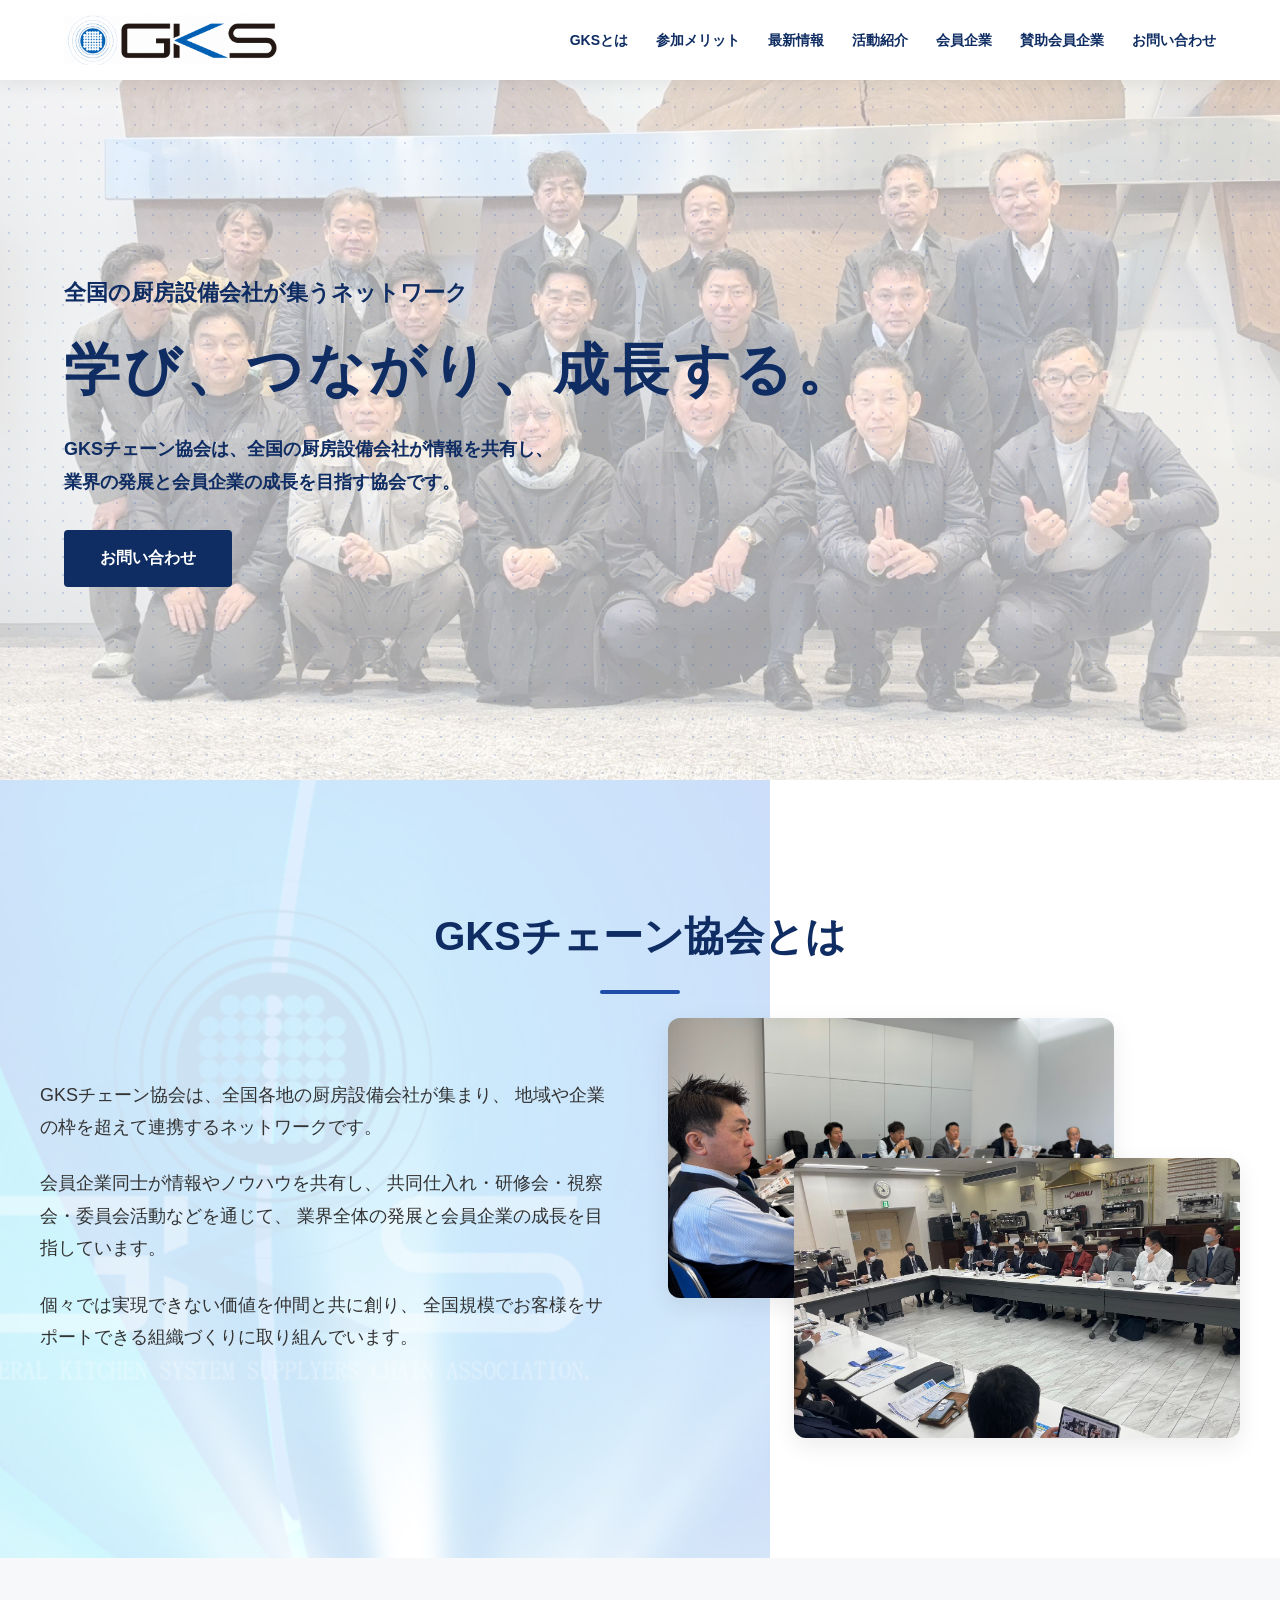
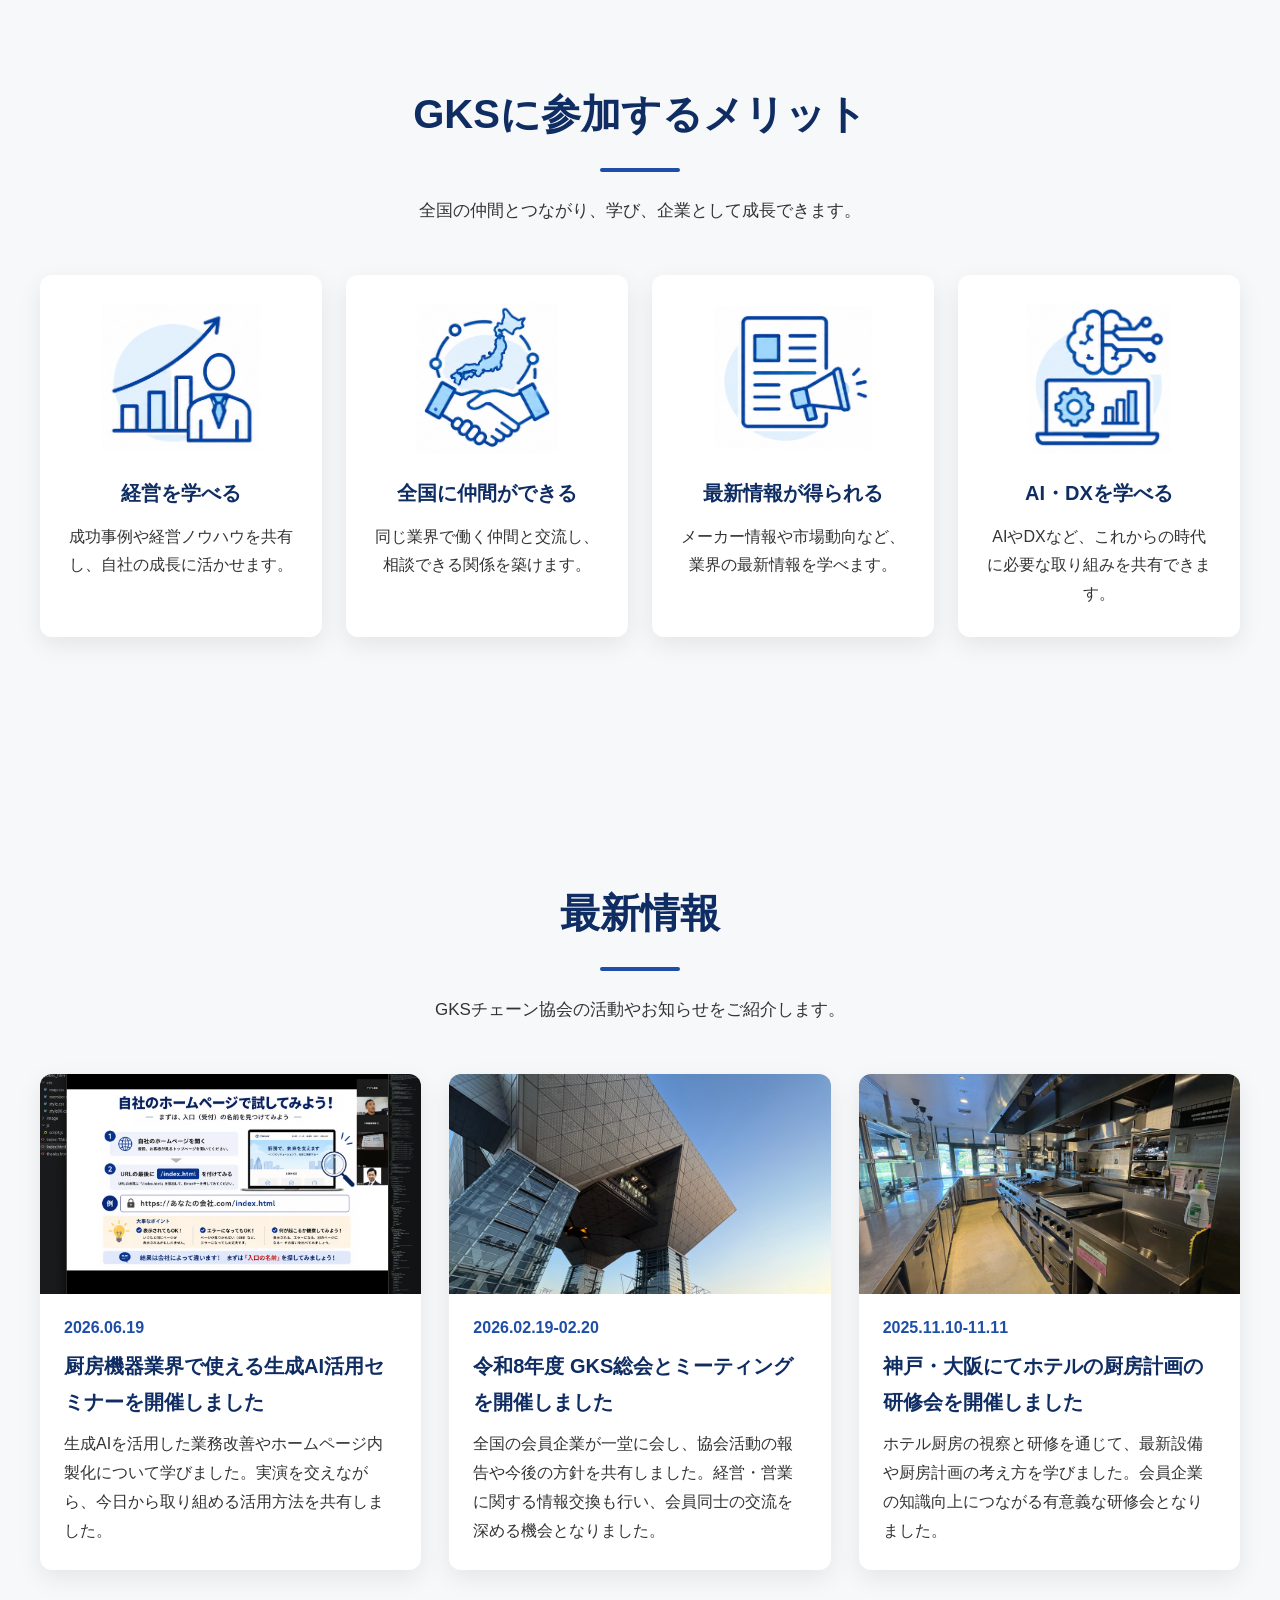
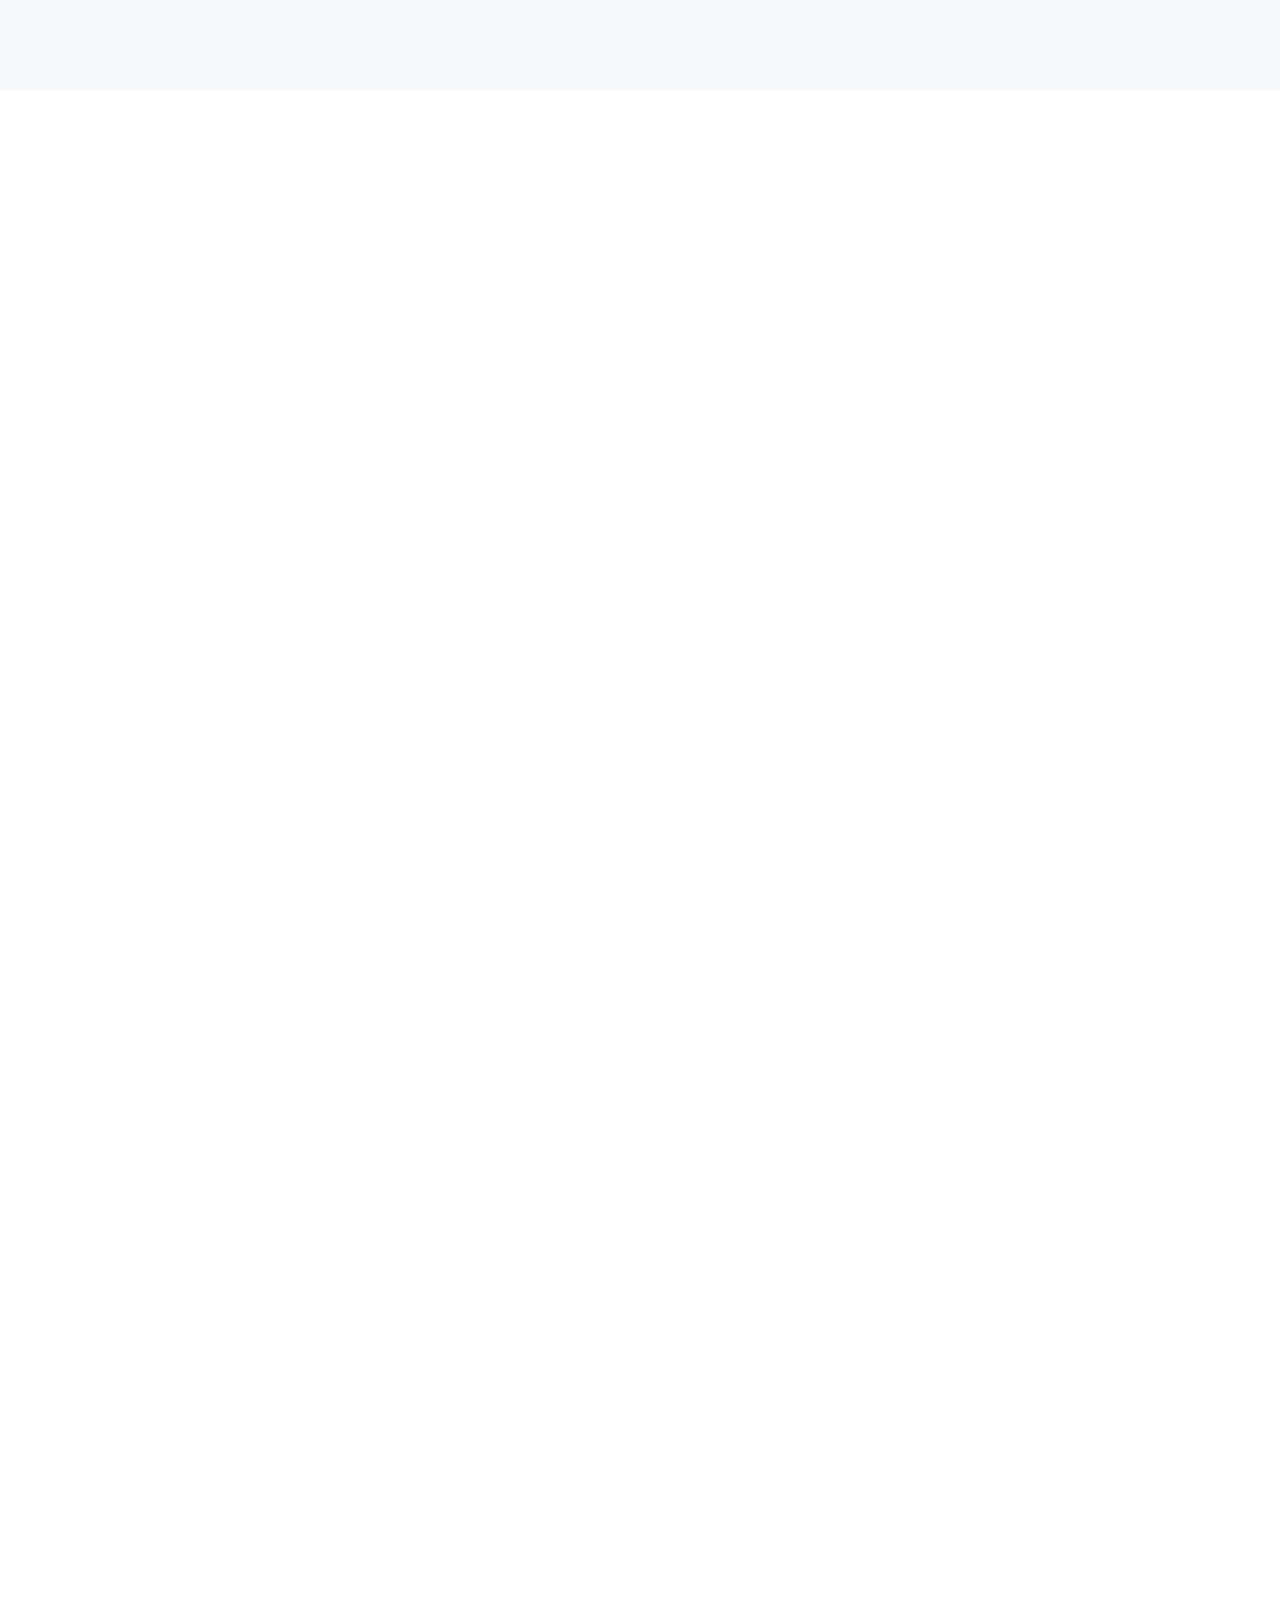
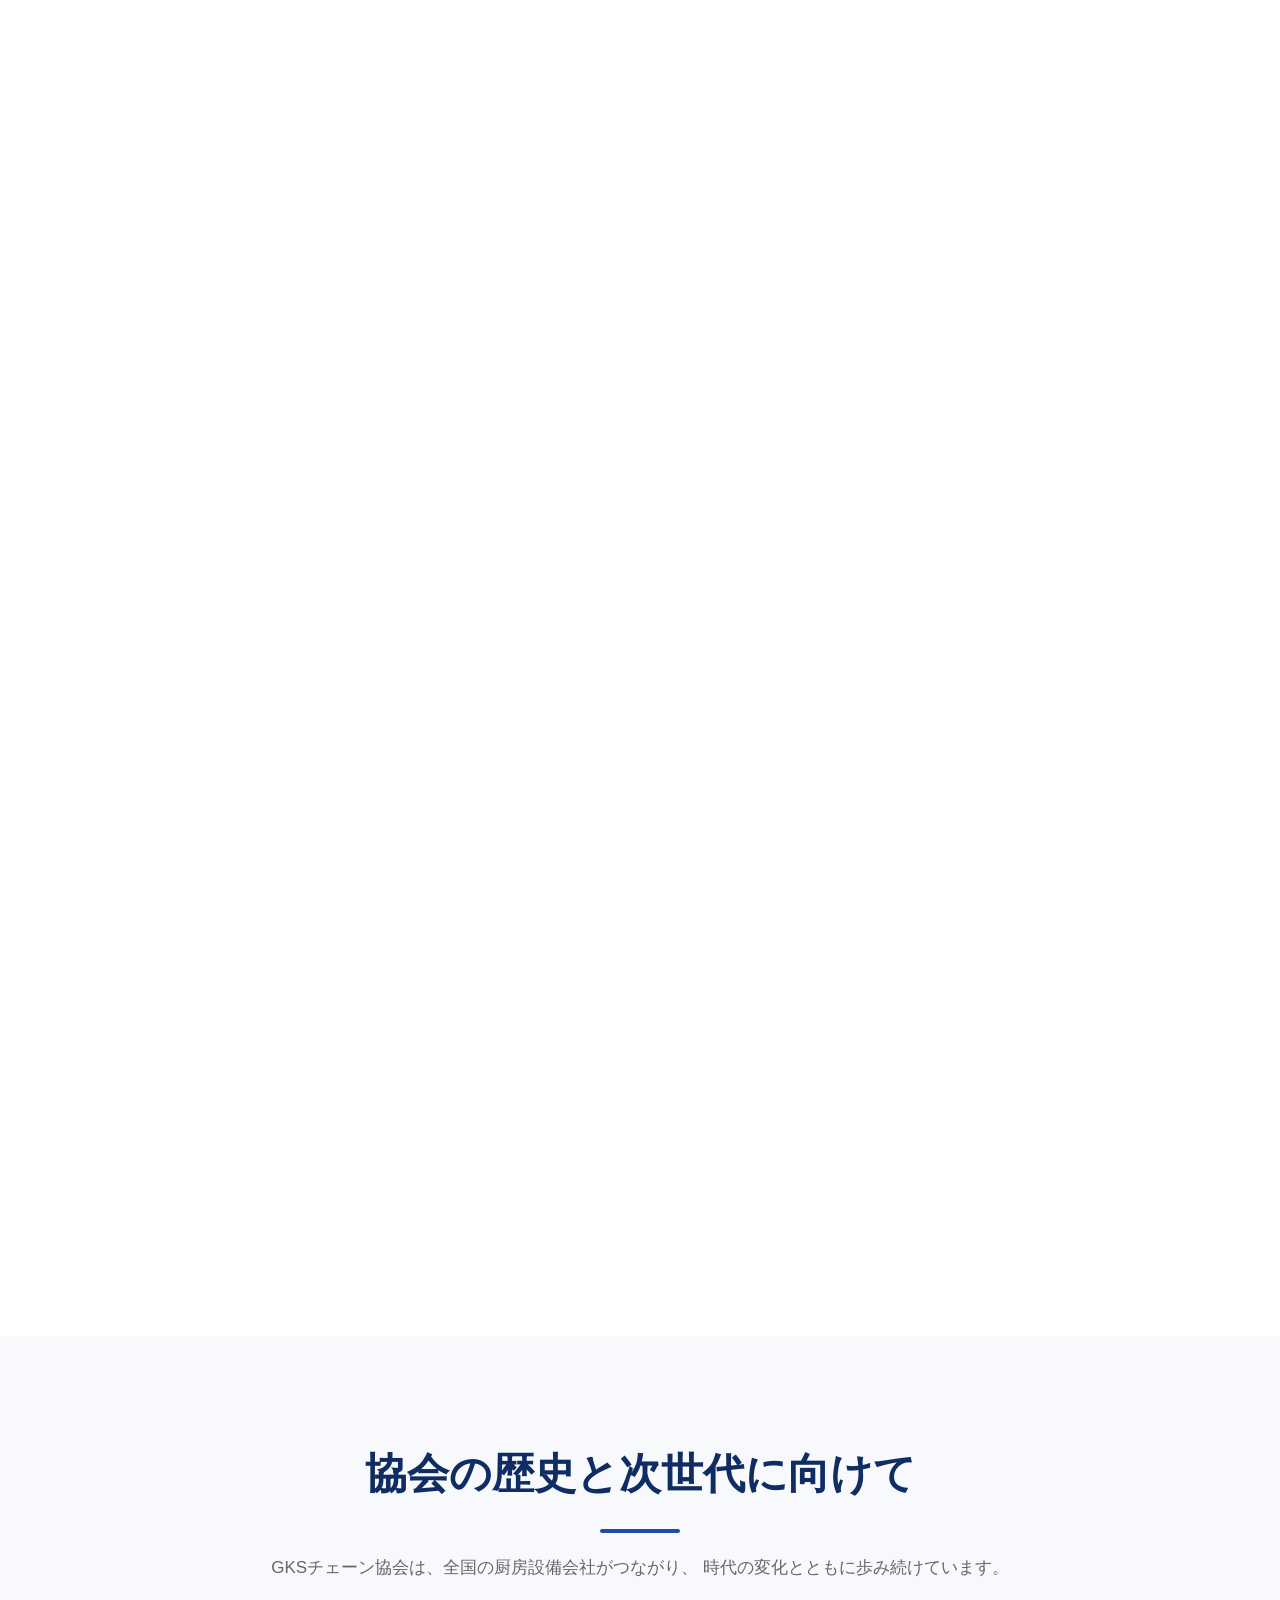
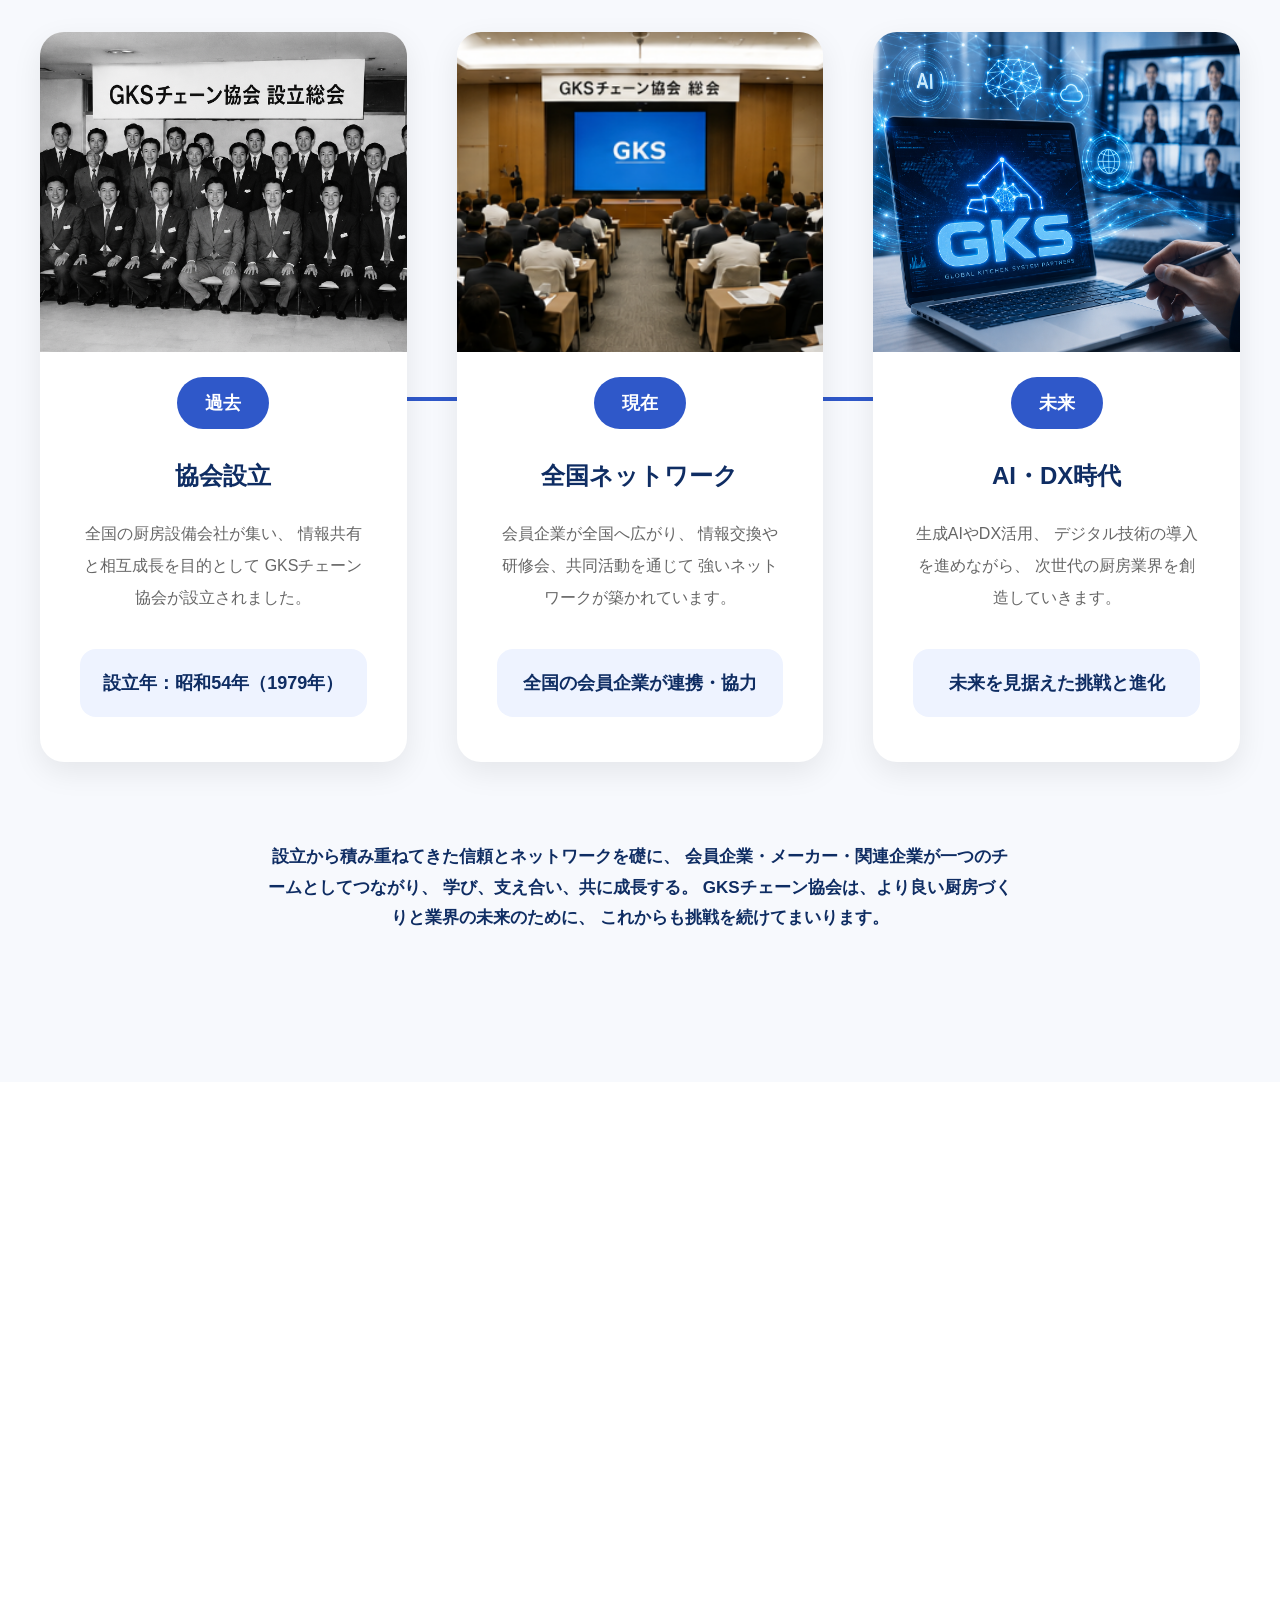
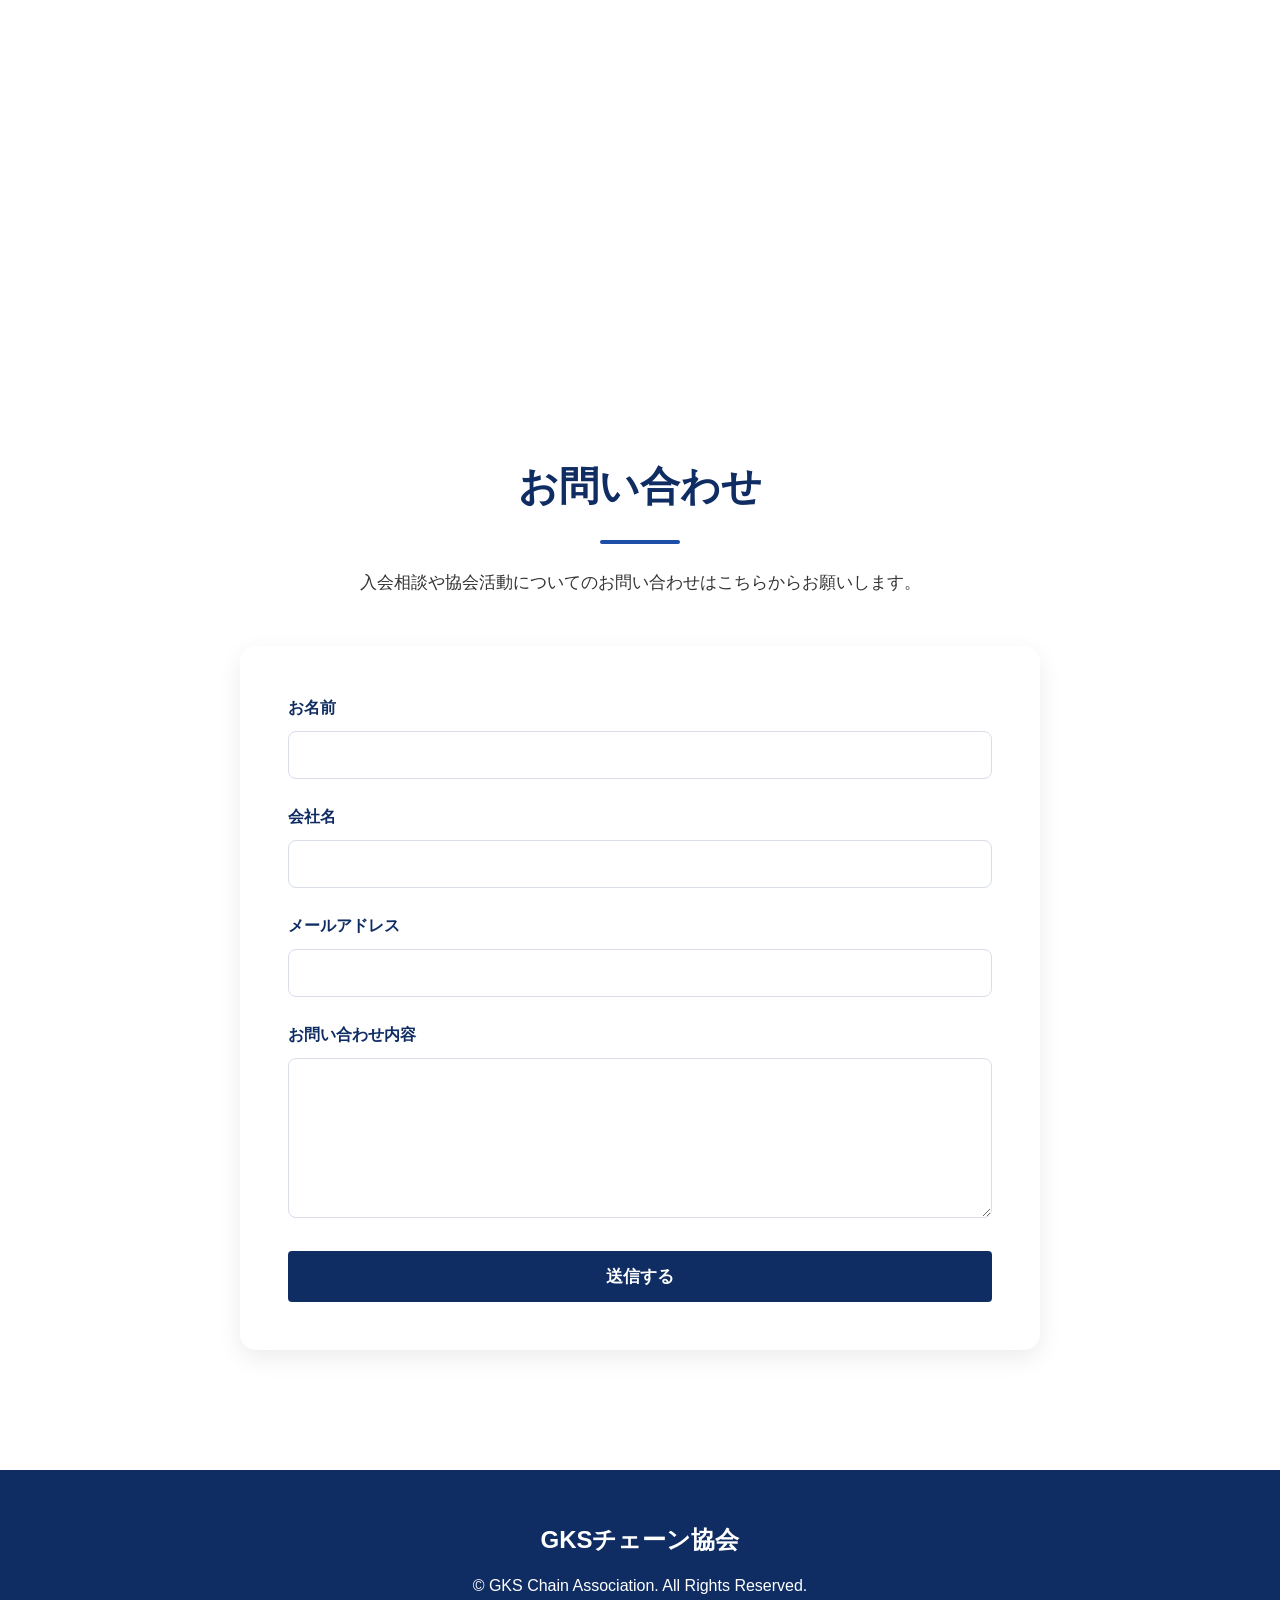
==== docs/index.html @ 7cef1d39 "Move site files to docs folder" ====
<!DOCTYPE html>
<html lang="ja">

<head>
  <meta charset="UTF-8">
  <meta name="viewport" content="width=device-width, initial-scale=1.0">
  <title>GKSチェーン協会</title>
  <link rel="stylesheet" href="css/style.css">
  <link rel="stylesheet" href="css/map.css">
  <link rel="stylesheet" href="css/member.css">
</head>

<body>

  <!-- ヘッダー -->
  <header class="site-header">
    <div class="header-inner">
      <h1 class="logo">
        <a href="#fv">
          <img src="image/logo/logo.png" alt="GKSチェーン協会">
        </a>
      </h1>

      <button class="hamburger">
        <span></span>
        <span></span>
        <span></span>
      </button>

      <nav class="global-nav">
        <ul>
          <li><a href="#about">GKSとは</a></li>
          <li><a href="#merit">参加メリット</a></li>
          <li><a href="#news">最新情報</a></li>
          <li><a href="#activity">活動紹介</a></li>
          <li><a href="#member-list">会員企業</a></li>
          <li><a href="#support-member">賛助会員企業</a></li>
          <li><a href="#contact">お問い合わせ</a></li>
        </ul>
      </nav>
    </div>
  </header>

  <!-- ファーストビュー -->
  <section id="fv" class="fv">
    <div class="fv-slider">
      <img src="image/fv/fv01.jpg" alt="GKSチェーン協会の活動イメージ">
      <img src="image/fv/fv02.jpg" alt="全国の厨房設備会社が集まる様子">
      <img src="image/fv/fv03.jpg" alt="研修会や情報交換の様子">
    </div>

    <div class="fv-text">
      <p>全国の厨房設備会社が<br class="sp-only">集うネットワーク</p>
      <h2>学び、<br class="sp-only">つながり、<br class="sp-only">成長する。</h2>
      <p>
        GKSチェーン協会は、<br class="sp-only">全国の厨房設備会社が<br class="sp-only">情報を共有し、<br>
        業界の発展と会員企業の<br class="sp-only">成長を目指す協会です。
      </p>
      <a href="#contact" class="btn">お問い合わせ</a>
    </div>
  </section>



  <!-- GKSとは -->
  <section id="about" class="about fadein">
    <div class="section-inner">

      <h2>GKSチェーン協会とは</h2>

      <div class="about-content">

        <div class="about-text">

          <p>
            GKSチェーン協会は、全国各地の厨房設備会社が集まり、
            地域や企業の枠を超えて連携するネットワークです。
          </p>

          <p>
            会員企業同士が情報やノウハウを共有し、
            共同仕入れ・研修会・視察会・委員会活動などを通じて、
            業界全体の発展と会員企業の成長を目指しています。
          </p>

          <p>
            個々では実現できない価値を仲間と共に創り、
            全国規模でお客様をサポートできる組織づくりに取り組んでいます。
          </p>

        </div>

        <div class="about-images">
          <img src="image/about/about01.jpg" alt="GKSチェーン協会の集合写真">
          <img src="image/about/about02.jpg" alt="GKS会員企業の交流会">
        </div>

      </div>

    </div>
  </section>



  <!-- 参加メリット -->
  <section id="merit" class="merit fadein">
    <div class="section-inner">
      <h2>GKSに参加するメリット</h2>
      <p>全国の仲間とつながり、学び、企業として成長できます。</p>

      <div class="merit-list">
        <article class="merit-item">
          <img src="image/merit/merit01.png" alt="経営を学べる">
          <h3>経営を学べる</h3>
          <p>成功事例や経営ノウハウを共有し、自社の成長に活かせます。</p>
        </article>

        <article class="merit-item">
          <img src="image/merit/merit02.png" alt="全国に仲間ができる">
          <h3>全国に仲間ができる</h3>
          <p>同じ業界で働く仲間と交流し、相談できる関係を築けます。</p>
        </article>

        <article class="merit-item">
          <img src="image/merit/merit03.png" alt="最新情報が得られる">
          <h3>最新情報が得られる</h3>
          <p>メーカー情報や市場動向など、業界の最新情報を学べます。</p>
        </article>

        <article class="merit-item">
          <img src="image/merit/merit04.png" alt="AI・DXを学べる">
          <h3>AI・DXを学べる</h3>
          <p>AIやDXなど、これからの時代に必要な取り組みを共有できます。</p>
        </article>
      </div>
    </div>
  </section>


  <!-- 最新情報 -->
  <section id="news" class="news fadein">
    <div class="section-inner">
      <h2>最新情報</h2>
      <p>GKSチェーン協会の活動やお知らせをご紹介します。</p>

      <div class="news-list">
        <article class="news-item">
          <img src="image/news/news01.png" alt="AIセミナー開催のお知らせ">
          <time datetime="2026-06-19">2026.06.19</time>
          <h3>厨房機器業界で使える生成AI活用セミナーを開催しました</h3>
          <p>生成AIを活用した業務改善やホームページ内製化について学びました。実演を交えながら、今日から取り組める活用方法を共有しました。</p>
        </article>

        <article class="news-item">
          <img src="image/news/news02.jpg" alt="総会・ミーティング">
          <time datetime="2026-02-20">2026.02.19-02.20</time>
          <h3>令和8年度 GKS総会とミーティングを開催しました</h3>
          <p>全国の会員企業が一堂に会し、協会活動の報告や今後の方針を共有しました。経営・営業に関する情報交換も行い、会員同士の交流を深める機会となりました。</p>
        </article>

        <article class="news-item">
          <img src="image/news/news03.jpg" alt="ホテルの厨房計画の研修会">
          <time datetime="2025-11-11">2025.11.10-11.11</time>
          <h3>神戸・大阪にてホテルの厨房計画の研修会を開催しました</h3>
          <p>ホテル厨房の視察と研修を通じて、最新設備や厨房計画の考え方を学びました。会員企業の知識向上につながる有意義な研修会となりました。</p>
        </article>
      </div>
    </div>
  </section>



  <!-- 活動紹介 -->
  <section id="activity" class="activity fadein">
    <div class="section-inner">
      <h2>活動紹介</h2>
      <p>GKSチェーン協会では、年間を通じてさまざまな活動を行っています。</p>

      <div class="activity-list">
        <article><img src="image/activity/activity01.png" alt="総会">
          <h3>総会</h3>
        </article>
        <article><img src="image/activity/activity02.jpg" alt="ミーティング">
          <h3>ミーティング</h3>
        </article>
        <article><img src="image/activity/activity03.jpg" alt="研修会">
          <h3>研修会</h3>
        </article>
        <article><img src="image/activity/activity04.jpg" alt="工場見学">
          <h3>工場見学</h3>
        </article>
        <article><img src="image/activity/activity05.png" alt="各種セミナー">
          <h3>各種セミナー</h3>
        </article>
        <article><img src="image/activity/activity06.jpg" alt="会員企業勉強会">
          <h3>会員企業間 勉強会</h3>
        </article>
        <article><img src="image/activity/activity07.jpg" alt="メーカー勉強会">
          <h3>メーカー勉強会</h3>
        </article>
        <article><img src="image/activity/activity08.jpg" alt="懇親会">
          <h3>懇親会</h3>
        </article>
      </div>
    </div>
  </section>

  <!-- 会員企業 -->
  <section id="member" class="member fadein">
    <div class="section-inner">

      <h2>全国をつなぐGKSネットワーク</h2>

      <a href="#member-list" class="member-block">
        <img src="image/member/member01.png" alt="全国の正会員企業">
        <h3>正会員企業</h3>
        <p>全国の厨房設備会社・厨房機器販売会社が参加しています。</p>
      </a>

      <a href="#support-member" class="member-block">
        <img src="image/member/supporter01.png" alt="賛助会員企業">
        <h3>賛助会員企業</h3>
        <p>厨房機器メーカーが協会活動を支えています。</p>
      </a>

      <p class="network-lead">
        全国の正会員企業と賛助会員企業が連携し、情報共有・研修会・共同活動を通じて業界の発展に取り組んでいます。
        会員企業同士が知識や経験を共有し、メーカー各社とも協力することで、個社では実現できない価値を創出。
        地域を越えたつながりを活かしながら、お客様へより良い厨房づくりとサービスを提供できるネットワークを築いています。
      </p>

    </div>
  </section>


  <!-- 正会員企業一覧 -->
  <section id="member-list" class="member-list-section fadein">

    <div class="section-inner">

      <h2>正会員企業 一覧</h2>

      <p class="section-lead">
        全国の正会員企業をご紹介いたします。
      </p>

      <div class="prefecture-list">

        <!-- 北海道 -->
        <details class="prefecture-item">
          <summary>北海道 <span>1社</span></summary>

          <div class="member-list">

            <article class="member-company">
              <h3>株式会社 大橋冷機 (ちゅう房専科)</h3>

              <p class="president">
                代表取締役社長　塚本 教博
              </p>

              <p class="address">
                〒064-0915
                北海道札幌市中央区南15条西6丁目2番1号
              </p>

              <p class="tel">
                TEL 011-531-2900
              </p>

              <p class="fax">
                FAX 011-531-2167
              </p>

              <a href="https://chubousenka.com/" target="_blank">
                ホームページを見る
              </a>
            </article>

          </div>
        </details>

        <!-- 茨城県 -->
        <details class="prefecture-item">
          <summary>茨城県 <span>1社</span></summary>

          <div class="member-list">

            <article class="member-company">
              <h3>東邦厨房 株式会社</h3>

              <p class="president">
                代表取締役　上崎 明彦
              </p>

              <p class="address">
                〒310-0844
                茨城県水戸市住吉町204-6
              </p>

              <p class="tel">
                TEL 029-247-4613
              </p>

              <p class="fax">
                FAX 029-247-2705
              </p>

              <a href="#" target="_blank">
                ホームページを見る
              </a>
            </article>

          </div>
        </details>

        <!-- 栃木県 -->
        <details class="prefecture-item">
          <summary>栃木県 <span>1社</span></summary>

          <div class="member-list">

            <article class="member-company">
              <h3>株式会社 兵藤製作所 (キッチンヒョードー)</h3>

              <p class="president">
                代表取締役　兵藤 道雄
              </p>

              <p class="address">
                〒323-0829
                栃木県小山市東城南2-4-4
              </p>

              <p class="tel">
                TEL 0285-27-5711
              </p>

              <p class="fax">
                FAX 0285-28-1811
              </p>

              <a href="https://k-hyodo.co.jp/index.html" target="_blank">
                ホームページを見る
              </a>
            </article>

          </div>
        </details>

        <!-- 埼玉県 -->
        <details class="prefecture-item">
          <summary>埼玉県 <span>1社</span></summary>

          <div class="member-list">

            <article class="member-company">
              <h3>株式会社 丸虹食品設備</h3>

              <p class="president">
                代表取締役　和田 卓也
              </p>

              <p class="address">
                〒350-0856
                埼玉県川越市問屋町9-2 協同組合ペンタウン内
              </p>

              <p class="tel">
                TEL 049-222-3017
              </p>

              <p class="fax">
                FAX 049-225-5372
              </p>

              <a href="https://marubeni-ss.com/" target="_blank">
                ホームページを見る
              </a>
            </article>

          </div>
        </details>

        <!-- 東京都 -->
        <details class="prefecture-item">
          <summary>東京都 <span>2社</span></summary>

          <div class="member-list">

            <article class="member-company">
              <h3>NRTシステム 株式会社</h3>

              <p class="president">
                代表取締役　畑 治
              </p>

              <p class="address">
                〒134-0088
                東京都江戸川区西葛西5-4-6
              </p>

              <p class="tel">
                TEL 03-3804-2808
              </p>

              <p class="fax">
                FAX 03-3804-1808
              </p>

              <a href="https://www.nrt.co.jp/" target="_blank">
                ホームページを見る
              </a>
            </article>


            <article class="member-company">
              <h3>フレックスワークス株式会社</h3>

              <p class="president">
                代表取締役　鎌形 純
              </p>

              <p class="address">
                〒114-0013
                東京都北区東田端2-1-10　豊田ビル103
              </p>

              <a href="https://flex-works.co.jp/" target="_blank">
                ホームページを見る
              </a>
            </article>


          </div>
        </details>

        <!-- 神奈川県 -->
        <details class="prefecture-item">
          <summary>神奈川県 <span>1社</span></summary>

          <div class="member-list">

            <article class="member-company">
              <h3>株式会社 三栄コーポレーションリミテッド</h3>

              <p class="president">
                代表取締役　深澤 久
              </p>

              <p class="address">
                〒221-0832
                神奈川県横浜市神奈川区桐畑8番地3
              </p>

              <p class="tel">
                TEL 045-620-3373
              </p>

              <p class="fax">
                FAX 045-620-3681
              </p>

              <a href="https://san-ei-ltd.co.jp/" target="_blank">
                ホームページを見る
              </a>
            </article>

          </div>
        </details>

        <!-- 長野県 -->
        <details class="prefecture-item">
          <summary>長野県 <span>1社</span></summary>

          <div class="member-list">
            <article class="member-company">
              <h3>テクノ・フードシステム 株式会社</h3>

              <p class="president">
                代表取締役　大前 辰彦
              </p>

              <p class="address">
                〒381-0033
                長野県長野市南高田2-11-104
              </p>

              <p class="tel">TEL 026-244-8540</p>
              <p class="fax">FAX 026-244-8556</p>

              <a href="https://www.technofood.co.jp/" target="_blank">
                ホームページを見る
              </a>
            </article>
          </div>
        </details>

        <!-- 山梨県 -->
        <details class="prefecture-item">
          <summary>山梨県 <span>1社</span></summary>

          <div class="member-list">
            <article class="member-company">
              <h3>株式会社 トーレイ</h3>

              <p class="president">
                代表取締役　早川 徳仁
              </p>

              <p class="address">
                〒400-8044
                山梨県甲府市中町5-1
              </p>

              <p class="tel">TEL 055-242-0630</p>
              <p class="fax">FAX 055-242-0631</p>

              <a href="http://www.to-rei.co.jp/" target="_blank">
                ホームページを見る
              </a>
            </article>
          </div>
        </details>

        <!-- 静岡県 -->
        <details class="prefecture-item">
          <summary>静岡県 <span>1社</span></summary>

          <div class="member-list">
            <article class="member-company">
              <h3>マルゼン厨房 株式会社</h3>

              <p class="president">
                代表取締役社長　小栗 豊人
              </p>

              <p class="address">
                〒430-0912
                静岡県浜松市中央区茄子町354-6
              </p>

              <p class="tel">TEL 053-464-2277</p>
              <p class="fax">FAX 053-464-2003</p>

              <a href="http://www.maruzen-chuki.co.jp/" target="_blank">
                ホームページを見る
              </a>
            </article>
          </div>
        </details>

        <!-- 愛知県 -->
        <details class="prefecture-item">
          <summary>愛知県 <span>2社</span></summary>

          <div class="member-list">

            <article class="member-company">
              <h3>三岳工業株式会社</h3>

              <p class="president">
                代表取締役　松浦 圭
              </p>

              <p class="address">
                〒452-0962
                愛知県清須市春日白弓103
              </p>

              <p class="tel">TEL 052-401-2681</p>
              <p class="fax">FAX 052-401-2870</p>

              <a href="https://www.mitakekogyo.co.jp/" target="_blank">
                ホームページを見る
              </a>
            </article>

            <article class="member-company">
              <h3>アルコ株式会社</h3>

              <p class="president">
                代表取締役　水野 喜政
              </p>

              <p class="address">
                〒482-0011
                愛知県岩倉市昭和町1-1
              </p>

              <p class="tel">TEL 0587-22-5180</p>
              <p class="fax">FAX 0587-22-5181</p>

              <a href="https://www.fbc-arco.co.jp/" target="_blank">
                ホームページを見る
              </a>
            </article>

          </div>
        </details>

        <!-- 岐阜県 -->
        <details class="prefecture-item">
          <summary>岐阜県 <span>1社</span></summary>

          <div class="member-list">
            <article class="member-company">
              <h3>株式会社 セイコー</h3>

              <p class="president">
                代表取締役　住谷 哲
              </p>

              <p class="address">
                〒501-0111
                岐阜県岐阜市鏡島2004番6
              </p>

              <p class="tel">TEL 058-201-3353</p>
              <p class="fax">FAX 058-201-3354</p>

              <a href="http://www.seikoh.info/" target="_blank">
                ホームページを見る
              </a>
            </article>
          </div>
        </details>

        <!-- 三重県 -->
        <details class="prefecture-item">
          <summary>三重県 <span>1社</span></summary>

          <div class="member-list">
            <article class="member-company">
              <h3>スズカン株式会社</h3>

              <p class="president">
                代表取締役　若林 弘樹
              </p>

              <p class="address">
                〒510-0072
                三重県四日市市九の城町5-8
              </p>

              <p class="tel">TEL 0593-51-5131</p>
              <p class="fax">FAX 0593-51-5112</p>

              <a href="https://suzukan.co.jp/" target="_blank">
                ホームページを見る
              </a>
            </article>
          </div>
        </details>

        <!-- 福井県 -->
        <details class="prefecture-item">
          <summary>福井県 <span>1社</span></summary>

          <div class="member-list">
            <article class="member-company">
              <h3>株式会社 ラボー</h3>

              <p class="president">
                代表取締役　黒田 真弘
              </p>

              <p class="address">
                〒918-8054
                福井県福井市加茂河原町20-17-2
              </p>

              <p class="tel">TEL 0776-33-1000</p>
              <p class="fax">FAX 0776-33-2000</p>

              <a href="https://ravo.co.jp/" target="_blank">
                ホームページを見る
              </a>
            </article>
          </div>
        </details>


        <!-- 滋賀県 -->
        <details class="prefecture-item">
          <summary>滋賀県 <span>1社</span></summary>

          <div class="member-list">
            <article class="member-company">
              <h3>大洋厨房株式会社</h3>

              <p class="president">
                代表取締役　西村 均
              </p>

              <p class="address">
                〒520-0812
                滋賀県大津市木下町18番8号 ベラビスタ膳所2階
              </p>

              <p class="tel">TEL 077-524-2857</p>
              <p class="fax">FAX 077-524-2823</p>

              <a href="https://www.taiyocook.co.jp/" target="_blank">
                ホームページを見る
              </a>
            </article>
          </div>
        </details>

        <!-- 大阪府 -->
        <details class="prefecture-item">
          <summary>大阪府 <span>1社</span></summary>

          <div class="member-list">
            <article class="member-company">
              <h3>三和厨房株式会社</h3>

              <p class="president">
                代表取締役　中野 圭二
              </p>

              <p class="address">
                〒581-0014
                大阪府八尾市中田4-153
              </p>

              <p class="tel">TEL 072-993-7770</p>
              <p class="fax">FAX 072-993-7749</p>

              <a href="https://www.sanwa-chubo.com/" target="_blank">
                ホームページを見る
              </a>
            </article>
          </div>
        </details>

        <!-- 奈良県 -->
        <details class="prefecture-item">
          <summary>奈良県 <span>1社</span></summary>

          <div class="member-list">
            <article class="member-company">
              <h3>ダイヤコスモ株式会社 (エルゴキッチン)</h3>

              <p class="president">
                代表取締役　佐治 知洋
              </p>

              <p class="address">
                〒633-0048
                奈良県桜井市生田1003番地
              </p>

              <p class="tel">TEL 0744-45-3977</p>
              <p class="fax">FAX 0744-45-3973</p>

              <a href="http://www.daiyacosmo.com/" target="_blank">
                ホームページを見る
              </a>
            </article>
          </div>
        </details>

        <!-- 兵庫県 -->
        <details class="prefecture-item">
          <summary>兵庫県 <span>2社</span></summary>

          <div class="member-list">

            <article class="member-company">
              <h3>株式会社 アイナス</h3>

              <p class="president">
                代表取締役　大内 哲
              </p>

              <p class="address">
                〒656-0003
                兵庫県洲本市中川原町三木田729-4
              </p>

              <p class="tel">TEL 0799-28-1112</p>
              <p class="fax">FAX 0799-28-1096</p>

              <a href="https://ainas.co.jp/" target="_blank">
                ホームページを見る
              </a>
            </article>

            <article class="member-company">
              <h3>株式会社 ライズアップ (プロ厨房ヒット)</h3>

              <p class="president">
                代表取締役　高見 昌也
              </p>

              <p class="address">
                〒679-0107
                兵庫県加西市玉野町1156-152
              </p>

              <p class="tel">TEL 0790-47-2256</p>
              <p class="fax">FAX 0790-47-2257</p>

              <a href="https://rise-up.net/" target="_blank">
                ホームページを見る
              </a>
            </article>

          </div>
        </details>

        <!-- 岡山県 -->
        <details class="prefecture-item">
          <summary>岡山県 <span>1社</span></summary>

          <div class="member-list">
            <article class="member-company">
              <h3>株式会社 福井厨房</h3>

              <p class="president">
                代表取締役　福井 正佳
              </p>

              <p class="address">
                〒700-0953
                岡山県岡山市南区西市263-1
              </p>

              <p class="tel">TEL 086-241-9551</p>
              <p class="fax">FAX 086-241-2792</p>

              <a href="https://www.fukui-chubou.co.jp/" target="_blank">
                ホームページを見る
              </a>
            </article>
          </div>
        </details>

        <!-- 愛媛県 -->
        <details class="prefecture-item">
          <summary>愛媛県 <span>1社</span></summary>

          <div class="member-list">
            <article class="member-company">
              <h3>有限会社 厨房のウエマツ</h3>

              <p class="president">
                代表取締役　上松 久志
              </p>

              <p class="address">
                〒791-8017
                愛媛県松山市西長戸町600
              </p>

              <p class="tel">TEL 089-924-5327</p>
              <p class="fax">FAX 089-924-5342</p>

              <a href="https://chubo-uematsu.jp/" target="_blank">
                ホームページを見る
              </a>
            </article>
          </div>
        </details>

        <!-- 福岡県 -->
        <details class="prefecture-item">
          <summary>福岡県 <span>2社</span></summary>

          <div class="member-list">

            <article class="member-company">
              <h3>エムケー厨房株式会社</h3>

              <p class="president">
                代表取締役　木谷 義秀
              </p>

              <p class="address">
                〒816-0901
                福岡県大野城市乙金東3丁目4番20号
              </p>

              <p class="tel">TEL 092-504-2270</p>
              <p class="fax">FAX 092-503-5777</p>

              <a href="https://mkc-gr.co.jp/" target="_blank">
                ホームページを見る
              </a>
            </article>

            <article class="member-company">
              <h3>伊藤産業株式会社 (厨房のイトー)</h3>

              <p class="president">
                代表取締役　伊藤 晴暉
              </p>

              <p class="address">
                〒830-0048
                福岡県久留米市梅満町74-1
              </p>

              <p class="tel">TEL 0942-32-4595</p>
              <p class="fax">FAX 0942-32-5116</p>

              <a href="https://www.ito-sk.co.jp/kanei/" target="_blank">
                ホームページを見る
              </a>
            </article>

          </div>
        </details>


        <!-- 鹿児島県 -->
        <details class="prefecture-item">
          <summary>鹿児島県 <span>1社</span></summary>

          <div class="member-list">
            <article class="member-company">
              <h3>株式会社 川内厨房食器</h3>

              <p class="president">
                代表取締役　三角 文孝
              </p>

              <p class="address">
                〒895-0074
                鹿児島県薩摩川内市原田町18番21号
              </p>

              <p class="tel">TEL 0996-22-5664</p>
              <p class="fax">FAX 0996-23-0151</p>

              <a href="https://senchubo.co.jp/index.htm" target="_blank">
                ホームページを見る
              </a>
            </article>
          </div>
        </details>

      </div>

    </div>

  </section>


  <!-- 賛助会員企業一覧 -->
  <section id="support-member" class="member-list-section support-member fadein">
    <div class="section-inner">

      <h2>賛助会員企業 一覧</h2>

      <p class="section-lead">
        GKSチェーン協会の活動を支えるメーカーをご紹介いたします。
      </p>

      <div class="prefecture-list">

        <!-- メーカー -->
        <details class="prefecture-item">

          <summary>
            賛助会員
            <span>16社</span>
          </summary>

          <div class="member-list">

            <article class="member-company">
              <h3>エイシン電機株式会社</h3>
              <p class="president">代表取締役社長　柴﨑 栄二</p>
              <p class="address">〒240-0003 神奈川県横浜市保土ヶ谷区天王町2-39-3</p>
              <a href="https://www.eishin-esdk.co.jp/" target="_blank">WEBサイトを見る</a>
            </article>

            <article class="member-company">
              <h3>フクシマガリレイ株式会社</h3>
              <p class="president">代表取締役社長　福島 豪</p>
              <p class="address">〒555-0011 大阪府大阪市西淀川区竹島2-6-18</p>
              <a href="https://www.galilei.co.jp/" target="_blank">WEBサイトを見る</a>
            </article>

            <article class="member-company">
              <h3>パナソニック産機システムズ株式会社</h3>
              <p class="president">代表取締役 左近 貞治</p>
              <p class="address">〒131-0045 東京都墨田区押上1-1-2</p>
              <a href="#" target="_blank">WEBサイトを見る</a>
            </article>

            <article class="member-company">
              <h3>株式会社 コメットカトウ</h3>
              <p class="president">代表取締役社長　加藤 勇樹</p>
              <p class="address">〒495-8517 愛知県稲沢市祖父江町甲新田イ-9</p>
              <a href="https://www.cometkato.co.jp/" target="_blank">WEBサイトを見る</a>
            </article>

            <article class="member-company">
              <h3>エレクトロラックス・プロフェッショナル・ジャパン株式会社</h3>
              <p class="president">代表取締役社長　高雄 雅丸</p>
              <p class="address">〒141-0022 東京都品川区東五反田1丁目24番2号 JRE東五反田一丁目ビル2階</p>
              <a href="https://www.tosei-corporation.co.jp/" target="_blank">WEBサイトを見る</a>
            </article>

            <article class="member-company">
              <h3>株式会社 明城製作所</h3>
              <p class="president">代表取締役　河島 絵美</p>
              <p class="address">〒670-0061 兵庫県姫路市西今宿1丁目11-55</p>
              <a href="https://www.meijo-ss.co.jp/" target="_blank">WEBサイトを見る</a>
            </article>

            <article class="member-company">
              <h3>国際化工株式会社</h3>
              <p class="president">代表取締役社長　神木 宗和</p>
              <p class="address">〒639-2272 奈良県御所市蛇穴230</p>
              <a href="https://www.kokusai-kako.co.jp/" target="_blank">WEBサイトを見る</a>
            </article>

            <article class="member-company">
              <h3>押切電機株式会社</h3>
              <p class="president">代表取締役社長　岡田 重雄</p>
              <p class="address">〒480-0304 愛知県春日井市神屋町熊野上1139-49</p>
              <a href="https://www.oshikiri.net/index.html" target="_blank">WEBサイトを見る</a>
            </article>

            <article class="member-company">
              <h3>服部工業株式会社</h3>
              <p class="president">代表取締役　服部 俊男</p>
              <p class="address">〒444-8691 愛知県岡崎市羽根町字若宮30番地</p>
              <a href="https://www.hattorikogyo.com/" target="_blank">WEBサイトを見る</a>
            </article>

            <article class="member-company">
              <h3>ヒゴグリラー株式会社</h3>
              <p class="president">代表取締役社長　肥後 慎一郎</p>
              <p class="address">〒547-0002 大阪府大阪市平野区加美東6-15-41</p>
              <a href="https://www.higo-griller.co.jp/index.html" target="_blank">WEBサイトを見る</a>
            </article>

            <article class="member-company">
              <h3>さぬき麺機株式会社</h3>
              <p class="president">代表取締役社長　中野 郁</p>
              <p class="address">〒767-0011 香川県三豊市高瀬町下勝間148-3</p>
              <a href="https://www.menki.co.jp/" target="_blank">WEBサイトを見る</a>
            </article>

            <article class="member-company">
              <h3>株式会社 メイスイ</h3>
              <p class="president">代表取締役　永井 秀樹</p>
              <p class="address">〒550-0002 大阪府大阪市西区江戸堀1丁目27番6号</p>
              <a href="https://www.meisui.co.jp/" target="_blank">WEBサイトを見る</a>
            </article>

            <article class="member-company">
              <h3>サンタ株式会社</h3>
              <p class="president">代表取締役社長　森田 誠一</p>
              <p class="address">〒920https-0333 石川県金沢市無量寺3丁目18番地</p>
              <a href="https://no1-santa.com/" target="_blank">WEBサイトを見る</a>
            </article>

            <article class="member-company">
              <h3>株式会社 エフ・エム・アイ</h3>
              <p class="president">代表取締役社長　松野 敦</p>
              <p class="address">〒106-0041 東京都港区麻布台1-11-9</p>
              <a href="https://www.fmi.co.jp/" target="_blank">WEBサイトを見る</a>
            </article>

            <article class="member-company">
              <h3>クリタック株式会社</h3>
              <p class="president">代表取締役　渡辺 信介</p>
              <p class="address">〒164-0012 東京都中野区本町2丁目46番1号 中野坂上サンブライトツインビル11F</p>
              <a href="https://www.kuritac.co.jp/" target="_blank">WEBサイトを見る</a>
            </article>

            <article class="member-company">
              <h3>株式会社メイトー</h3>
              <p class="president">代表取締役社長　大岩 政敏</p>
              <p class="address">〒455-0037 名古屋市港区名港二丁目9番27号　ポートプラザビル3階</p>
              <a href="https://www.meito-ngo.jp/" target="_blank">WEBサイトを見る</a>
            </article>


          </div>

        </details>

      </div>

    </div>

  </section>



  <!-- 全国ネットワークマップ -->
  <section id="map" class="map fadein">
    <div class="section-inner">

      <h2>GKS正会員の全国ネットワーク</h2>

      <p>
        GKSチェーン協会は、全国の会員企業とともに活動しています。
      </p>

      <div class="japan-map">

        <img src="image/map/map01.png" alt="全国ネットワークマップ">




        <div class="map-point oohashi">

          <span class="dot"></span>

          <div class="tooltip">
            北海道
            <hr>
            <strong>株式会社 大橋冷機</strong><br>

            <a href="https://chubousenka.com/" target="_blank">
              WEBサイトへ
            </a>

          </div>

        </div>




        <div class="map-point toho">

          <span class="dot"></span>

          <div class="tooltip">
            茨城県
            <hr>
            <strong>東邦厨房 株式会社</strong><br>

          </div>

        </div>


        <div class="map-point hyodo">

          <span class="dot"></span>

          <div class="tooltip">
            栃木県
            <hr>
            <strong>株式会社 兵藤製作所</strong><br>
            <a href="https://k-hyodo.co.jp/" target="_blank">
              WEBサイトへ
            </a>

          </div>
        </div>


        <div class="map-point marubeni">

          <span class="dot"></span>

          <div class="tooltip">
            埼玉県
            <hr>
            <strong>株式会社 丸紅食器設備</strong><br>
            <a href="https://marubeni-ss.com/" target="_blank">
              WEBサイトへ
            </a>

          </div>
        </div>



        <div class="map-point tokyo01">

          <span class="dot multi">2</span>

          <div class="tooltip">

            東京都
            <hr>

            <p>
              <strong>■ NRTシステム株式会社</strong><br>
              <a href="ttps://nrt-system.co.jp/" target="_blank">
                WEBサイトへ
              </a>
            </p>

            <p>
              <strong>■ フレックスワークス株式会社</strong><br>
              <a href="https://flex-works.co.jp/" target="_blank">
                WEBサイトへ
              </a>
            </p>

          </div>

        </div>



        <div class="map-point sanei">

          <span class="dot"></span>

          <div class="tooltip">
            神奈川県
            <hr>
            <strong>株式会社 三栄コーポレーションリミテッド</strong><br>
            <a href="https://san-ei-ltd.co.jp/" target="_blank">
              WEBサイトへ
            </a>

          </div>
        </div>




        <div class="map-point techno">

          <span class="dot"></span>

          <div class="tooltip">
            長野県
            <hr>
            <strong>テクノ・フードシステム株式会社</strong><br>
            <a href="https://www.technofood.co.jp/" target="_blank">
              WEBサイトへ
            </a>

          </div>
        </div>



        <div class="map-point torei">

          <span class="dot"></span>

          <div class="tooltip">
            山梨県
            <hr>
            <strong>株式会社 トーレイ</strong><br>
            <a href="http://www.to-rei.co.jp/" target="_blank">
              WEBサイトへ
            </a>

          </div>
        </div>



        <div class="map-point maruzen">

          <span class="dot"></span>

          <div class="tooltip">
            静岡県
            <hr>
            <strong>マルゼン厨機株式会社</strong><br>
            <a href="http://www.maruzen-chuki.co.jp/" target="_blank">
              WEBサイトへ
            </a>

          </div>
        </div>



        <div class="map-point aichi">

          <span class="dot multi">2</span>

          <div class="tooltip">
            愛知県
            <hr>

            <p>
              <strong>■ 三岳工業株式会社</strong><br>
              <a href="https://www.mitakekogyo.co.jp/" target="_blank">
                WEBサイトへ
              </a>
            </p>

            <p>
              <strong>■ アルコ株式会社</strong><br>
              <a href="https://www.fbc-arco.co.jp/" target="_blank">
                WEBサイトへ
              </a>
            </p>

          </div>

        </div>


        <div class="map-point seiko">

          <span class="dot"></span>

          <div class="tooltip">
            岐阜県
            <hr>
            <strong>株式会社 セイコー</strong><br>
            <a href="http://www.seikoh.info/" target="_blank">
              WEBサイトへ
            </a>

          </div>

        </div>


        <div class="map-point suzukan">

          <span class="dot"></span>

          <div class="tooltip">
            三重県
            <hr>
            <strong>スズカン株式会社</strong><br>
            <a href="https://suzukan.co.jp/" target="_blank">
              WEBサイトへ
            </a>

          </div>

        </div>



        <div class="map-point ravo">

          <span class="dot"></span>

          <div class="tooltip">
            福井県
            <hr>
            <strong>株式会社 ラボー</strong><br>
            <a href="https://ravo.co.jp/" target="_blank">
              WEBサイトへ
            </a>

          </div>

        </div>


        <div class="map-point taiyo">

          <span class="dot"></span>

          <div class="tooltip">
            滋賀県
            <hr>
            <strong>大洋厨房 株式会社</strong><br>
            <a href="https://www.taiyocook.co.jp/" target="_blank">
              WEBサイトへ
            </a>

          </div>

        </div>


        <div class="map-point sanwa">

          <span class="dot"></span>

          <div class="tooltip">
            大阪府
            <hr>
            <strong>三和厨房 株式会社</strong><br>
            <a href="https://www.sanwa-chubo.com/" target="_blank">
              WEBサイトへ
            </a>

          </div>

        </div>



        <div class="map-point daiyacosmo">

          <span class="dot"></span>

          <div class="tooltip">
            奈良県
            <hr>
            <strong>ダイヤコスモ株式会社</strong><br>
            <a href="http://www.daiyacosmo.com/" target="_blank">
              WEBサイトへ
            </a>

          </div>

        </div>



        <div class="map-point riseup">

          <span class="dot"></span>

          <div class="tooltip">
            兵庫県
            <hr>
            <strong>株式会社 ライズアップ</strong><br>
            <a href="https://rise-up.net/" target="_blank">
              WEBサイトへ
            </a>

          </div>

        </div>




        <div class="map-point ainas">

          <span class="dot"></span>

          <div class="tooltip">
            兵庫県
            <hr>
            <strong>株式会社 アイナス</strong><br>
            <a href="https://ainas.co.jp/" target="_blank">
              WEBサイトへ
            </a>

          </div>

        </div>



        <div class="map-point fukui">

          <span class="dot"></span>

          <div class="tooltip">
            岡山県
            <hr>
            <strong>株式会社 福井廚房</strong><br>
            <a href="https://www.fukui-chubou.co.jp/" target="_blank">
              WEBサイトへ
            </a>

          </div>

        </div>


        <div class="map-point uematsu">

          <span class="dot"></span>

          <div class="tooltip">
            愛媛県
            <hr>
            <strong>有限会社 厨房のウエマツ</strong><br>
            <a href="https://chubo-uematsu.jp/" target="_blank">
              WEBサイトへ
            </a>

          </div>

        </div>


        <div class="map-point mk">

          <span class="dot"></span>

          <div class="tooltip">
            福岡県
            <hr>
            <strong>エムケー厨設株式会社</strong><br>
            <a href="https://mkc-gr.co.jp/" target="_blank">
              WEBサイトへ
            </a>

          </div>

        </div>



        <div class="map-point ito">

          <span class="dot"></span>

          <div class="tooltip">
            福岡県
            <hr>
            <strong>伊藤産業 株式会社</strong><br>
            <a href="https://www.ito-sk.co.jp/kanei/" target="_blank">
              WEBサイトへ
            </a>

          </div>

        </div>



        <div class="map-point sendai">

          <span class="dot"></span>

          <div class="tooltip">
            鹿児島県
            <hr>
            <strong>株式会社 川内厨房食器</strong><br>
            <a href="https://senchubo.co.jp/index.htm" target="_blank">
              WEBサイトへ
            </a>

          </div>

        </div>

      </div>
    </div>
  </section>



  <!-- 協会の歴史 -->
  <section id="history" class="history fadein">
    <div class="section-inner">

      <h2>協会の歴史と次世代に向けて</h2>

      <p class="history-lead">
        GKSチェーン協会は、全国の厨房設備会社がつながり、
        時代の変化とともに歩み続けています。
      </p>

      <div class="history-timeline">

        <div class="history-line"></div>

        <!-- 過去 -->
        <article class="history-card">

          <img src="image/history/history01.png" alt="GKSチェーン協会の設立">

          <div class="history-stage">
            過去
          </div>

          <div class="history-card-body">

            <h3>協会設立</h3>

            <p>
              全国の厨房設備会社が集い、
              情報共有と相互成長を目的として
              GKSチェーン協会が設立されました。
            </p>

            <div class="history-point">
              設立年：昭和54年（1979年）
            </div>

          </div>

        </article>


        <!-- 現在 -->
        <article class="history-card">

          <img src="image/history/history02.png" alt="全国に広がるGKSチェーン協会のネットワーク">

          <div class="history-stage">
            現在
          </div>

          <div class="history-card-body">

            <h3>全国ネットワーク</h3>

            <p>
              会員企業が全国へ広がり、
              情報交換や研修会、共同活動を通じて
              強いネットワークが築かれています。
            </p>

            <div class="history-point">
              全国の会員企業が連携・協力
            </div>

          </div>

        </article>


        <!-- 未来 -->
        <article class="history-card">

          <img src="image/history/history03.png" alt="AI・DX時代に向けたGKSチェーン協会の取り組み">

          <div class="history-stage">
            未来
          </div>

          <div class="history-card-body">

            <h3>AI・DX時代</h3>

            <p>
              生成AIやDX活用、
              デジタル技術の導入を進めながら、
              次世代の厨房業界を創造していきます。
            </p>

            <div class="history-point">
              未来を見据えた挑戦と進化
            </div>

          </div>

        </article>

      </div>

      <p class="history-message">
        設立から積み重ねてきた信頼とネットワークを礎に、
        会員企業・メーカー・関連企業が一つのチームとしてつながり、
        学び、支え合い、共に成長する。
        GKSチェーン協会は、より良い厨房づくりと業界の未来のために、
        これからも挑戦を続けてまいります。
      </p>

    </div>
  </section>



  <section id="chairman" class="chairman fadein">
    <div class="section-inner">

      <h2>会長メッセージ</h2>

      <div class="chairman-content">

        <img src="image/chairman/chairman.png" alt="GKSチェーン協会 会長 上崎明彦">

        <div class="chairman-text">

          <h3>
            GKSチェーン協会 会長<br>
            東邦厨房株式会社 代表取締役<br>
            上崎 明彦
          </h3>

          <p>
            GKSチェーン協会は、全国の厨房設備会社が学び、
            情報を共有し、共に成長していくためのネットワークです。
          </p>

          <p>
            厨房業界を取り巻く環境は日々変化しています。
            私たちは会員企業同士がつながり、
            新しい知識や情報を共有することで、
            業界全体の発展に貢献したいと考えています。
          </p>

          <p>
            今後も会員企業の皆様と共に学び、
            共に成長し、
            次世代へつながる協会づくりを進めてまいります。
          </p>

        </div>

      </div>

    </div>
  </section>

  <!-- お問い合わせ -->
  <section id="contact" class="contact fadein">
    <div class="section-inner">
      <h2>お問い合わせ</h2>
      <p>入会相談や協会活動についてのお問い合わせはこちらからお願いします。</p>

      <form action="https://api.web3forms.com/submit" method="POST">
        <input type="hidden" name="access_key" value="20a1395e-3265-478f-8946-1e16ef354457">
        <input type="hidden" name="subject" value="GKSチェーン協会 お問い合わせ">

        <input type="hidden" name="redirect" value="https://gks-chain.com/thanks.html">

        <div>
          <label for="name">お名前</label>
          <input type="text" id="name" name="name" required>
        </div>

        <div>
          <label for="company">会社名</label>
          <input type="text" id="company" name="company" required>
        </div>

        <div>
          <label for="email">メールアドレス</label>
          <input type="email" id="email" name="email" required>
        </div>

        <div>
          <label for="message">お問い合わせ内容</label>
          <textarea id="message" name="message" required></textarea>
        </div>

        <button type="submit">送信する</button>
      </form>
    </div>
  </section>

  <!-- フッター -->
  <footer class="site-footer">
    <div class="footer-inner">
      <p>GKSチェーン協会</p>
      <p>&copy; GKS Chain Association. All Rights Reserved.</p>
    </div>
  </footer>

  <script src="js/script.js"></script>
</body>

</html>
---- docs/css/style.css ----
:root {
  --main: #0f2d63;
  --sub: #1e4ea8;
  --accent: #f28c28;
  --bg: #f7f8fa;
  --text: #333333;
  --white: #ffffff;
  --shadow: 0 8px 24px rgba(0, 0, 0, 0.08);
}

* {
  margin: 0;
  padding: 0;
  box-sizing: border-box;
}

html {
  scroll-behavior: smooth;
}

body {
  font-family: "Yu Gothic", "YuGothic", "Noto Sans JP", sans-serif;
  color: var(--text);
  line-height: 1.8;
  background: var(--white);
}

img {
  max-width: 100%;
  display: block;
}

a {
  color: inherit;
  text-decoration: none;
}

ul {
  list-style: none;
}

.sp-only {
  display: none;
}

/* ヘッダー */
.site-header {
  position: fixed;
  top: 0;
  left: 0;
  width: 100%;
  height: 80px;
  background: var(--white);
  z-index: 1000;
  box-shadow: 0 3px 18px rgba(0, 0, 0, 0.08);
}

.header-inner {
  max-width: 1200px;
  height: 100%;
  margin: 0 auto;
  padding: 0 24px;
  display: flex;
  justify-content: space-between;
  align-items: center;
}

.logo {
  font-size: 24px;
  color: var(--main);
  font-weight: 700;
  letter-spacing: 0.05em;
}

.global-nav ul {
  display: flex;
  gap: 28px;
}

.global-nav a {
  position: relative;
  font-size: 14px;
  font-weight: 700;
  color: var(--main);
}

.global-nav a::after {
  content: "";
  position: absolute;
  left: 0;
  bottom: -10px;
  width: 0;
  height: 3px;
  background: var(--sub);
  transition: width 0.3s ease;
}

.global-nav a:hover::after {
  width: 100%;
}


.hamburger {
  display: none;

  width: 40px;
  height: 40px;

  background: none;
  border: none;

  padding: 0;

  position: relative;

  cursor: pointer;
}

.hamburger span {
  position: absolute;

  left: 6px;

  width: 28px;
  height: 3px;

  background: var(--main);

  transition: .3s;
}

.hamburger span:nth-child(1) {
  top: 10px;
}

.hamburger span:nth-child(2) {
  top: 18px;
}

.hamburger span:nth-child(3) {
  top: 26px;
}

.menu-overlay {
  position: fixed;
  inset: 0;

  background: rgba(0, 0, 0, .4);

  opacity: 0;
  visibility: hidden;

  transition: .3s;
}



@media (max-width:900px) {

  .hamburger {
    display: block;
  }

  .global-nav {
    position: fixed;

    top: 80px;
    right: -100%;

    width: 280px;
    height: calc(100vh - 80px);

    background: #fff;

    transition: .3s;

    box-shadow: -5px 0 20px rgba(0, 0, 0, .1);
  }

  .global-nav.active {
    right: 0;
  }

  .global-nav ul {
    flex-direction: column;

    padding: 40px 20px;
  }

  .global-nav li {
    border-bottom: 1px solid #eee;
  }

  .global-nav a {
    display: block;
    padding: 15px 0;
  }

  .sp-only {
    display: block;
  }

  .fv-text {
    text-align: center;
  }
}


/* ロゴ */
.logo img {
  height: 50px;
  width: auto;
}


/* ファーストビュー */
.fv {
  position: relative;
  height: 700px;
  margin-top: 80px;
  overflow: hidden;
  display: flex;
  align-items: center;
}

.fv-slider {
  position: absolute;
  inset: 0;
  z-index: 1;
}

.fv-slider img {
  position: absolute;
  inset: 0;
  width: 100%;
  height: 100%;
  object-fit: cover;
}

.fv::before {
  content: "";
  position: absolute;
  inset: 0;
  background: rgba(255, 255, 255, 0.65);
  z-index: 2;
}

.fv::after {
  content: "";
  position: absolute;
  inset: 0;
  background-image: radial-gradient(var(--sub) 1px, transparent 1px);
  background-size: 18px 18px;
  opacity: 0.18;
  z-index: 3;
}

.fv-text {
  position: relative;
  z-index: 4;
  max-width: 1200px;
  width: 100%;
  margin: 0 auto;
  padding: 0 24px;
  color: var(--main);
  text-align: left;
}

.fv-text h2 {
  text-align: left;
}

.fv-text p:first-child {
  font-size: 22px;
  font-weight: 700;
  margin-bottom: 18px;
}

.fv-text h2 {
  font-size: 56px;
  line-height: 1.4;
  margin-bottom: 24px;
  letter-spacing: 0.08em;
}

.fv-text p {
  font-size: 18px;
  font-weight: 600;
  margin-bottom: 32px;
}

.fv h2::after {
  content: none;
}

/* ボタン */
.btn,
button {
  display: inline-block;
  background: var(--main);
  color: var(--white);
  padding: 14px 36px;
  border-radius: 4px;
  font-weight: 700;
  border: none;
  cursor: pointer;
  transition: 0.3s ease;
}

.btn:hover,
button:hover {
  background: var(--sub);
  transform: translateY(-3px);
}

/* 共通 */
section {
  padding: 120px 24px;
}

.section-inner {
  max-width: 1200px;
  margin: 0 auto;
}

section h2 {
  text-align: center;
  font-size: 40px;
  color: var(--main);
  margin-bottom: 24px;
  position: relative;
}

section h2::after {
  content: "";
  display: block;
  width: 80px;
  height: 4px;
  background: var(--sub);
  margin: 18px auto 0;
  border-radius: 2px;
}

section>.section-inner>p {
  text-align: center;
  margin-bottom: 48px;
  font-size: 17px;
}

/* カード共通 */
.news-item,
.merit-item,
.activity-list article,
.member-block,
.history-list article,
.ai-list article {
  background: var(--white);
  border-radius: 12px;
  box-shadow: var(--shadow);
  overflow: hidden;
  transition: 0.3s ease;
}

.news-item:hover,
.merit-item:hover,
.activity-list article:hover,
.member-block:hover,
.history-list article:hover,
.ai-list article:hover {
  transform: translateY(-8px);
}

/* 最新情報 */
.news {
  background: var(--bg);
}

.news-list {
  display: grid;
  grid-template-columns: repeat(3, 1fr);
  gap: 28px;
}

.news-item {
  padding-bottom: 24px;
}

.news-item img {
  width: 100%;
  height: 220px;
  object-fit: cover;
}

.news-item time {
  display: block;
  color: var(--sub);
  font-weight: 700;
  padding: 20px 24px 6px;
}

.news-item h3 {
  color: var(--main);
  font-size: 20px;
  padding: 0 24px;
  margin-bottom: 10px;
}

.news-item p {
  padding: 0 24px;
}



/* GKSとは */
.about-content {
  display: grid;
  grid-template-columns: 1fr 1fr;
  gap: 56px;
  align-items: center;
}

.about-text p {
  font-size: 18px;
  font-weight: 400;
  margin-bottom: 24px;
}

.about-images {
  position: relative;
  min-height: 420px;
}

.about-images img {
  width: 78%;
  height: 280px;
  object-fit: cover;
  border-radius: 12px;
  box-shadow: var(--shadow);
}

.about-images img:nth-child(2) {
  position: absolute;
  right: 0;
  bottom: 0;
}

.about {
  position: relative;
  overflow: hidden;
}

.about {
  position: relative;
  overflow: hidden;
}

.about::before {
  content: "";

  position: absolute;

  width: 1000px;
  height: 1000px;

  background: url("../image/logo/logo02.png") center/contain no-repeat;

  opacity: 0.2;

  left: -230px;
  top: 50%;

  transform: translateY(-50%);

  pointer-events: none;

  z-index: 0;
}

.about .section-inner {
  position: relative;
  z-index: 1;
}




/* 参加メリット */
.merit {
  background: var(--bg);
}

.merit-list {
  display: grid;
  grid-template-columns: repeat(4, 1fr);
  gap: 24px;
}

.merit-item {
  padding: 28px;
  text-align: center;
}

.merit-item img {
  width: 70%;
  height: 150px;
  object-fit: contain;
  margin: 0 auto 22px;
}

.merit-item h3 {
  color: var(--main);
  font-size: 20px;
  margin-bottom: 12px;
}



/* 活動紹介 */
.activity-list {
  display: grid;
  grid-template-columns: repeat(4, 1fr);
  gap: 24px;
}

.activity-list article {
  text-align: center;
}

.activity-list img {
  width: 100%;
  height: 170px;

  object-fit: cover;

  filter: grayscale(.95) saturate(.7);

  transition: .4s ease;
  image-rendering: auto;
}

.activity-list article:hover img {
  filter: grayscale(0) saturate(1);

  transform: scale(1.05);
}




.activity-list article:hover img {
  transform: scale(1.05);
}

.activity-list h3 {
  color: var(--main);
  padding: 18px;
  font-size: 18px;
}



/* 会員企業 */
.member {
  background: var(--bg);
}

.member .section-inner {
  display: grid;
  grid-template-columns: 1fr 1fr;
  gap: 32px;
}

.member h2 {
  grid-column: 1 / -1;
}

.member-block {
  padding: 30px;
  text-align: center;
}



.member-block img {
  width: 80%;
  height: 260px;
  object-fit: contain;
  margin: 0 auto 22px;
}

.member-block h3 {
  color: var(--main);
  font-size: 24px;
  margin-bottom: 12px;
}

.network-lead {
  grid-column: 1 / -1;
  text-align: center;

  max-width: 800px;

  margin: 40px auto 0;

  line-height: 1.8;

  color: #666;

  font-size: 18px;
}


/* =====================================
   協会の歴史
===================================== */

.history {
  padding: 100px 20px;
  background: #F7F9FD;
}

.history h2 {
  text-align: center;
  font-size: 42px;
  color: #0F2D63;
  margin-bottom: 20px;
}

.history-lead {
  text-align: center;
  max-width: 800px;
  margin: 0 auto 80px;

  line-height: 1.8;
  color: #666;
}


/* =====================================
   タイムライン
===================================== */

.history-timeline {
  position: relative;

  display: grid;
  grid-template-columns: repeat(3, 1fr);

  gap: 50px;
}

.history-line {
  position: absolute;

  top: 365px;

  left: 16%;
  right: 16%;

  height: 4px;

  background: #2F58C9;

  z-index: 1;
}


/* =====================================
   カード
===================================== */

.history-card {
  position: relative;

  background: #fff;

  border-radius: 24px;

  overflow: hidden;

  box-shadow: 0 10px 30px rgba(0, 0, 0, .08);

  z-index: 2;

  transition: .3s;
}

.history-card:hover {
  transform: translateY(-5px);
}

.history-card img {
  width: 100%;
  height: 320px;

  object-fit: cover;

  display: block;
}


/* =====================================
   過去・現在・未来
===================================== */

.history-stage {
  display: inline-block;

  margin: 25px auto 0;

  padding: 10px 28px;

  background: #2F58C9;

  color: #fff;

  border-radius: 999px;

  font-size: 18px;
  font-weight: 700;

  position: relative;

  left: 50%;
  transform: translateX(-50%);
}


/* =====================================
   本文
===================================== */

.history-card-body {
  padding: 30px 40px 45px;
}

.history-card h3 {
  text-align: center;

  font-size: 24px;
  color: #0F2D63;

  margin-bottom: 25px;

  line-height: 1.4;
}

.history-card p {
  text-align: center;

  line-height: 2;

  color: #666;

  font-size: 16px;
}


/* =====================================
   下部メッセージ
===================================== */

.history-point {
  margin-top: 35px;

  background: #EEF3FF;

  border-radius: 16px;

  padding: 18px;

  text-align: center;

  color: #0F2D63;

  font-weight: 700;

  font-size: 18px;
}


/* =====================================
   締めメッセージ
===================================== */

.history-message {
  max-width: 750px;

  margin: 80px auto 0;

  text-align: center;

  color: #0F2D63;

  font-size: 24px;
  font-weight: 700;

  line-height: 1.8;
}


/* =====================================
   タブレット
===================================== */

@media(max-width:1024px) {

  .history-timeline {
    grid-template-columns: 1fr;
  }

  .history-line {
    display: none;
  }

  .history-card h3 {
    font-size: 32px;
  }

}


/* =====================================
   スマホ
===================================== */

@media(max-width:768px) {

  .history {
    padding: 70px 20px;
  }

  .history h2 {
    font-size: 30px;
  }

  .history-lead {
    margin-bottom: 50px;
  }

  .history-card img {
    height: 220px;
  }

  .history-stage {
    font-size: 16px;
    padding: 8px 20px;
  }

  .history-card-body {
    padding: 25px 20px 30px;
  }

  .history-card h3 {
    font-size: 24px;
  }

  .history-card p {
    font-size: 15px;
  }

  .history-point {
    font-size: 15px;
    padding: 15px;
  }

  .history-message {
    max-width: 700px;

    margin: 80px auto 0;

    text-align: center;

    color: #0F2D63;

    font-size: 24px;
    font-weight: 700;

    line-height: 1.8;
  }

}







/* 会長メッセージ */
.chairman {
  background: var(--bg);
}

.chairman-content {
  display: grid;
  grid-template-columns: 4fr 6fr;
  gap: 48px;
  align-items: center;
  background: var(--white);
  padding: 48px;
  border-radius: 16px;
  box-shadow: var(--shadow);
}

.chairman-content img {
  width: 100%;
  height: 360px;
  object-fit: cover;
  border-radius: 12px;
}

.chairman-text p {
  font-size: 18px;
  margin-bottom: 22px;
}

/* お問い合わせ */
.contact form {
  max-width: 800px;
  margin: 0 auto;
  background: var(--white);
  padding: 48px;
  border-radius: 16px;
  box-shadow: var(--shadow);
}

.contact form div {
  margin-bottom: 24px;
}

.contact label {
  display: block;
  font-weight: 700;
  color: var(--main);
  margin-bottom: 8px;
}

.contact input,
.contact textarea {
  width: 100%;
  padding: 14px 16px;
  border: 1px solid #d8dde8;
  border-radius: 8px;
  font-size: 16px;
}

.contact textarea {
  height: 160px;
}

.contact input:focus,
.contact textarea:focus {
  outline: none;
  border-color: var(--sub);
  box-shadow: 0 0 0 3px rgba(30, 78, 168, 0.15);
}

.contact button {
  width: 100%;
  font-size: 17px;
}

/* フッター */
.site-footer {
  background: var(--main);
  color: var(--white);
  padding: 48px 24px;
  text-align: center;
}

.site-footer p:first-child {
  font-size: 24px;
  font-weight: 700;
  margin-bottom: 10px;
}

/* レスポンシブ */
@media (max-width: 900px) {
  .site-header {
    height: auto;
  }

  .header-inner {
    flex-direction: column;
    gap: 16px;
    padding: 18px 24px;
  }

  .global-nav ul {
    flex-wrap: wrap;
    justify-content: center;
    gap: 16px;
  }

  .fv {
    margin-top: 130px;
    height: 620px;
  }

  .fv-text h2 {
    font-size: 40px;
  }

  .news-list,
  .merit-list,
  .activity-list,
  .history-list,
  .ai-list,
  .about-content,
  .member .section-inner,
  .chairman-content {
    grid-template-columns: 1fr;
  }

  .about-images {
    min-height: auto;
  }

  .about-images img,
  .about-images img:nth-child(2) {
    position: static;
    width: 100%;
    margin-bottom: 20px;
  }

  section {
    padding: 80px 20px;
  }

  .fv-text {
    text-align: center;
  }

  .fv-text h2 {
    text-align: center;
  }








}

@media (max-width: 600px) {
  .logo {
    font-size: 20px;
  }

  .global-nav a {
    font-size: 13px;
  }

  .fv {
    height: 560px;
  }

  .fv-text h2 {
    font-size: 32px;
  }

  .fv-text p {
    font-size: 16px;
  }

  section h2 {
    font-size: 30px;
  }

  .contact form,
  .chairman-content {
    padding: 28px;
  }

}


.fadein {
  opacity: 0;
  transform: translateY(40px);

  transition: 1s;
}

.fadein.show {
  opacity: 1;
  transform: translateY(0);
}
---- docs/css/map.css ----
/* ==========================
   全国ネットワークマップ
========================== */

.map {
    text-align: center;
}

.map .section-inner {
    max-width: 1300px;
}

.japan-map {
    position: relative;
    max-width: 1200px;
    margin: 40px auto 0;
}

.japan-map img {
    width: 100%;
    display: block;
}

.map-point {
    position: absolute;
}

.dot {
    width: 12px;
    height: 12px;

    background: #0F2D63;

    border-radius: 50%;

    cursor: pointer;

    position: relative;
}

.dot::after {
    content: "";

    position: absolute;

    inset: -5px;

    border: 2px solid #0F2D63;

    border-radius: 50%;

    animation: pulse 2s infinite;
}


.dot.multi {

    width: 14px;
    height: 14px;

    display: flex;
    justify-content: center;
    align-items: center;

    background: #0F2D63;

    color: #fff;

    font-size: 12px;
    font-weight: 700;

    border-radius: 50%;
}

.dot.multi::after {
    content: "";

    position: absolute;

    inset: -1px;

    border: 2px solid #0F2D63;

    border-radius: 50%;

    animation: pulse 2s infinite;
}


@keyframes pulse {

    0% {
        transform: scale(1);
        opacity: 0.8;
    }

    100% {
        transform: scale(2);
        opacity: 0.2;
    }

}

.tooltip {
    position: absolute;

    bottom: 30px;
    left: 50%;

    transform: translateX(-50%);

    width: 220px;

    background: #fff;

    padding: 12px;

    border-radius: 8px;

    box-shadow: 0 10px 25px rgba(0, 0, 0, .15);

    text-align: center;

    opacity: 0;
    visibility: hidden;

    transition: .3s;

    z-index: 100;
}

.map-point:hover .tooltip {
    opacity: 1;
    visibility: visible;
}

.tooltip a {
    display: inline-block;

    margin-top: 12px;

    padding: 6px 16px;

    background: #0F2D63;

    color: #fff;

    border-radius: 8px;

    font-weight: 700;

    text-decoration: none;

    transition: .3s;
}

.tooltip a:hover {
    background: #1B4AA0;
}

.map-point.active .tooltip {
    opacity: 1;
    visibility: visible;
}




.oohashi {
    top: 17.1%;
    left: 70.8%;
}

.toho {
    top: 57.6%;
    left: 66.5%;
}

.hyodo {
    top: 57.8%;
    left: 63.5%;
}

.marubeni {
    top: 60.3%;
    left: 62.2%;
}

/* NRT、flexworks */
.tokyo01 {
    top: 61.6%;
    left: 63.5%;
}

.sanei {
    top: 63.6%;
    left: 62.5%;
}

.techno {
    top: 55.4%;
    left: 56.9%;
}

.torei {
    top: 62.4%;
    left: 58.1%;
}

.maruzen {
    top: 67.6%;
    left: 55%
}


/* 三岳、アルコ */
.aichi {
    top: 64%;
    left: 50.2%;
}

.seiko {
    top: 63.8%;
    left: 49.9%;
}

.suzukan {
    top: 66.2%;
    left: 49.9%;
}

.ravo {
    top: 59%;
    left: 48.7%;
}

.taiyo {
    top: 65.6%;
    left: 47.5%;
}

.sanwa {
    top: 68%;
    left: 45.3%;
}

.daiyacosmo {
    top: 68.8%;
    left: 47%;
}

.riseup {
    top: 66%;
    left: 42.5%;
}

.ainas {
    top: 69.8%;
    left: 42.3%;
}

.fukui {
    top: 67.8%;
    left: 38.5%;
}

.uematsu {
    top: 72.2%;
    left: 33.5%;
}

.mk {
    top: 73.6%;
    left: 23.3%;
}

.ito {
    top: 75.6%;
    left: 23.3%;
}

.sendai {
    top: 85.2%;
    left: 21.8%;
}
---- docs/css/member.css ----
/* =====================================
   GKS会員企業一覧
===================================== */

/* =========================
   会員一覧
========================= */

.member-list-section {
    padding: 100px 20px;
}

.member-list-section h2 {
    text-align: center;
    font-size: 36px;
    color: #0F2D63;
    margin-bottom: 15px;
}

.section-lead {
    text-align: center;
    color: #666;
    margin-bottom: 60px;
}

.prefecture-list {
    max-width: 1000px;

    margin: 0 auto;

    display: grid;
    grid-template-columns: repeat(2, 1fr);

    gap: 20px;
}


/* =========================
   都道府県アコーディオン
========================= */

.prefecture-item {
    background: #ebeff8;

    border: 1px solid #E5EAF3;
    border-radius: 16px;

    margin-bottom: 20px;

    overflow: hidden;

    box-shadow: 0 5px 20px rgba(0, 0, 0, .05);
}

.support-member .prefecture-list {
    max-width: 700px;
    margin: 0 auto;
    grid-template-columns: 1fr;
}

.prefecture-item summary {
    list-style: none;

    padding: 30px;

    display: flex;
    align-items: center;
    justify-content: space-between;

    cursor: pointer;

    color: #0F2D63;

    font-size: 22px;
    font-weight: 700;

    transition: .3s;
}

.prefecture-item summary:hover {
    background: #dadadb;
}

.prefecture-item summary::-webkit-details-marker {
    display: none;
}

.prefecture-item summary span {
    display: inline-flex;
    justify-content: center;
    align-items: center;

    min-width: 48px;
    height: 36px;

    padding: 0 14px;

    background: #EDF3FF;

    color: #0F2D63;

    border-radius: 999px;

    font-size: 14px;
    font-weight: 700;
}

.prefecture-item summary::after {
    content: "+";

    font-size: 32px;
    font-weight: 300;

    color: #0F2D63;

    transition: .3s;
}

.prefecture-item[open] summary::after {
    content: "−";
}


/* =========================
   展開エリア
========================= */

.member-list {
    padding: 0 30px 30px;
}


/* =========================
   会員企業カード
========================= */

.member-company {
    background: #fff;

    border: 1px solid #E5EAF3;
    border-radius: 12px;

    margin-top: 20px;

    overflow: hidden;

    transition: .3s;
}

.member-company:hover {
    transform: translateY(-2px);

    box-shadow: 0 10px 25px rgba(15, 45, 99, .08);
}


/* 会社名 */

.member-company h3 {
    margin: 0;

    background: #0F2D63;

    color: #fff;

    padding: 18px 24px;

    font-size: 22px;
    font-weight: 700;
}


/* 会社情報 */

.member-company .president,
.member-company .address,
.member-company .tel,
.member-company .fax {
    padding: 0 24px;
}

.member-company .president {
    margin-top: 24px;

    font-weight: 700;

    color: #333;
}

.member-company .address {
    margin-top: 16px;

    line-height: 1.8;

    color: #555;
}

.member-company .tel,
.member-company .fax {
    margin-top: 10px;

    color: #555;
}


/* WEBボタン */

.member-company a {
    display: inline-flex;
    align-items: center;

    margin: 24px;

    color: #0F2D63;

    font-weight: 700;

    text-decoration: none;

    transition: .3s;
}

.member-company a::before {
    content: "→";

    margin-right: 8px;
}

.member-company a:hover {
    opacity: .7;
}


/* =========================
   空データ
========================= */

.empty-text {
    text-align: center;

    color: #999;

    padding: 30px;
}


/* =========================
   スマホ
========================= */

@media (max-width:768px) {


    .prefecture-list {
        grid-template-columns: 1fr;
    }

    .prefecture-item summary {
        padding: 20px;
    }

    .prefecture-item summary h3 {
        font-size: 18px;
    }


    .member-list-section {
        padding: 70px 20px;
    }

    .member-list-section h2 {
        font-size: 28px;
    }

    .section-lead {
        margin-bottom: 40px;
    }

    .prefecture-item summary {
        padding: 20px;

        font-size: 18px;
    }

    .member-list {
        padding: 0 20px 20px;
    }

    .member-company h3 {
        padding: 15px 18px;

        font-size: 18px;
    }

    .member-company .president,
    .member-company .address,
    .member-company .tel,
    .member-company .fax {
        padding: 0 18px;
    }

    .member-company a {
        margin: 20px 18px;
    }

}
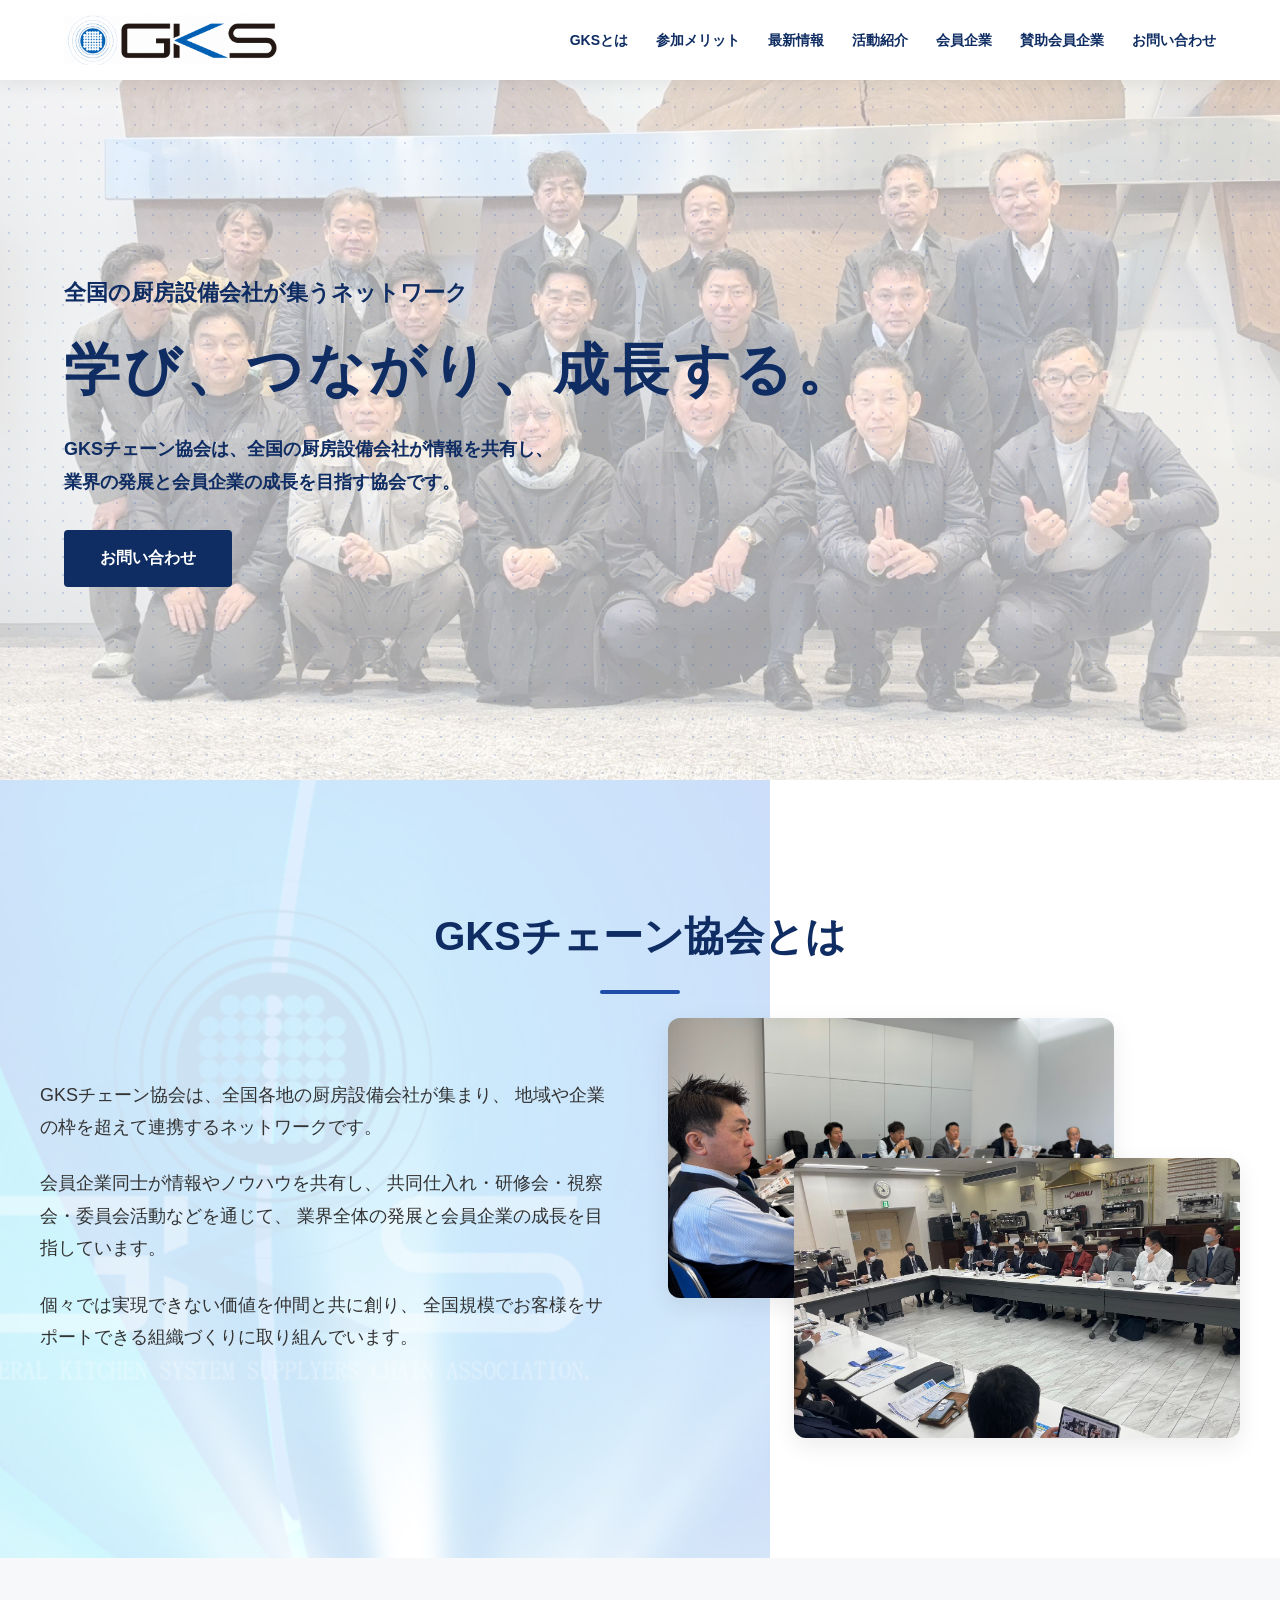
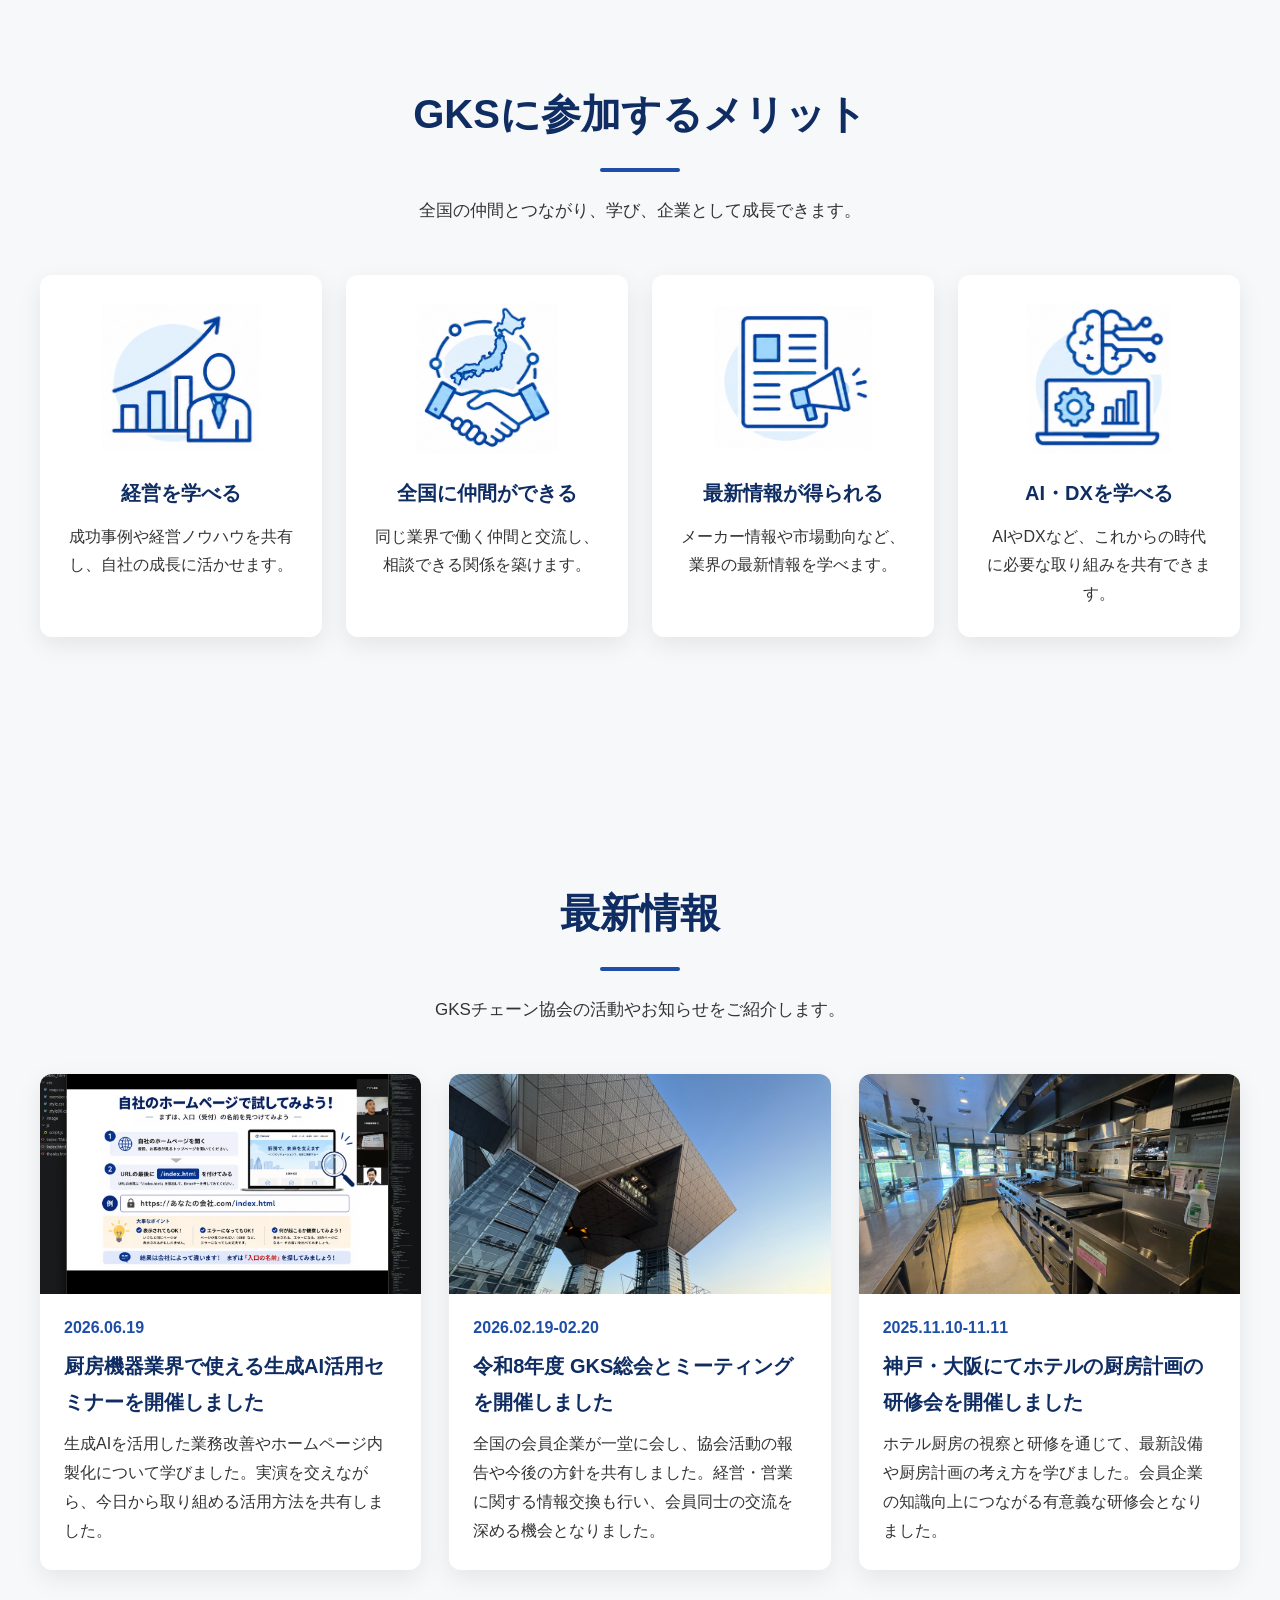
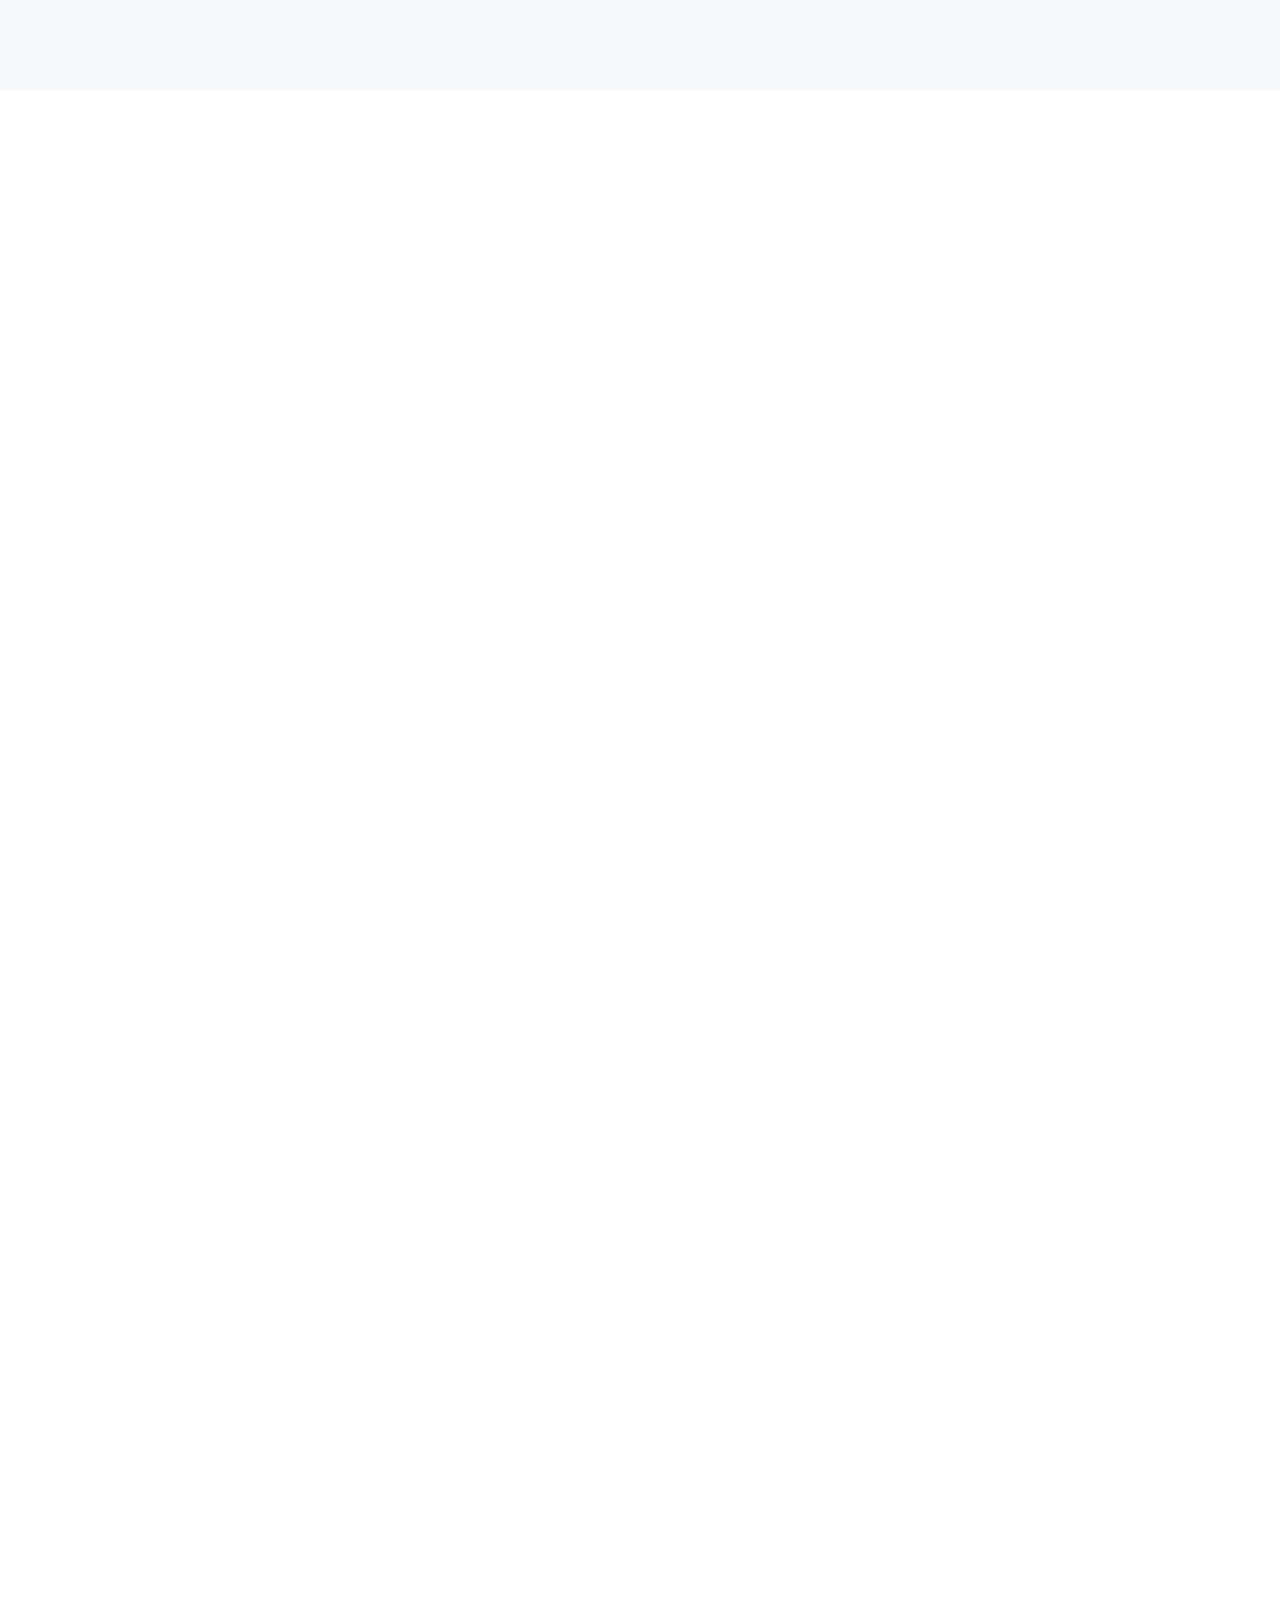
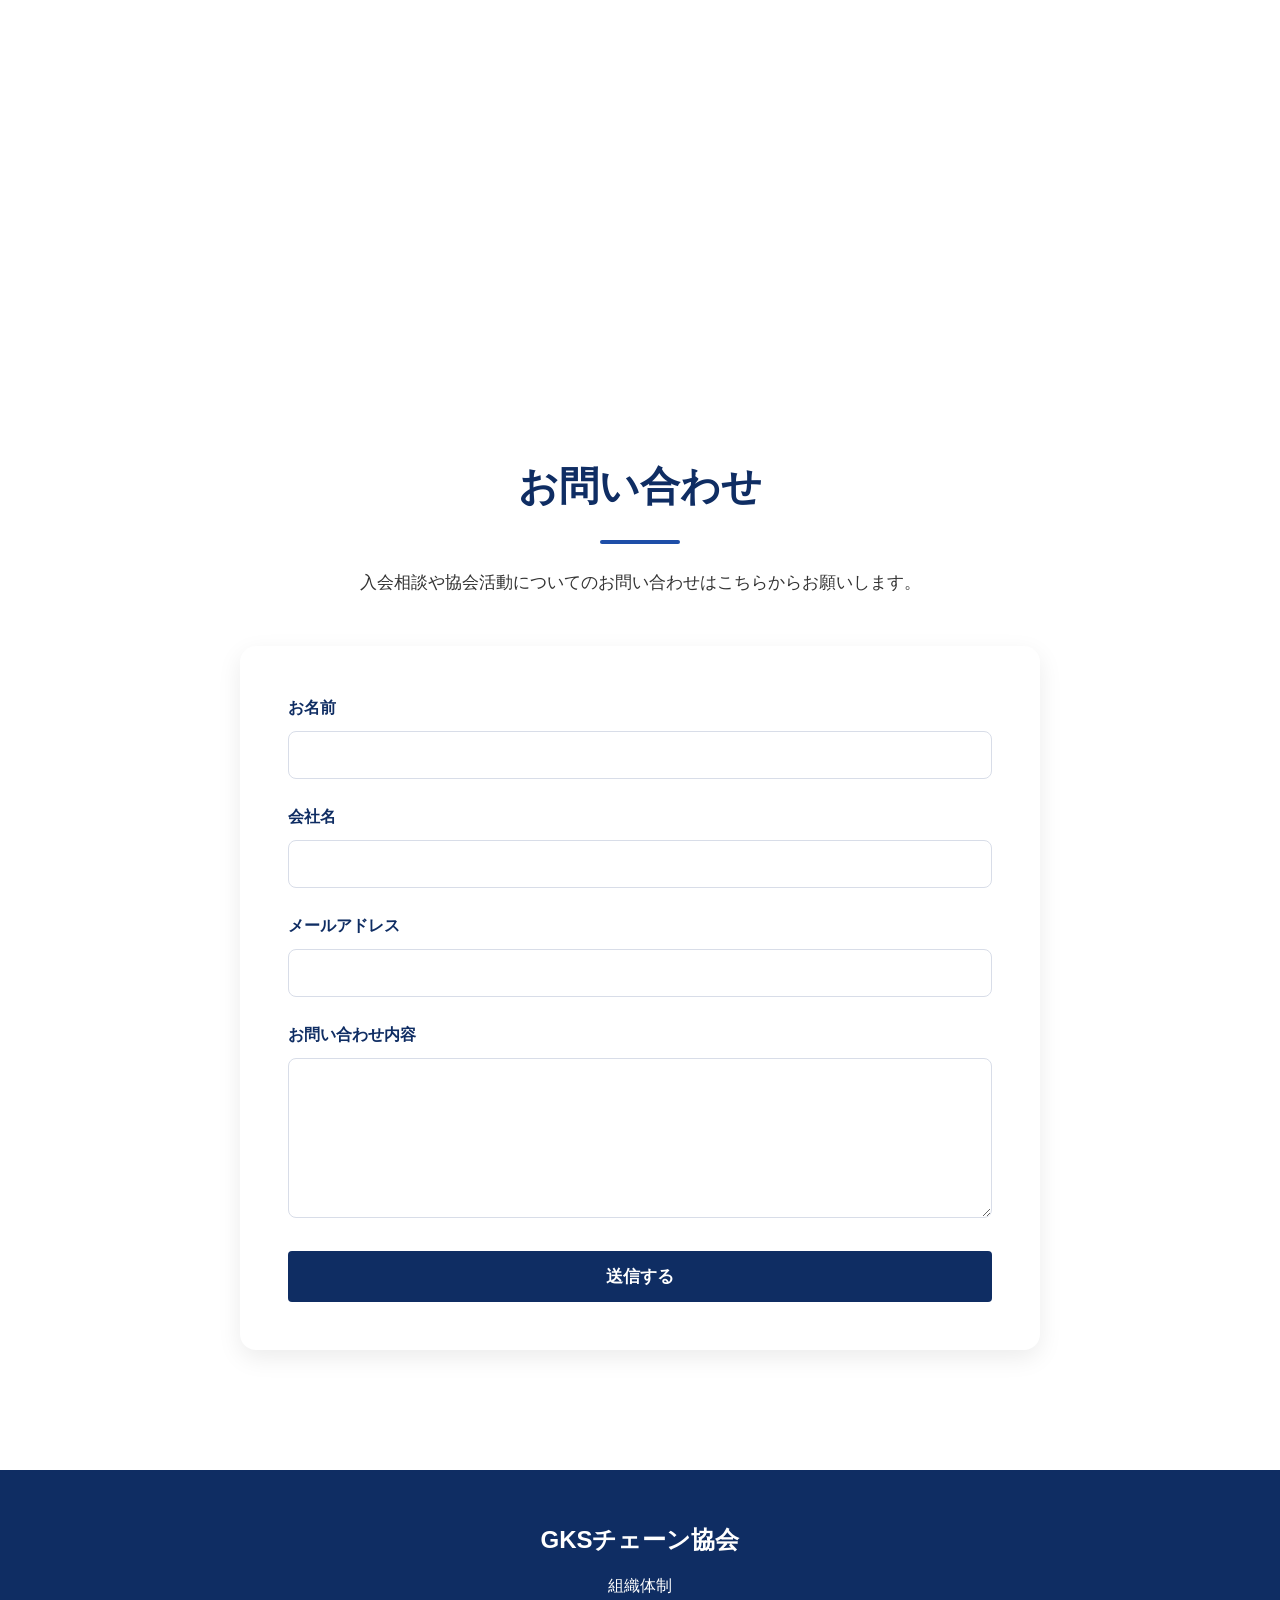
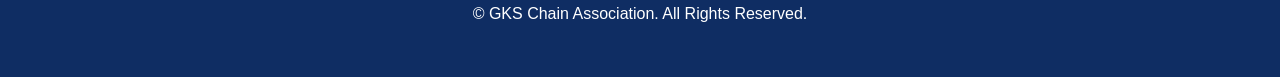
==== commit a9dda7d5: "フッターに組織リンク追加" ====
--- a/docs/index.html
+++ b/docs/index.html
@@ -1734,8 +1734,15 @@
   <!-- フッター -->
   <footer class="site-footer">
     <div class="footer-inner">
+
       <p>GKSチェーン協会</p>
+
+      <nav class="footer-nav">
+        <a href="organization.html">組織体制</a>
+      </nav>
+
       <p>&copy; GKS Chain Association. All Rights Reserved.</p>
+
     </div>
   </footer>
 
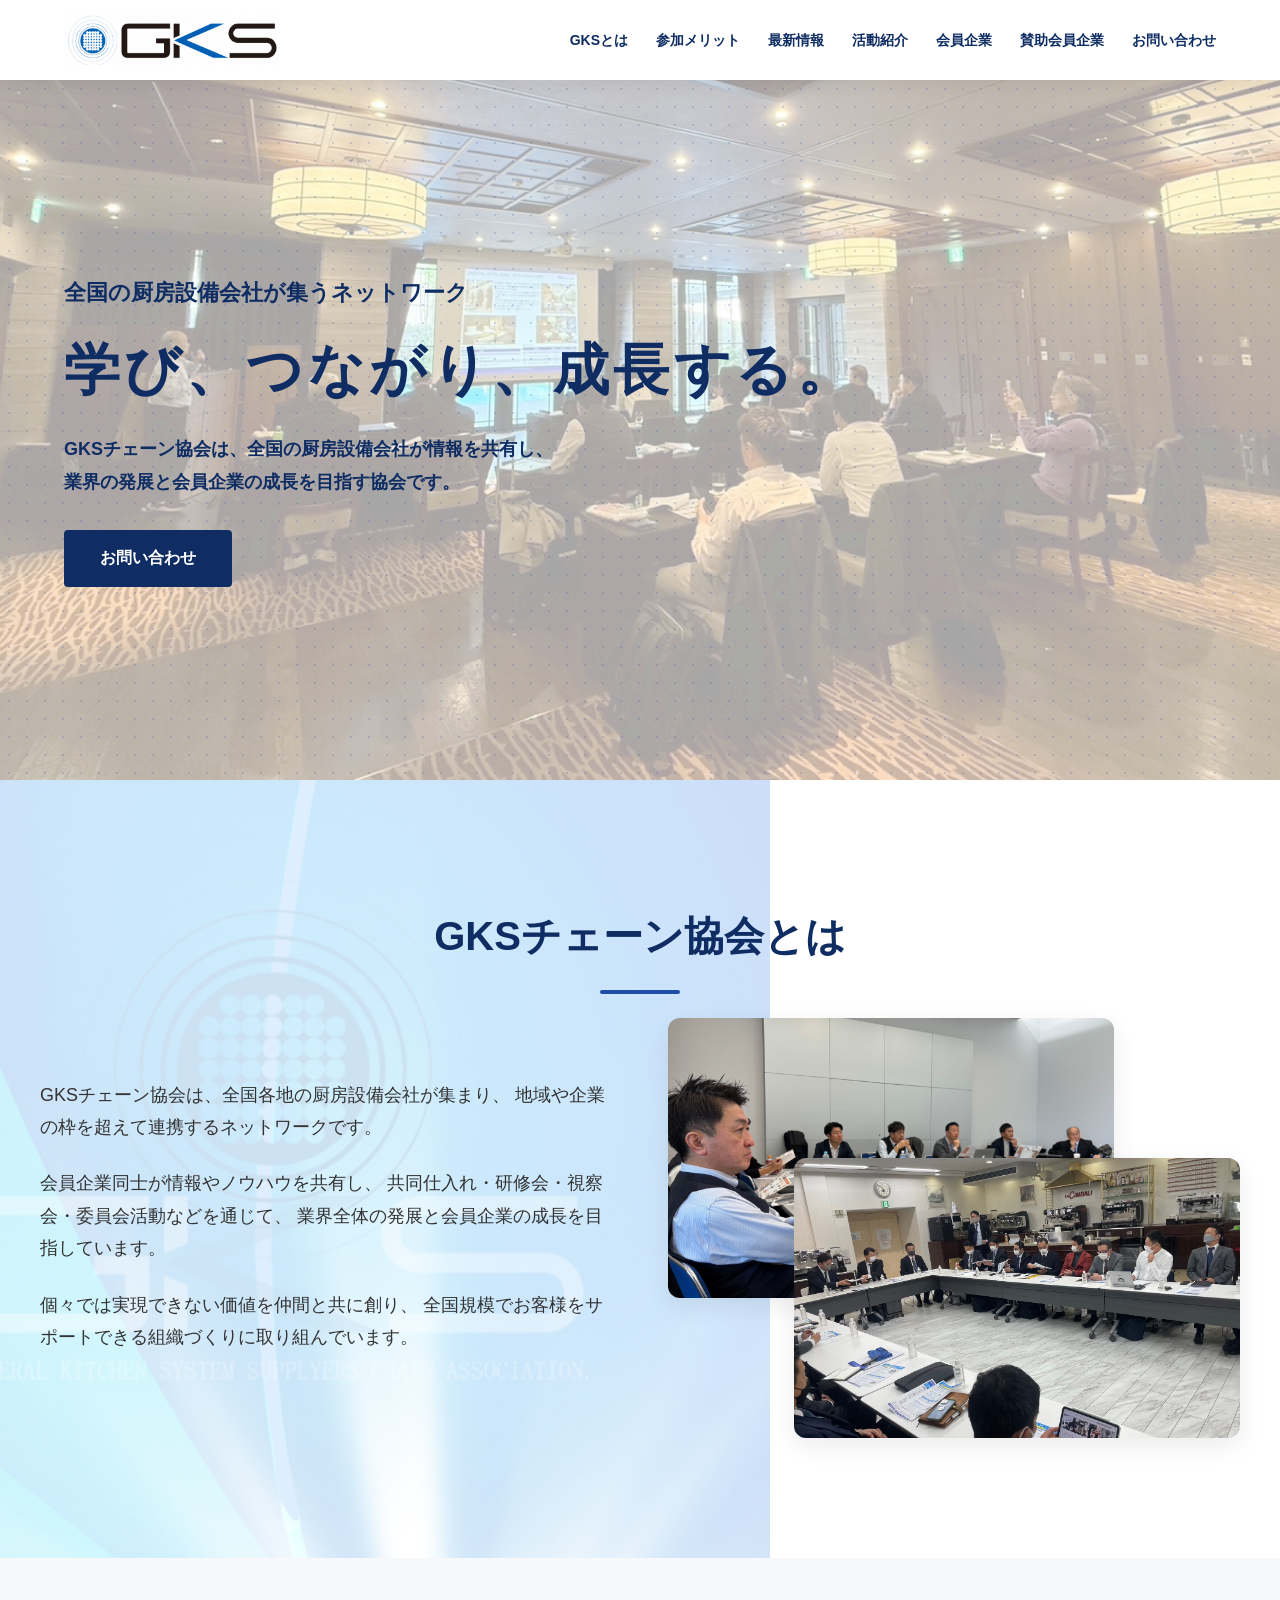
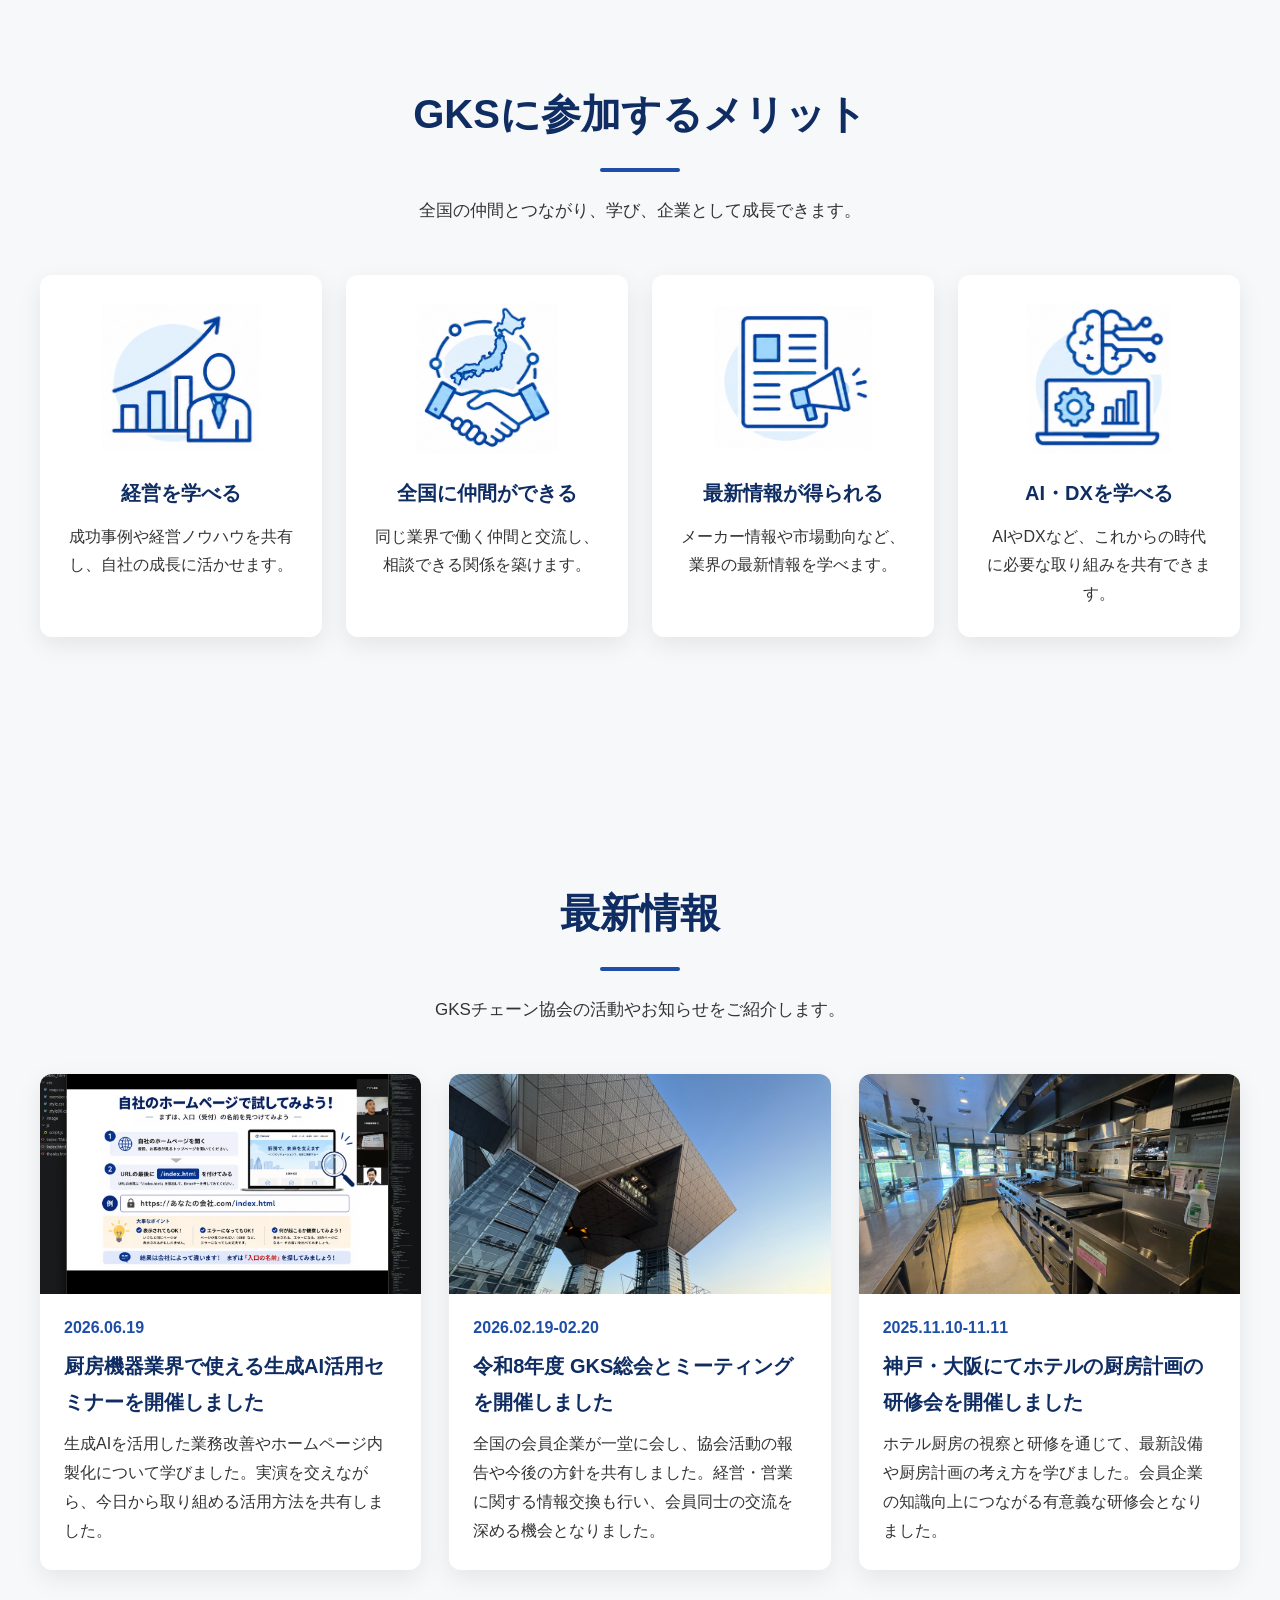
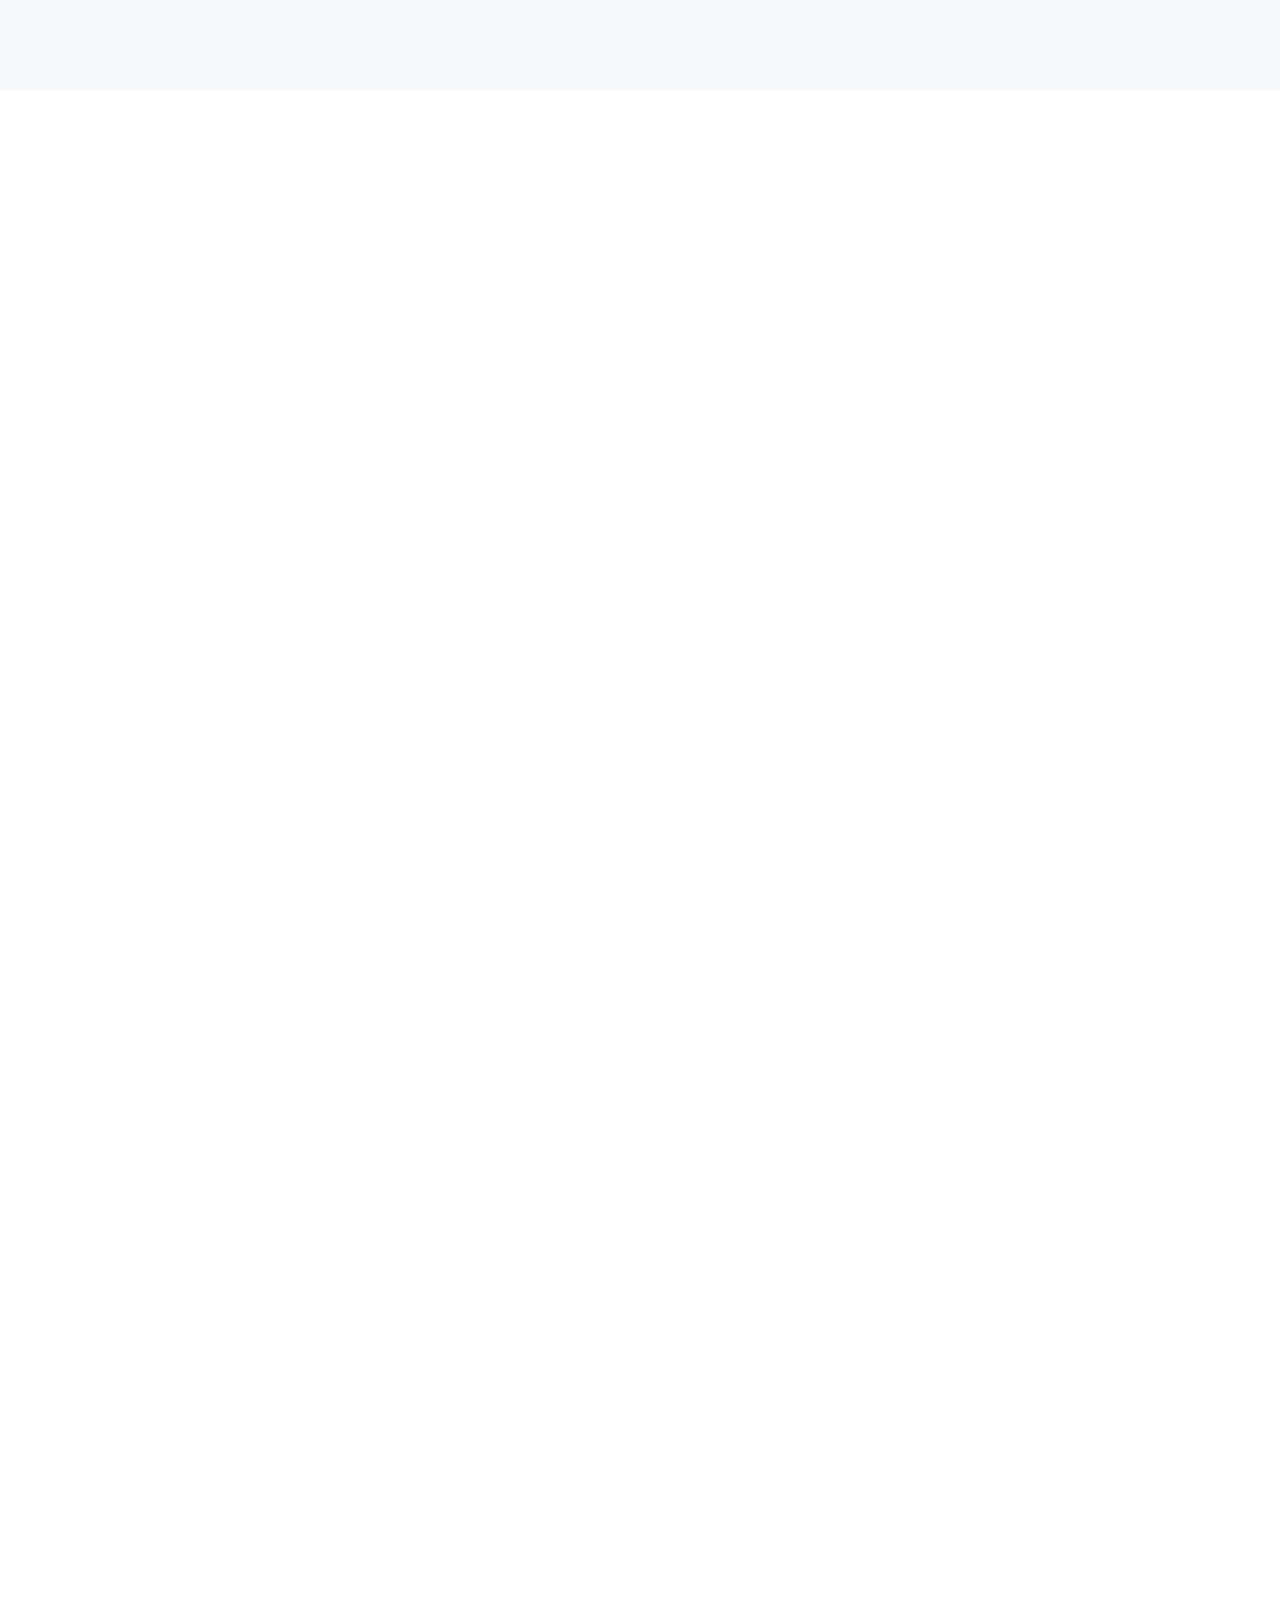
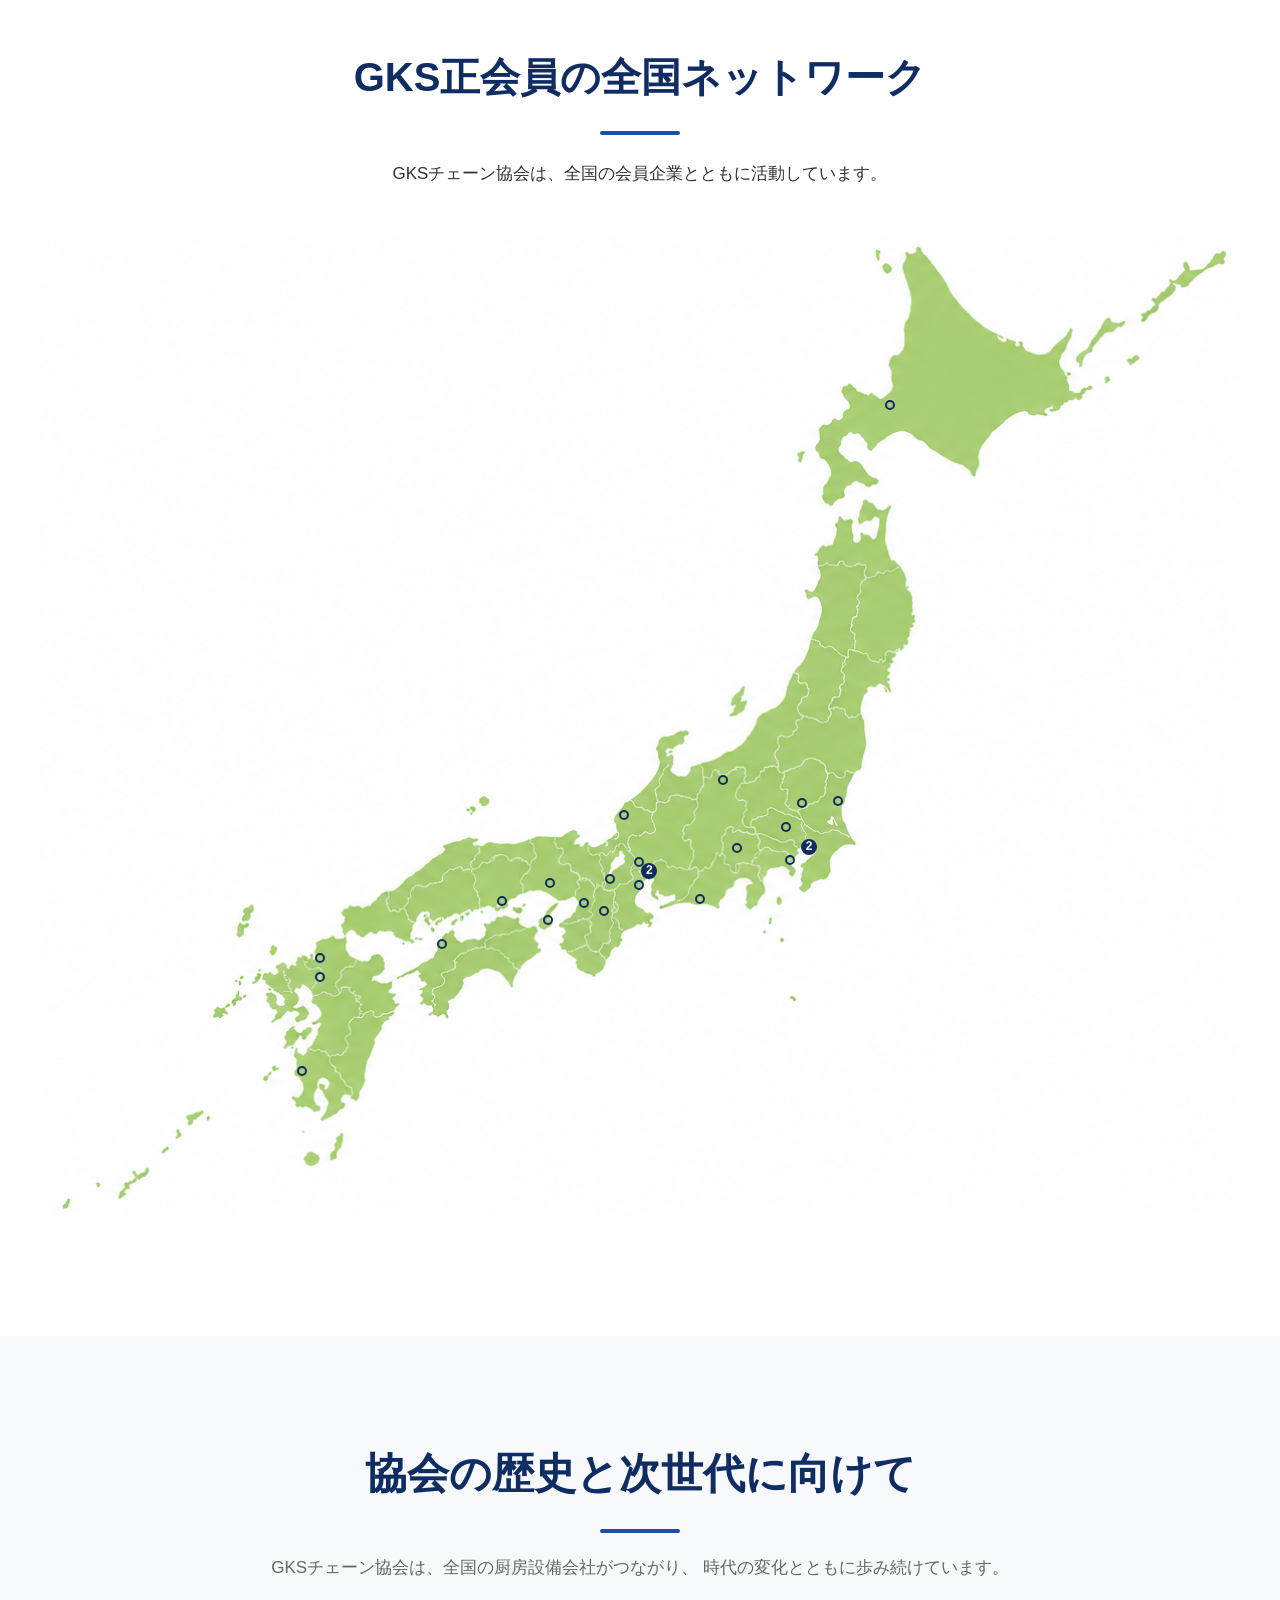
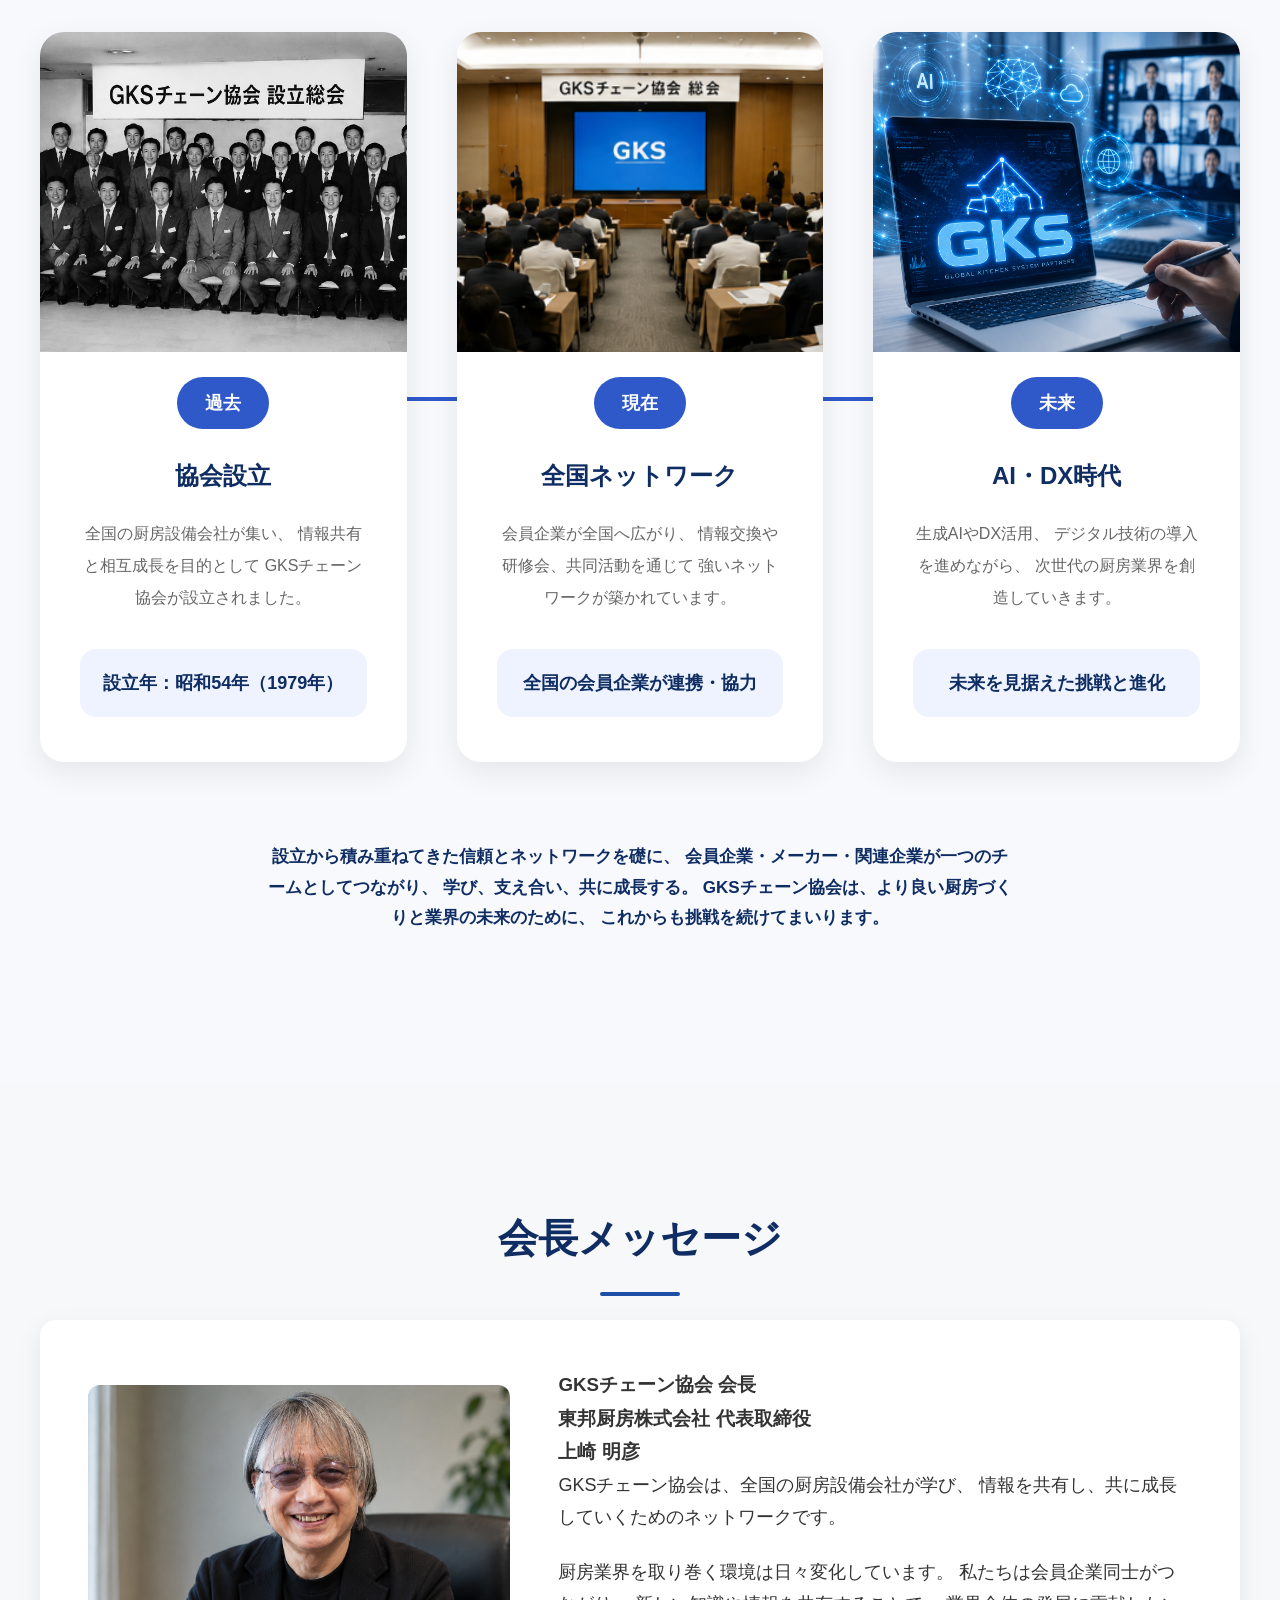
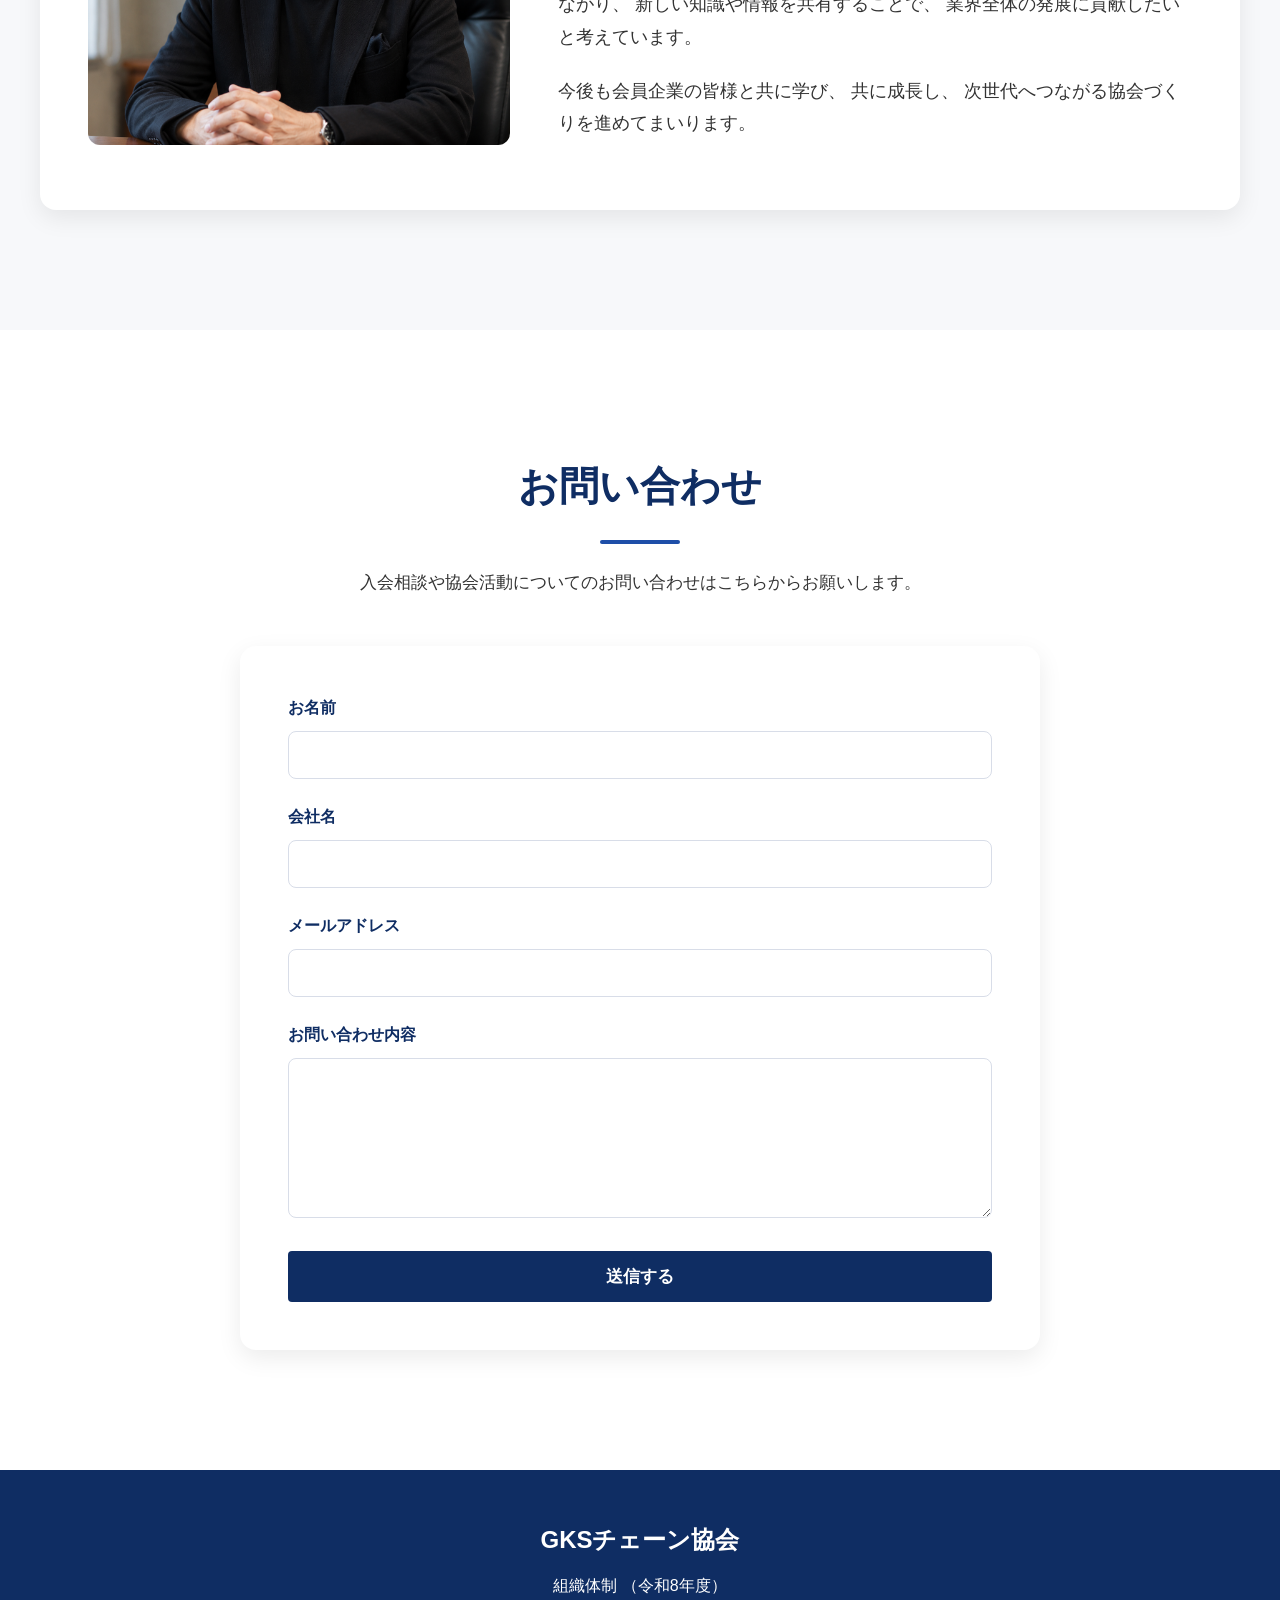
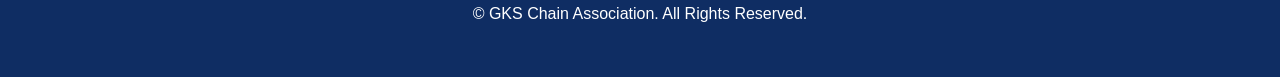
==== commit c3d76f2a: "令和8年度追加" ====
--- a/docs/index.html
+++ b/docs/index.html
@@ -1738,7 +1738,7 @@
       <p>GKSチェーン協会</p>
 
       <nav class="footer-nav">
-        <a href="organization.html">組織体制</a>
+        <a href="organization.html">組織体制 （令和8年度）</a>
       </nav>
 
       <p>&copy; GKS Chain Association. All Rights Reserved.</p>
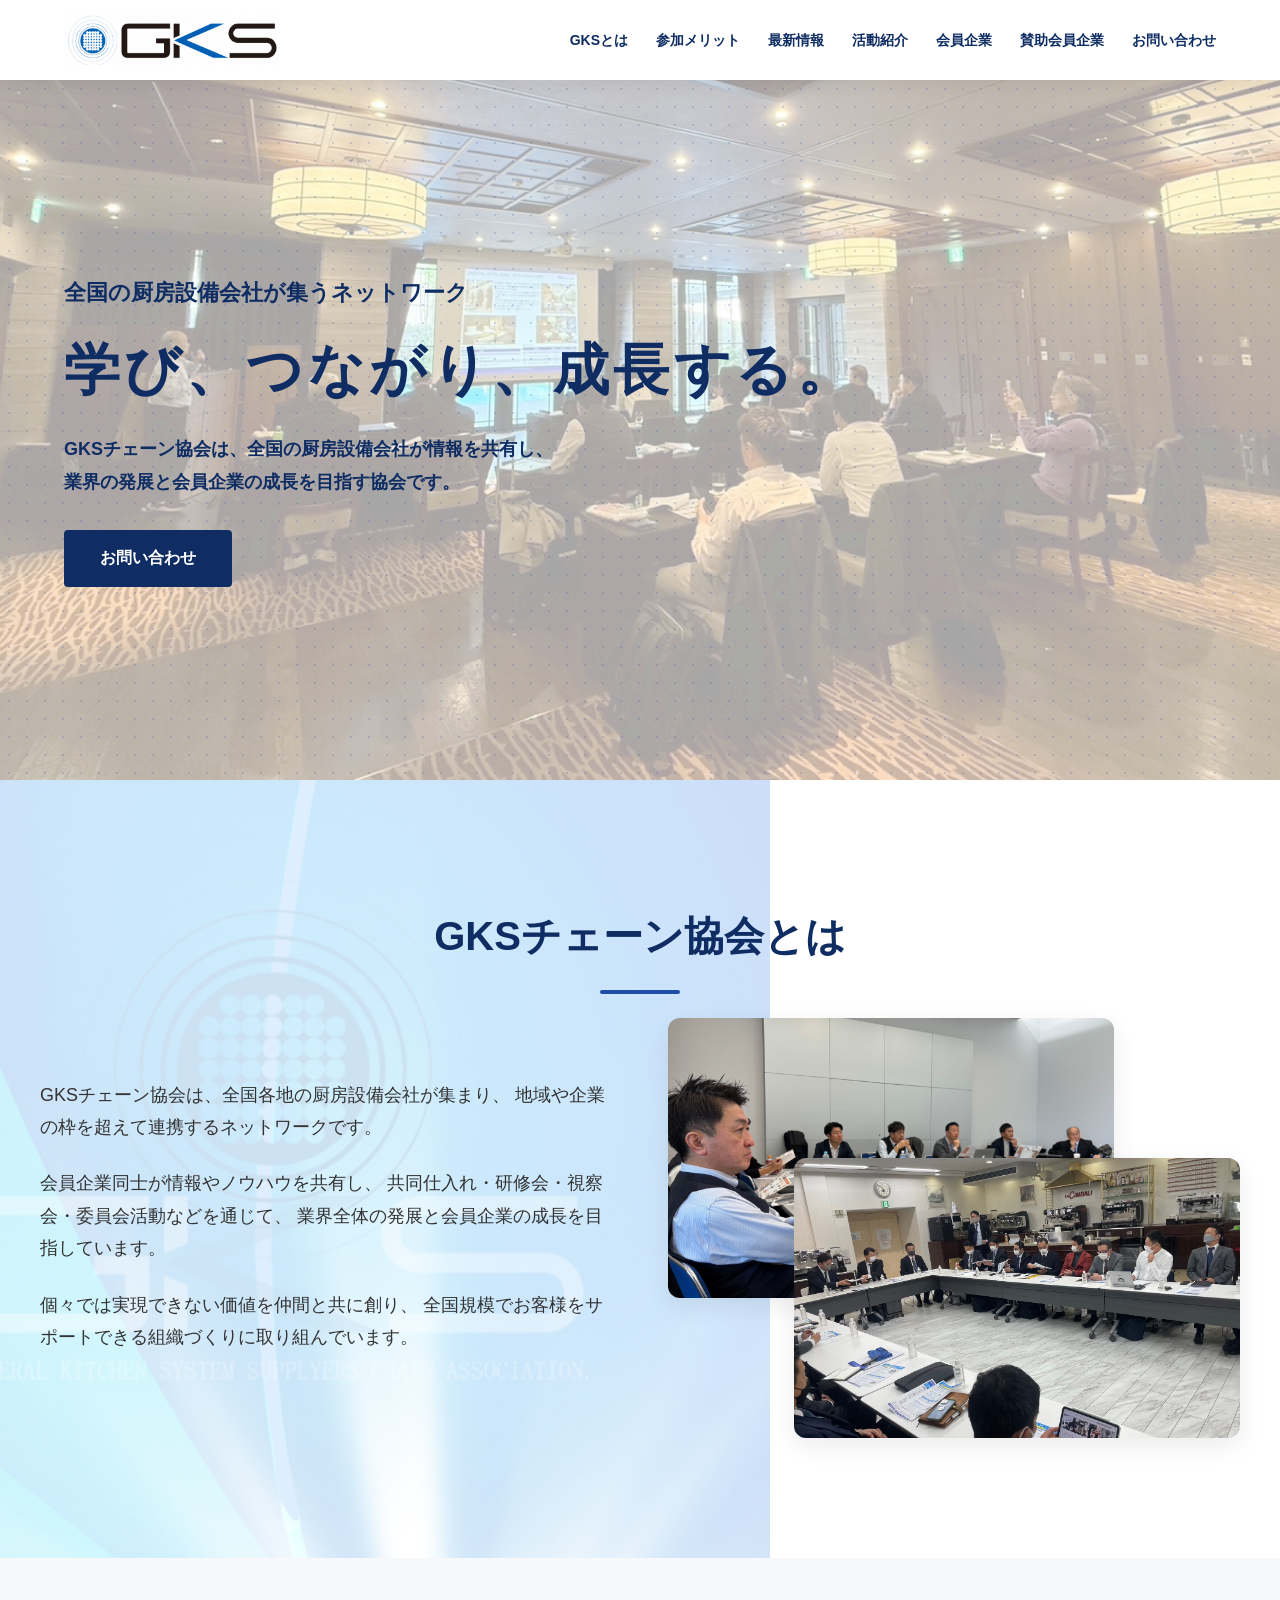
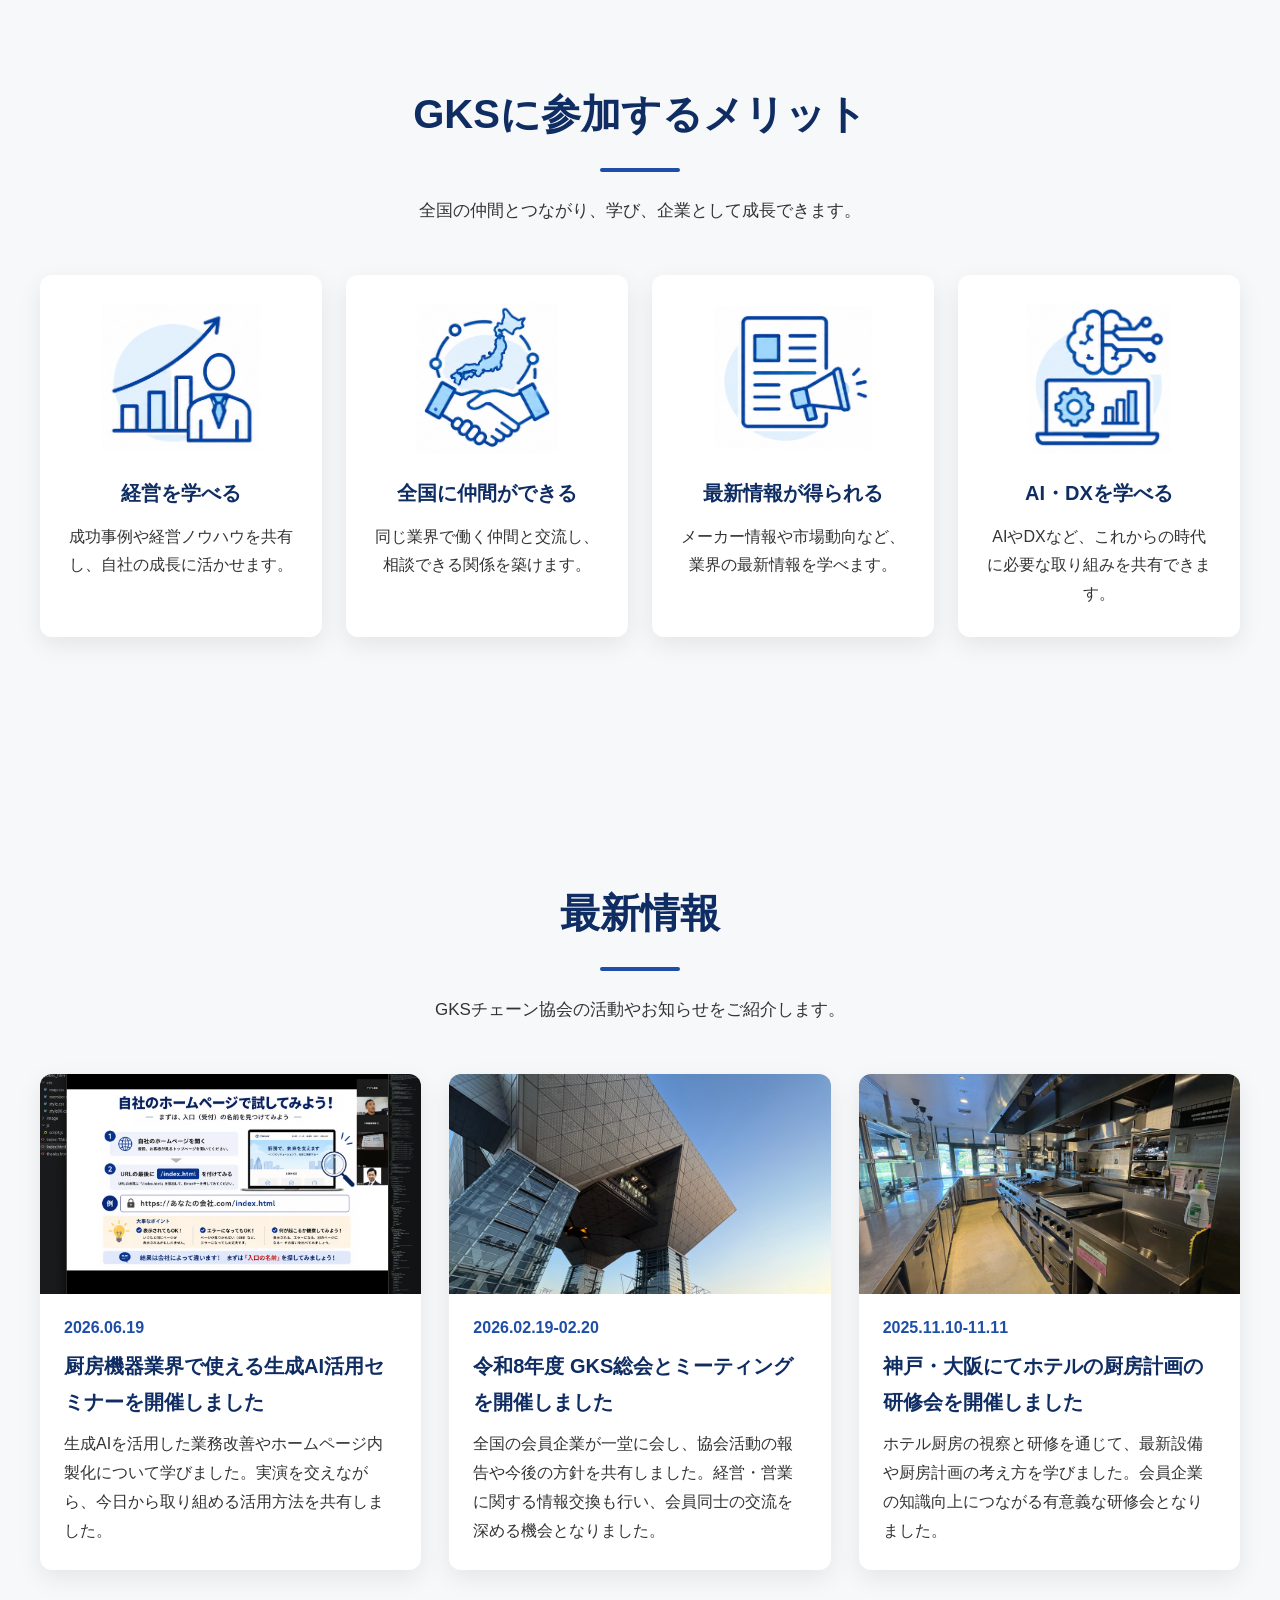
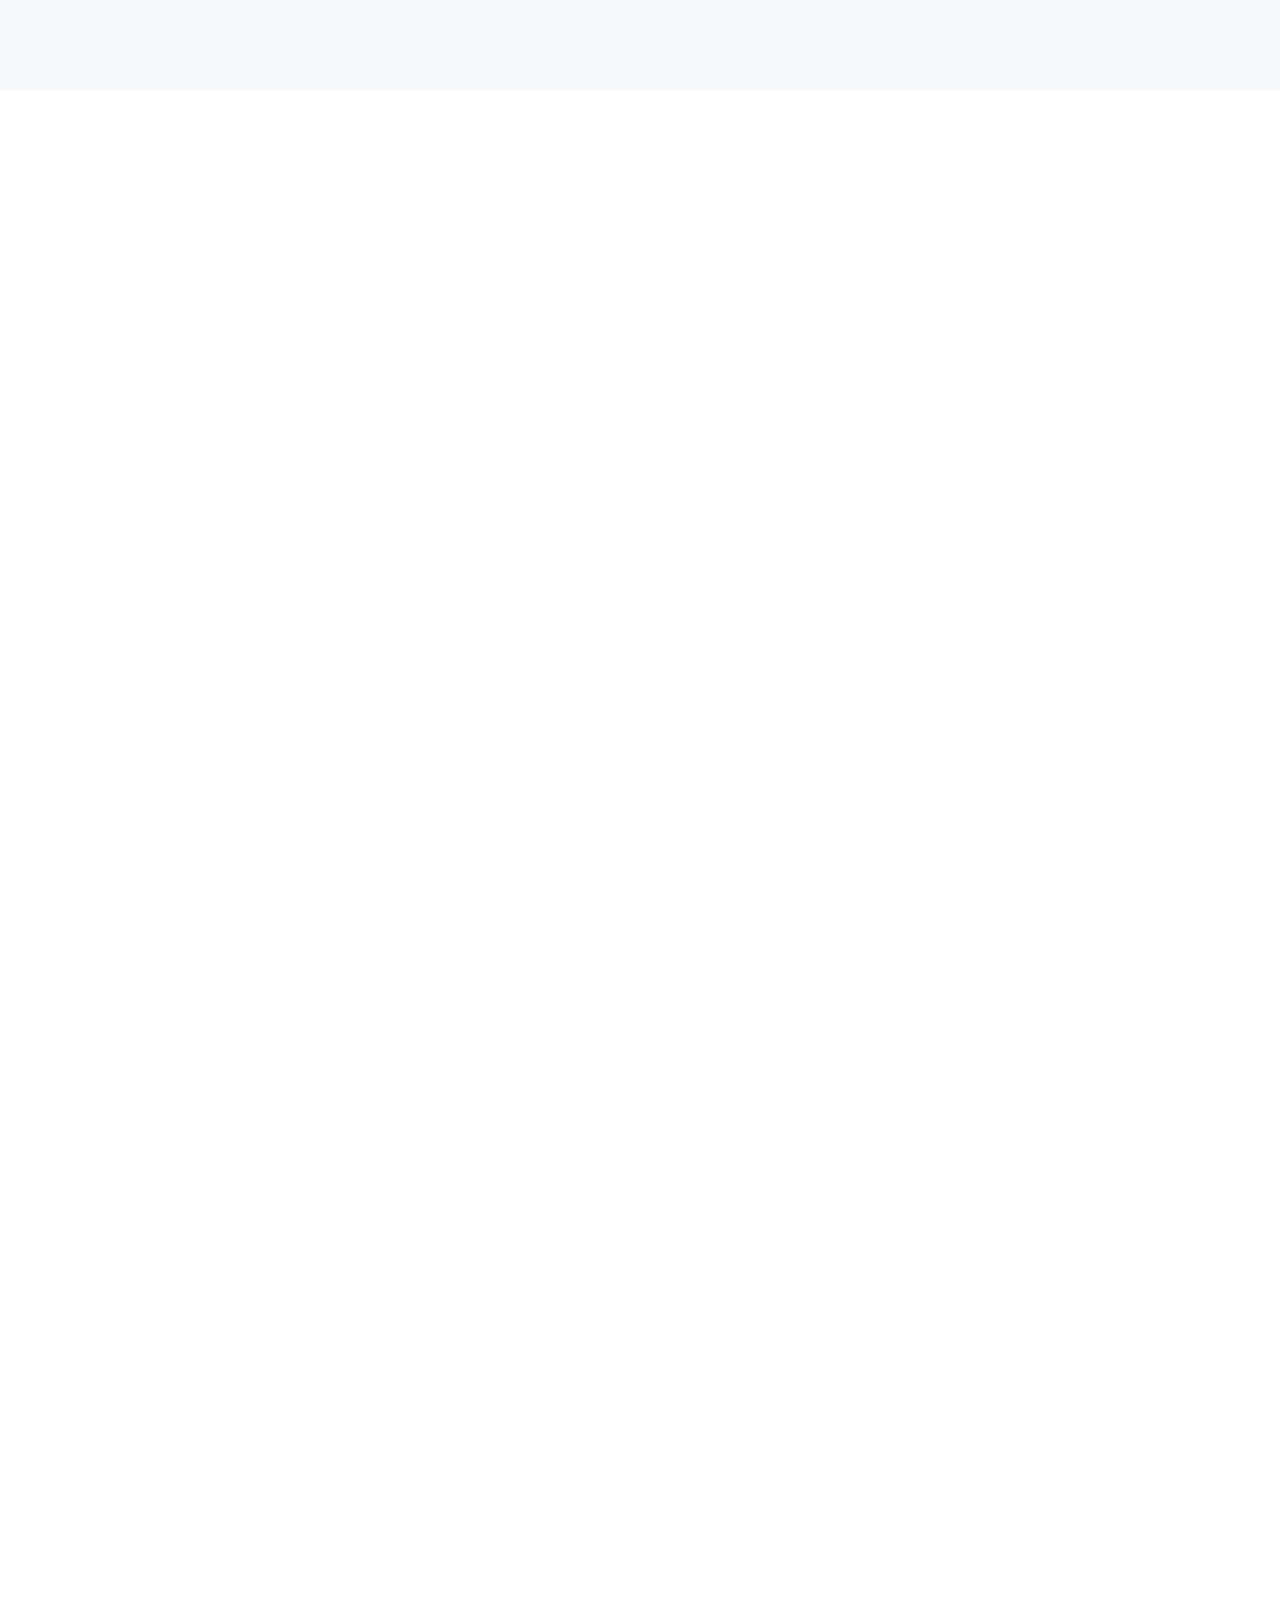
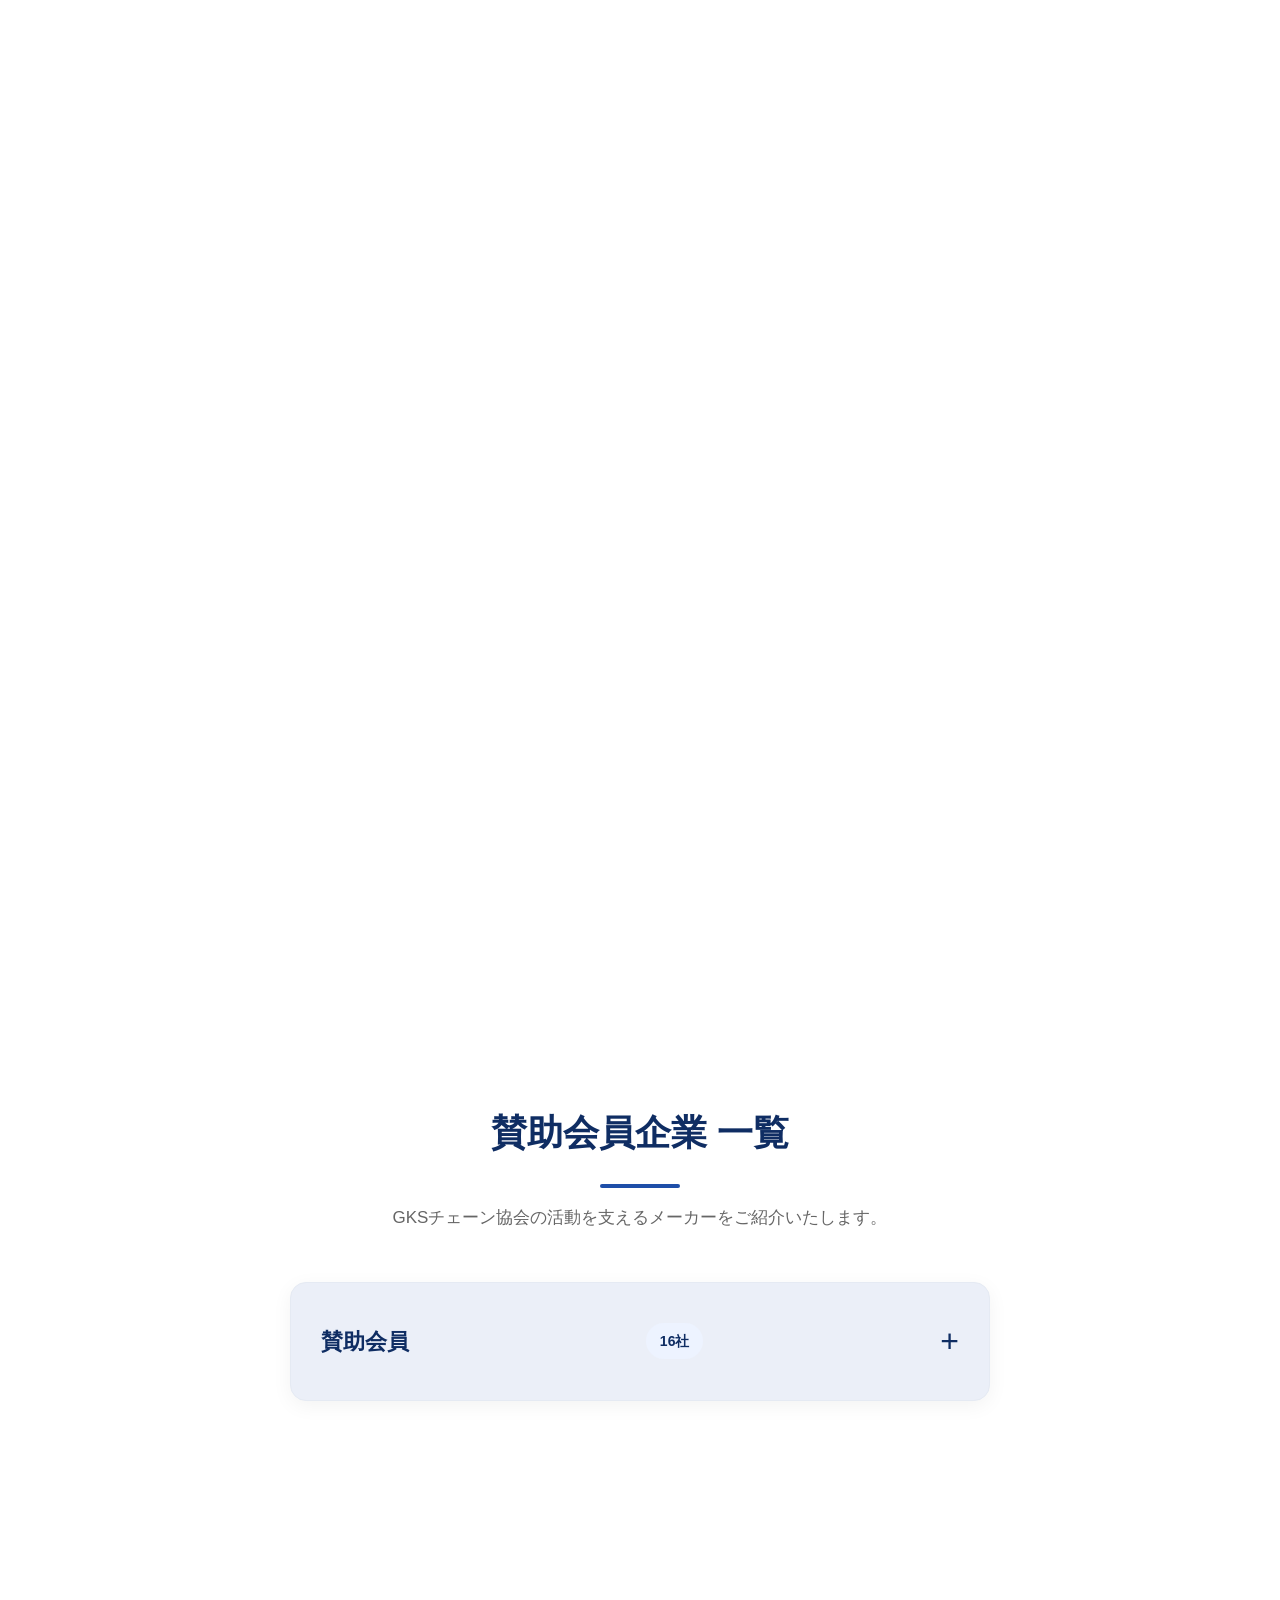
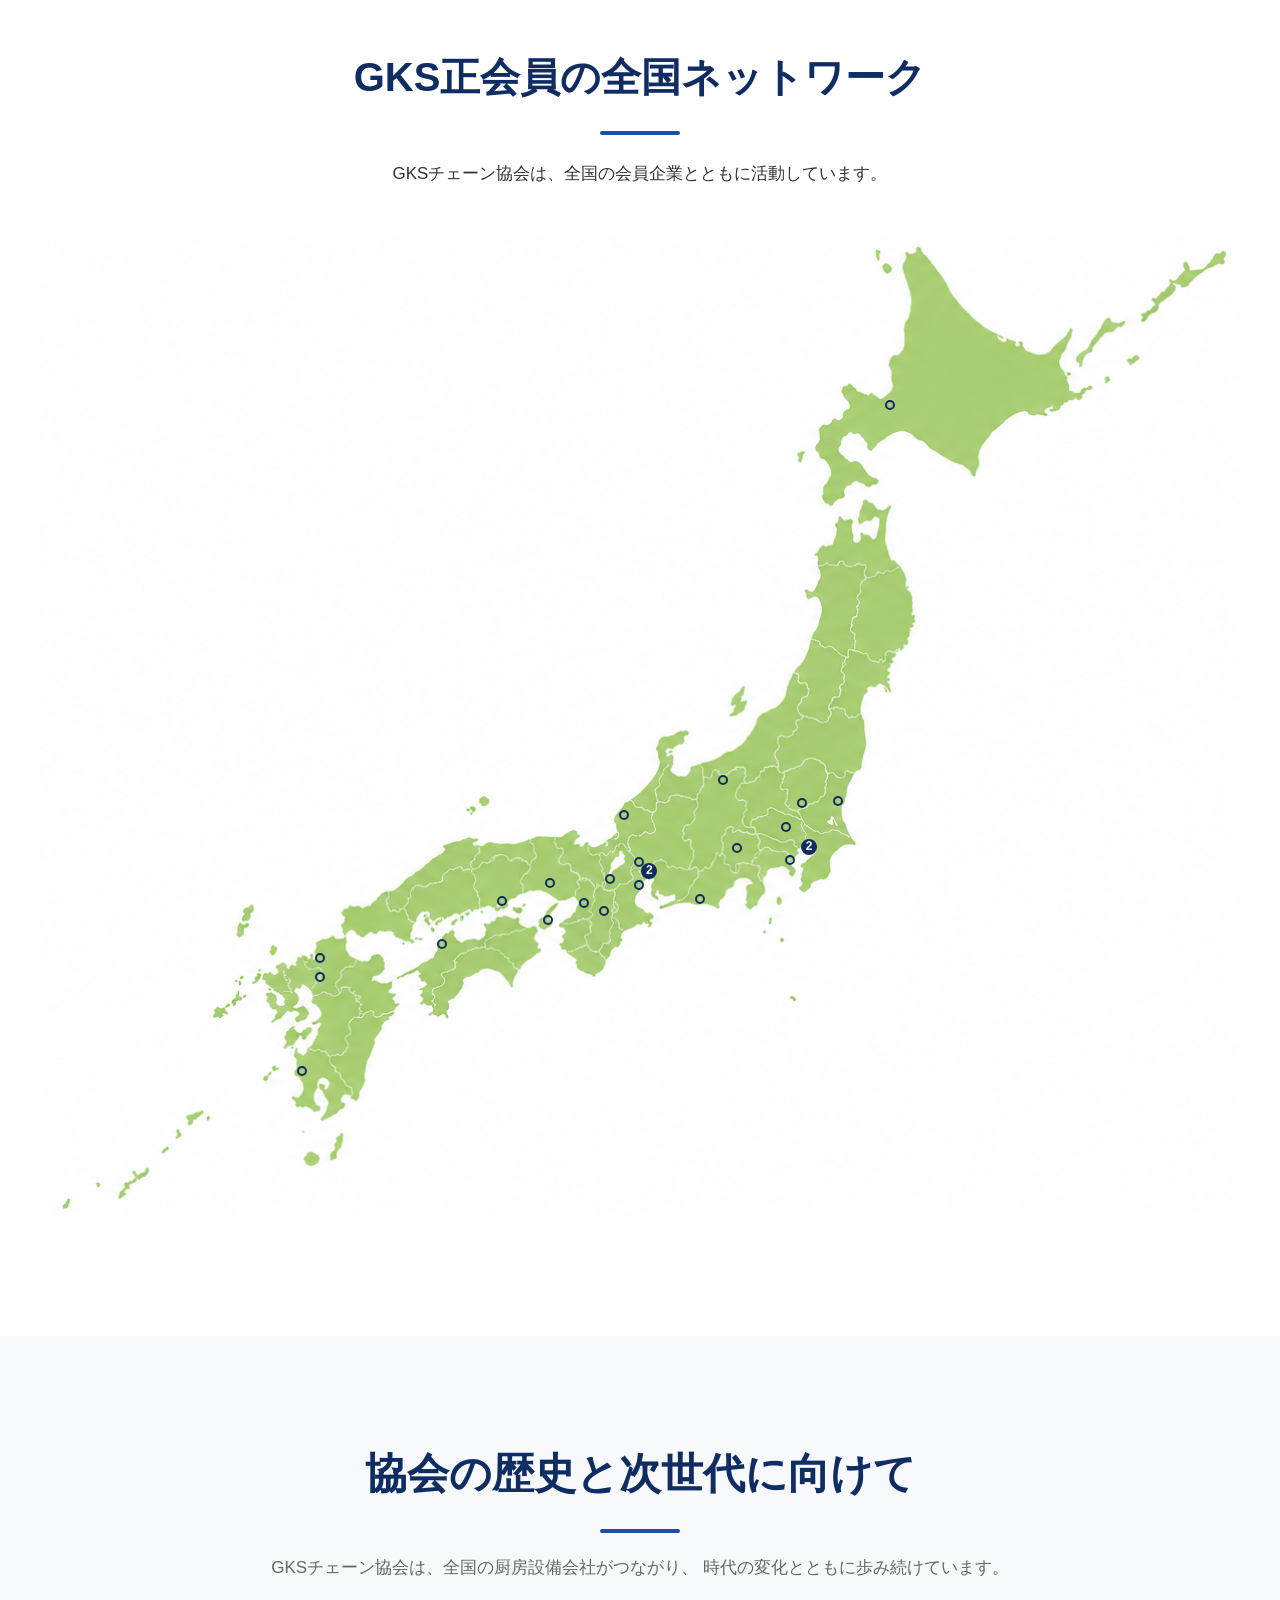
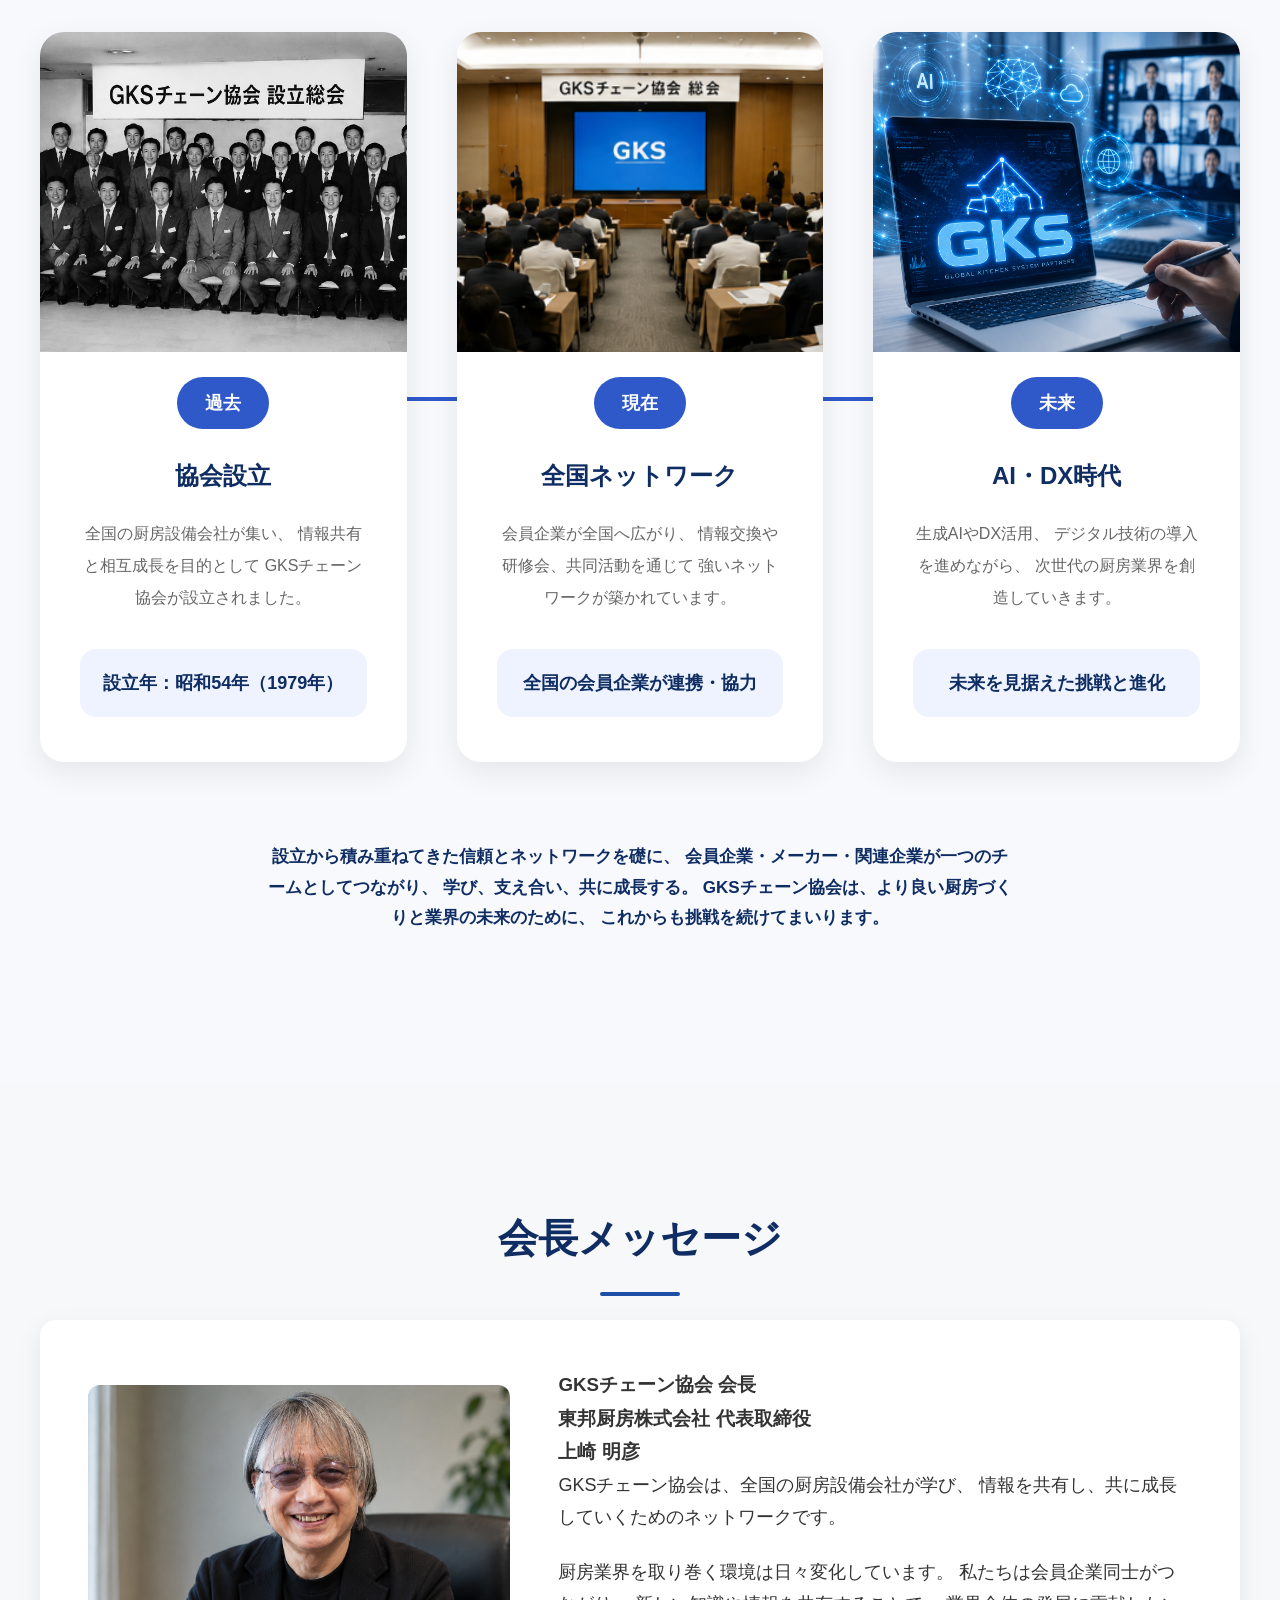
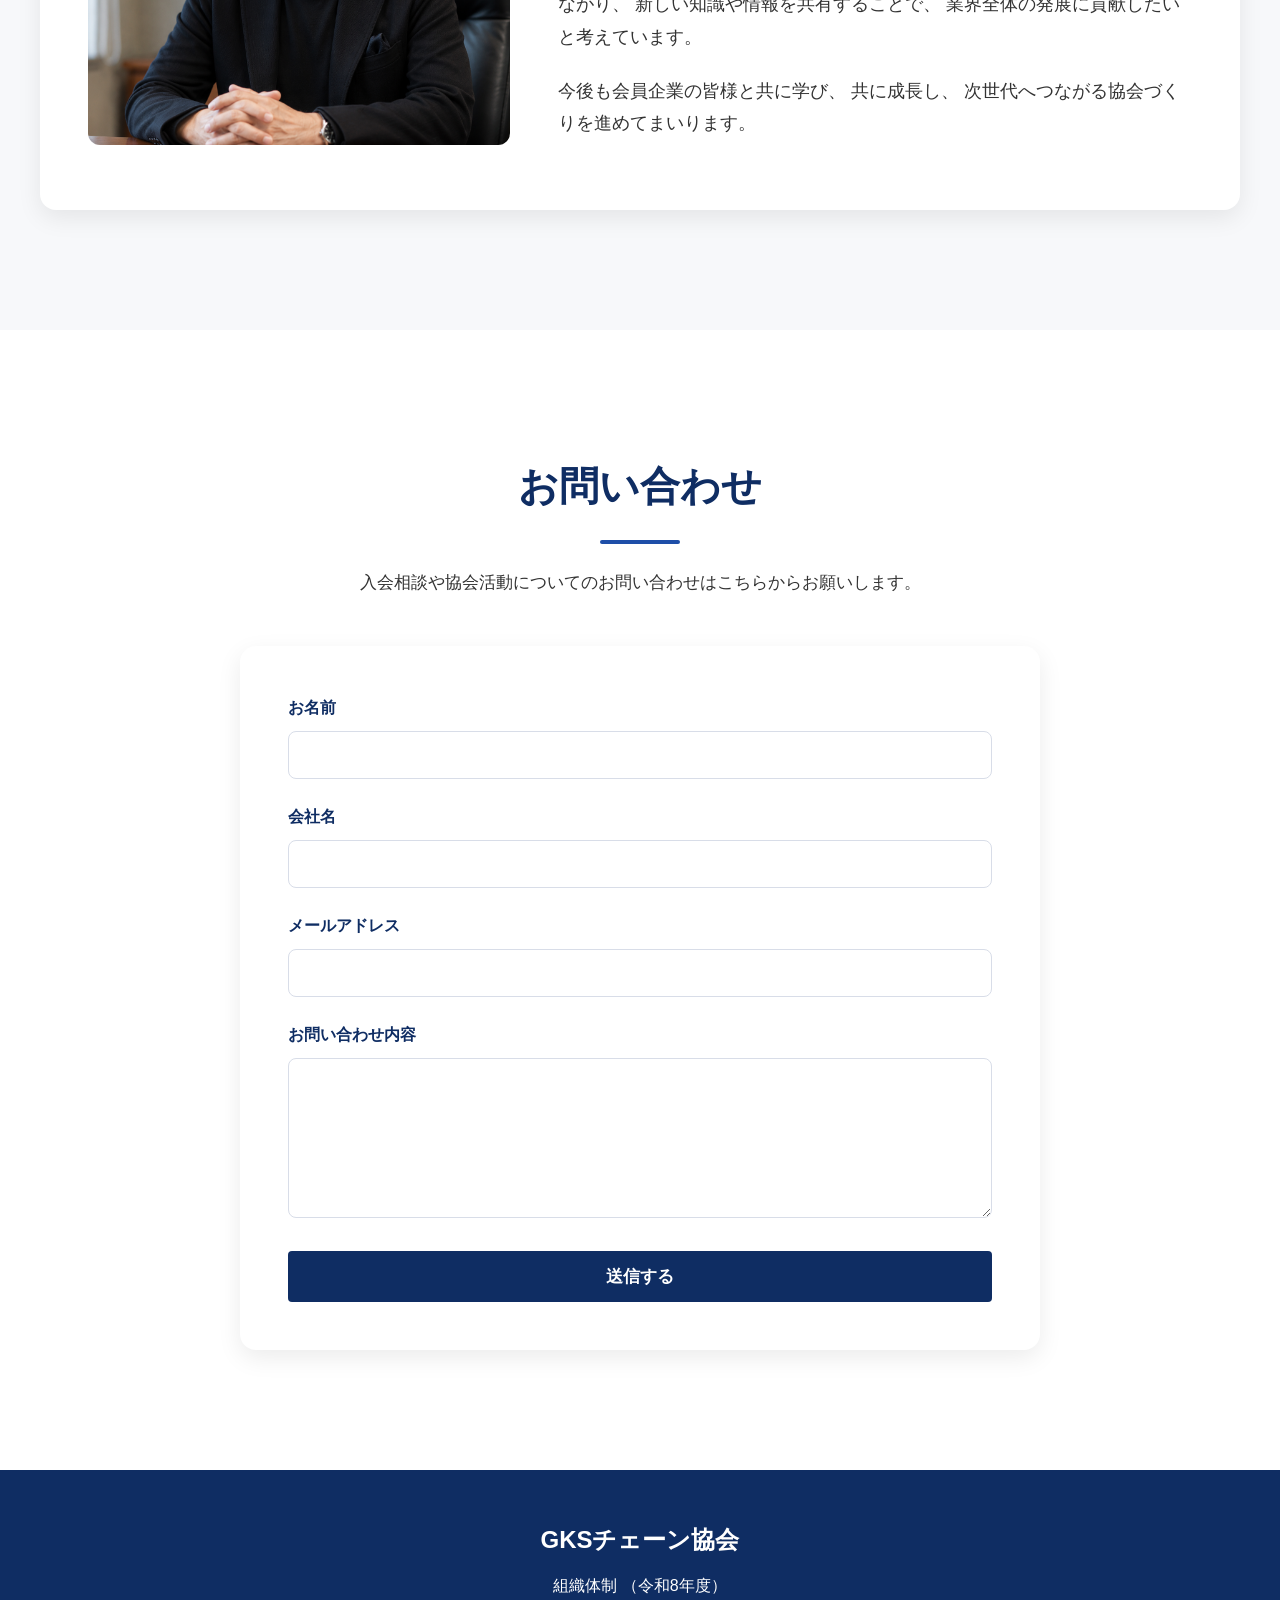
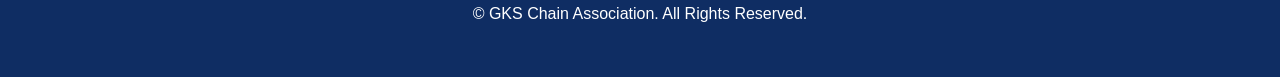
==== commit 67a7b260: "プチ修正" ====
--- a/docs/index.html
+++ b/docs/index.html
@@ -16,7 +16,7 @@
   <header class="site-header">
     <div class="header-inner">
       <h1 class="logo">
-        <a href="#fv">
+        <a href="index.html">
           <img src="image/logo/logo.png" alt="GKSチェーン協会">
         </a>
       </h1>
--- a/docs/css/style.css
+++ b/docs/css/style.css
@@ -157,8 +157,21 @@
 
 @media (max-width:900px) {
 
+  .site-header {
+    position: relative;
+  }
+
   .hamburger {
+
     display: block;
+
+    position: absolute;
+
+    top: 25px;
+    right: 20px;
+
+    z-index: 1001;
+
   }
 
   .global-nav {
@@ -982,7 +995,7 @@
   }
 
   .header-inner {
-    flex-direction: column;
+    flex-direction: row;
     gap: 16px;
     padding: 18px 24px;
   }
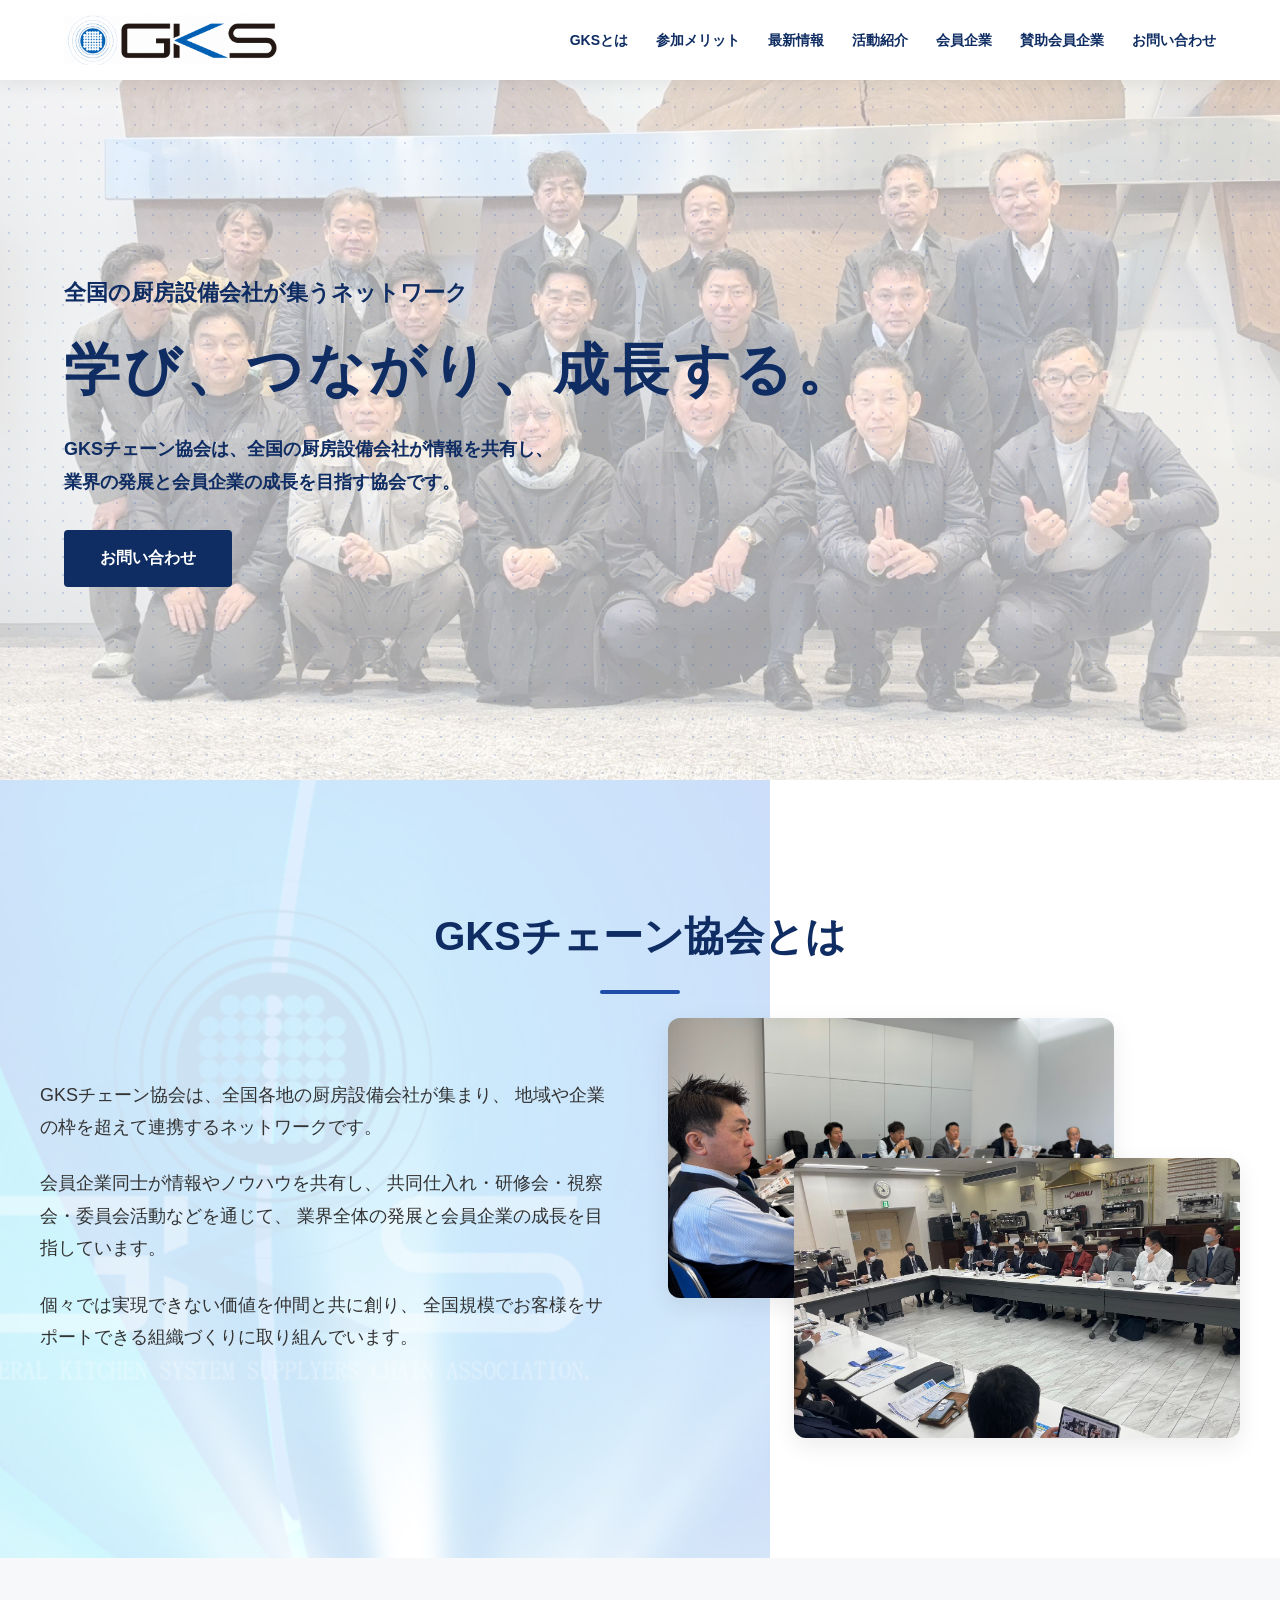
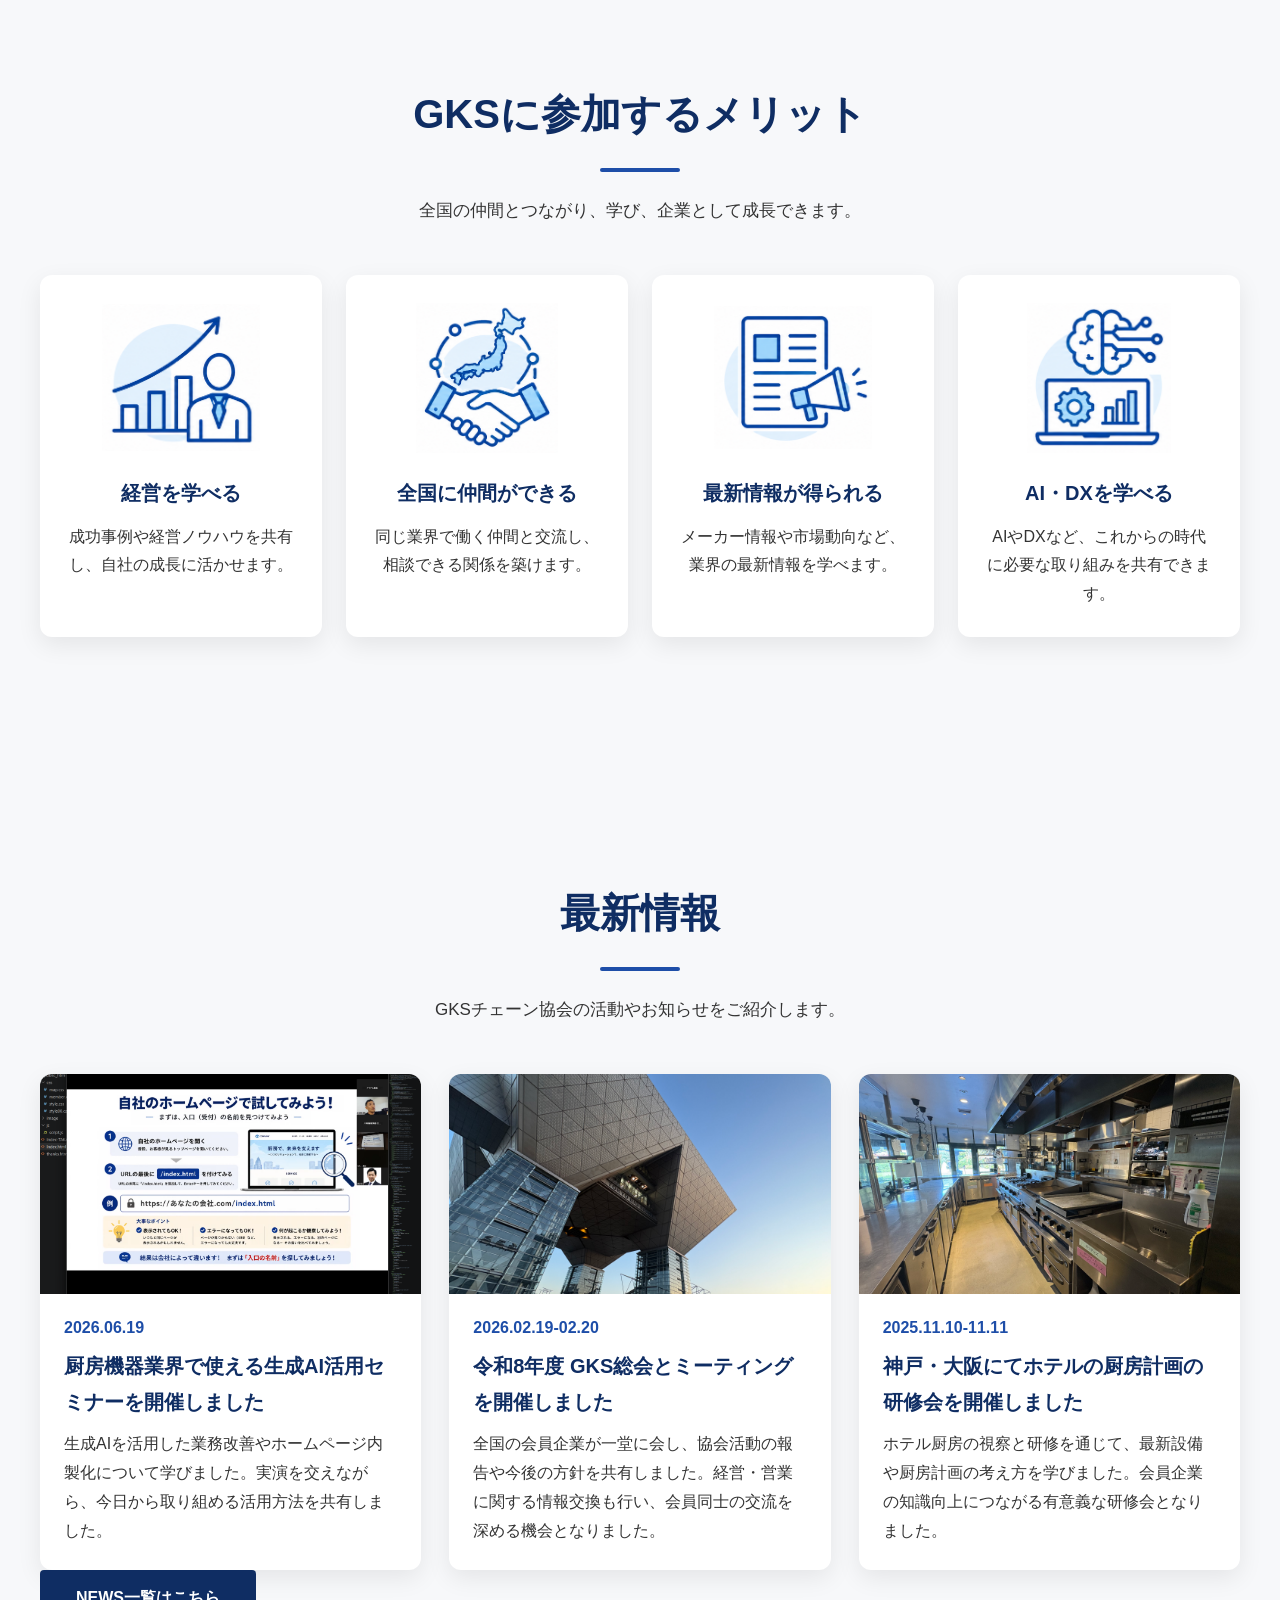
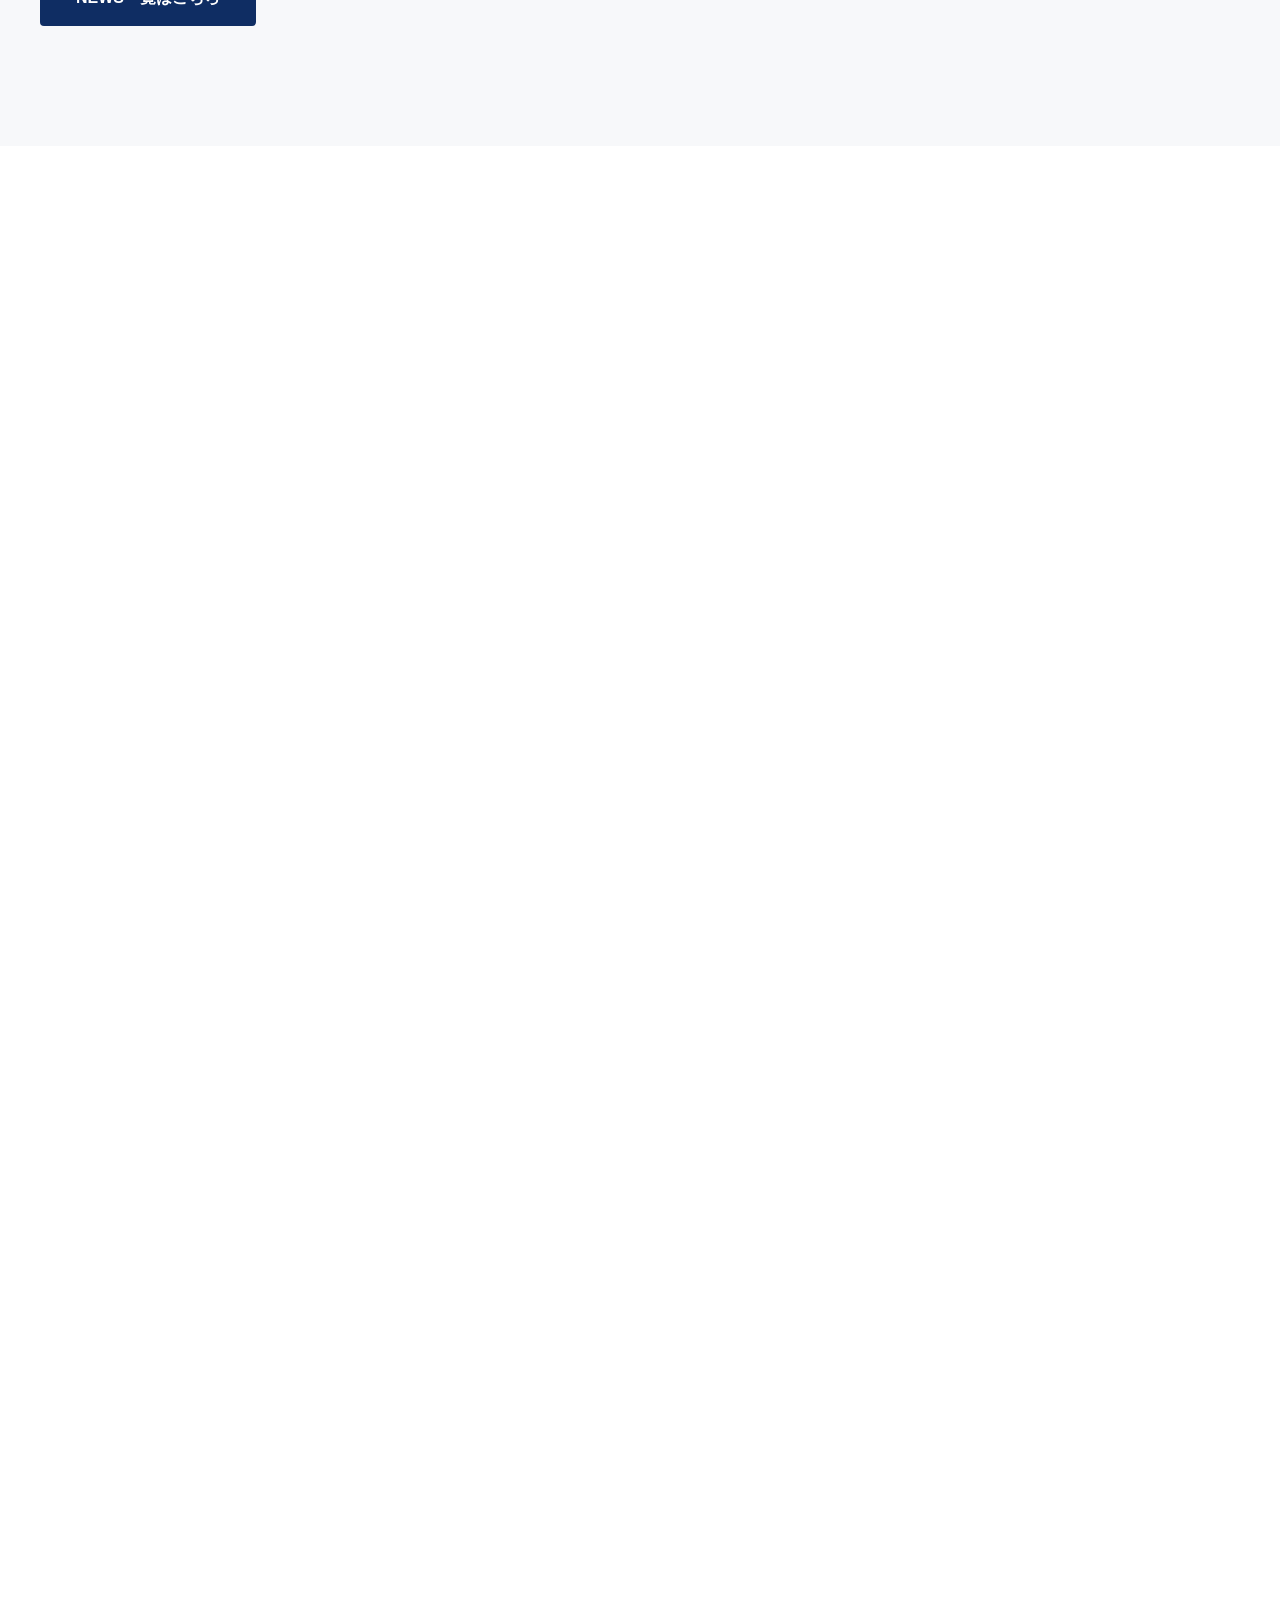
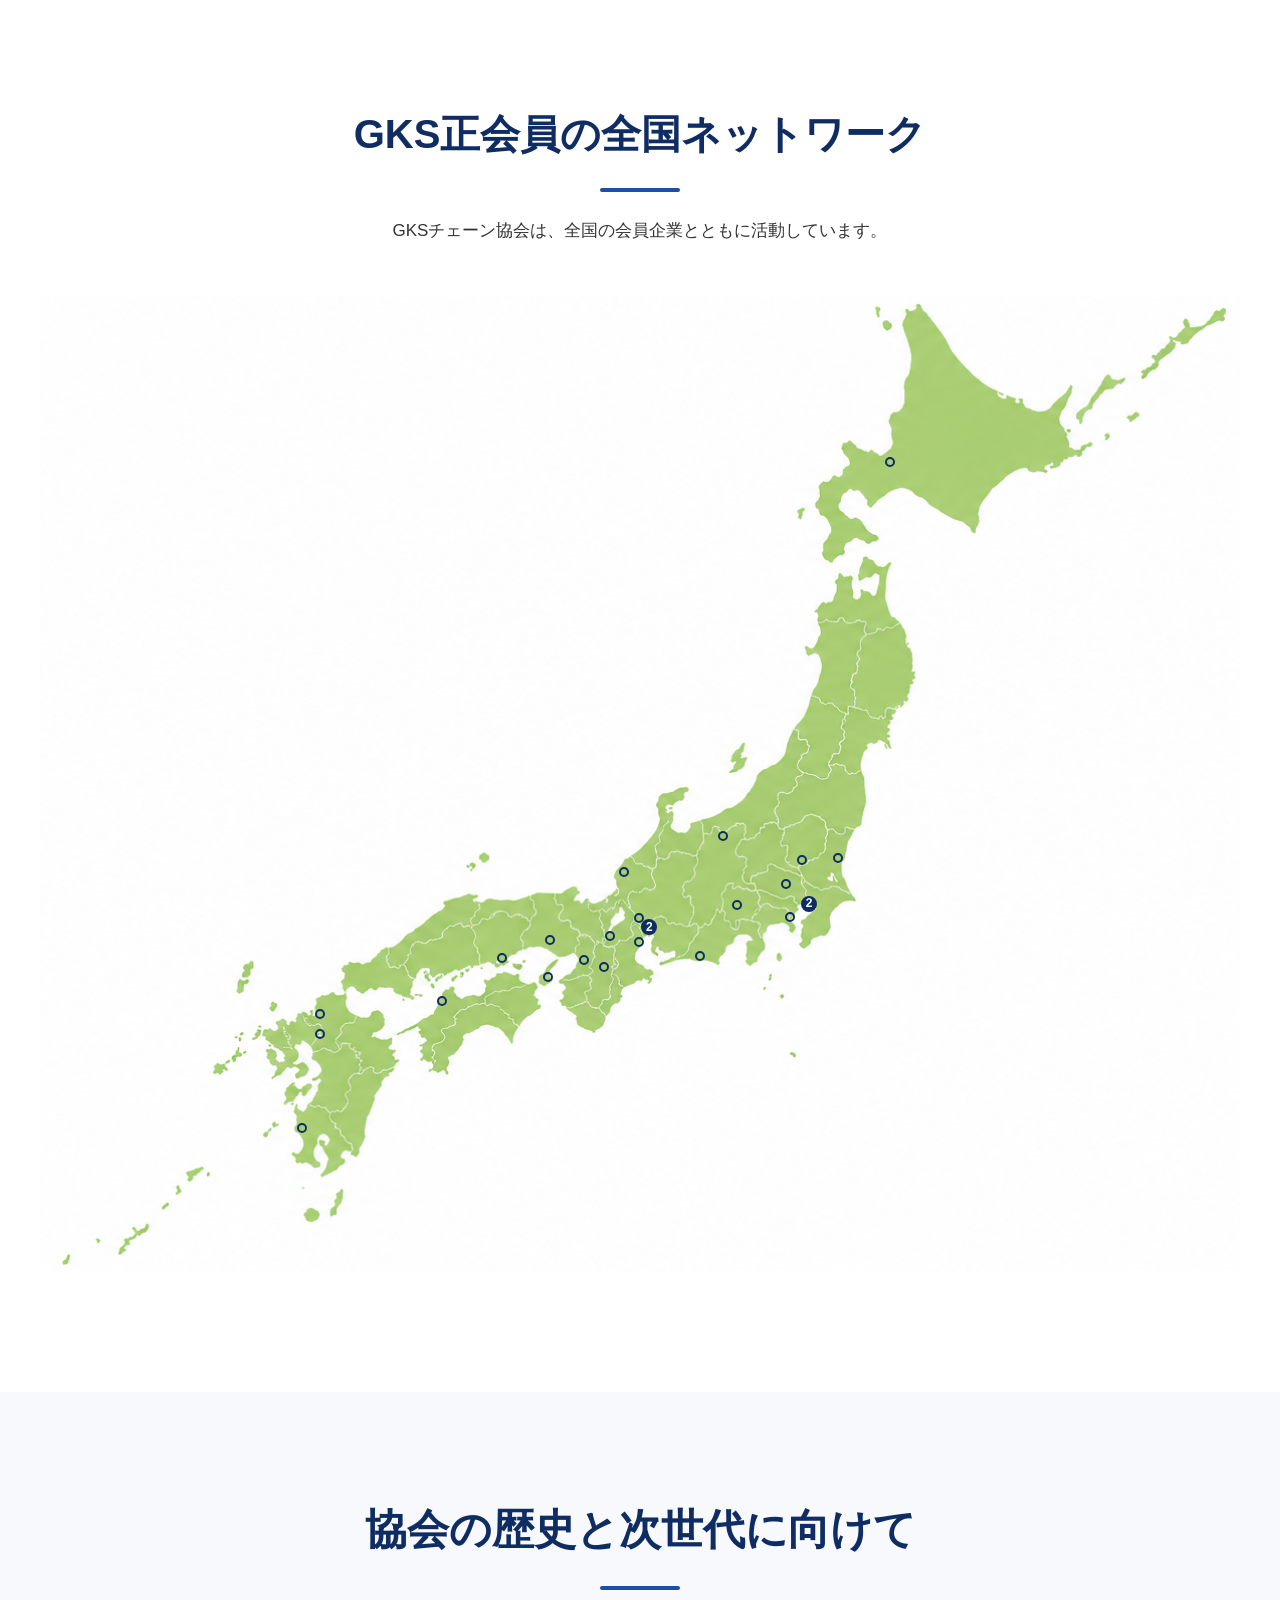
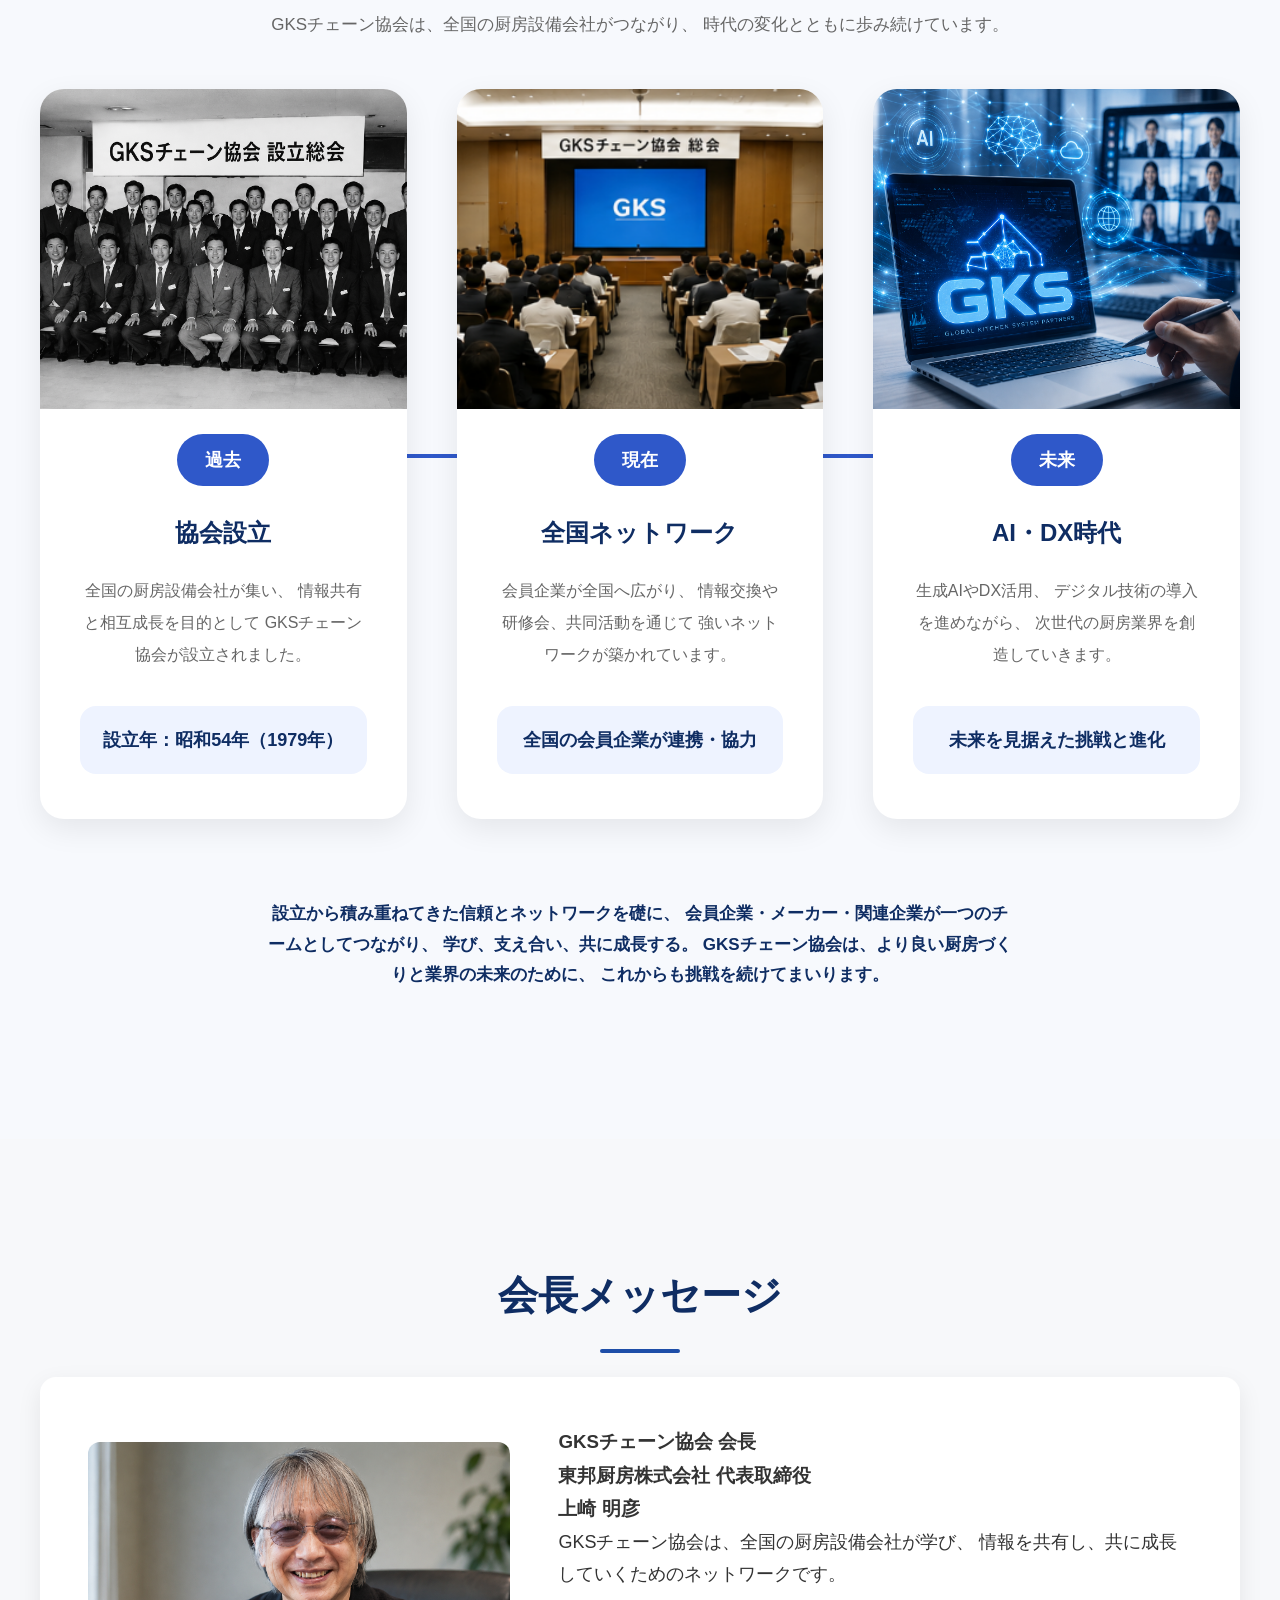
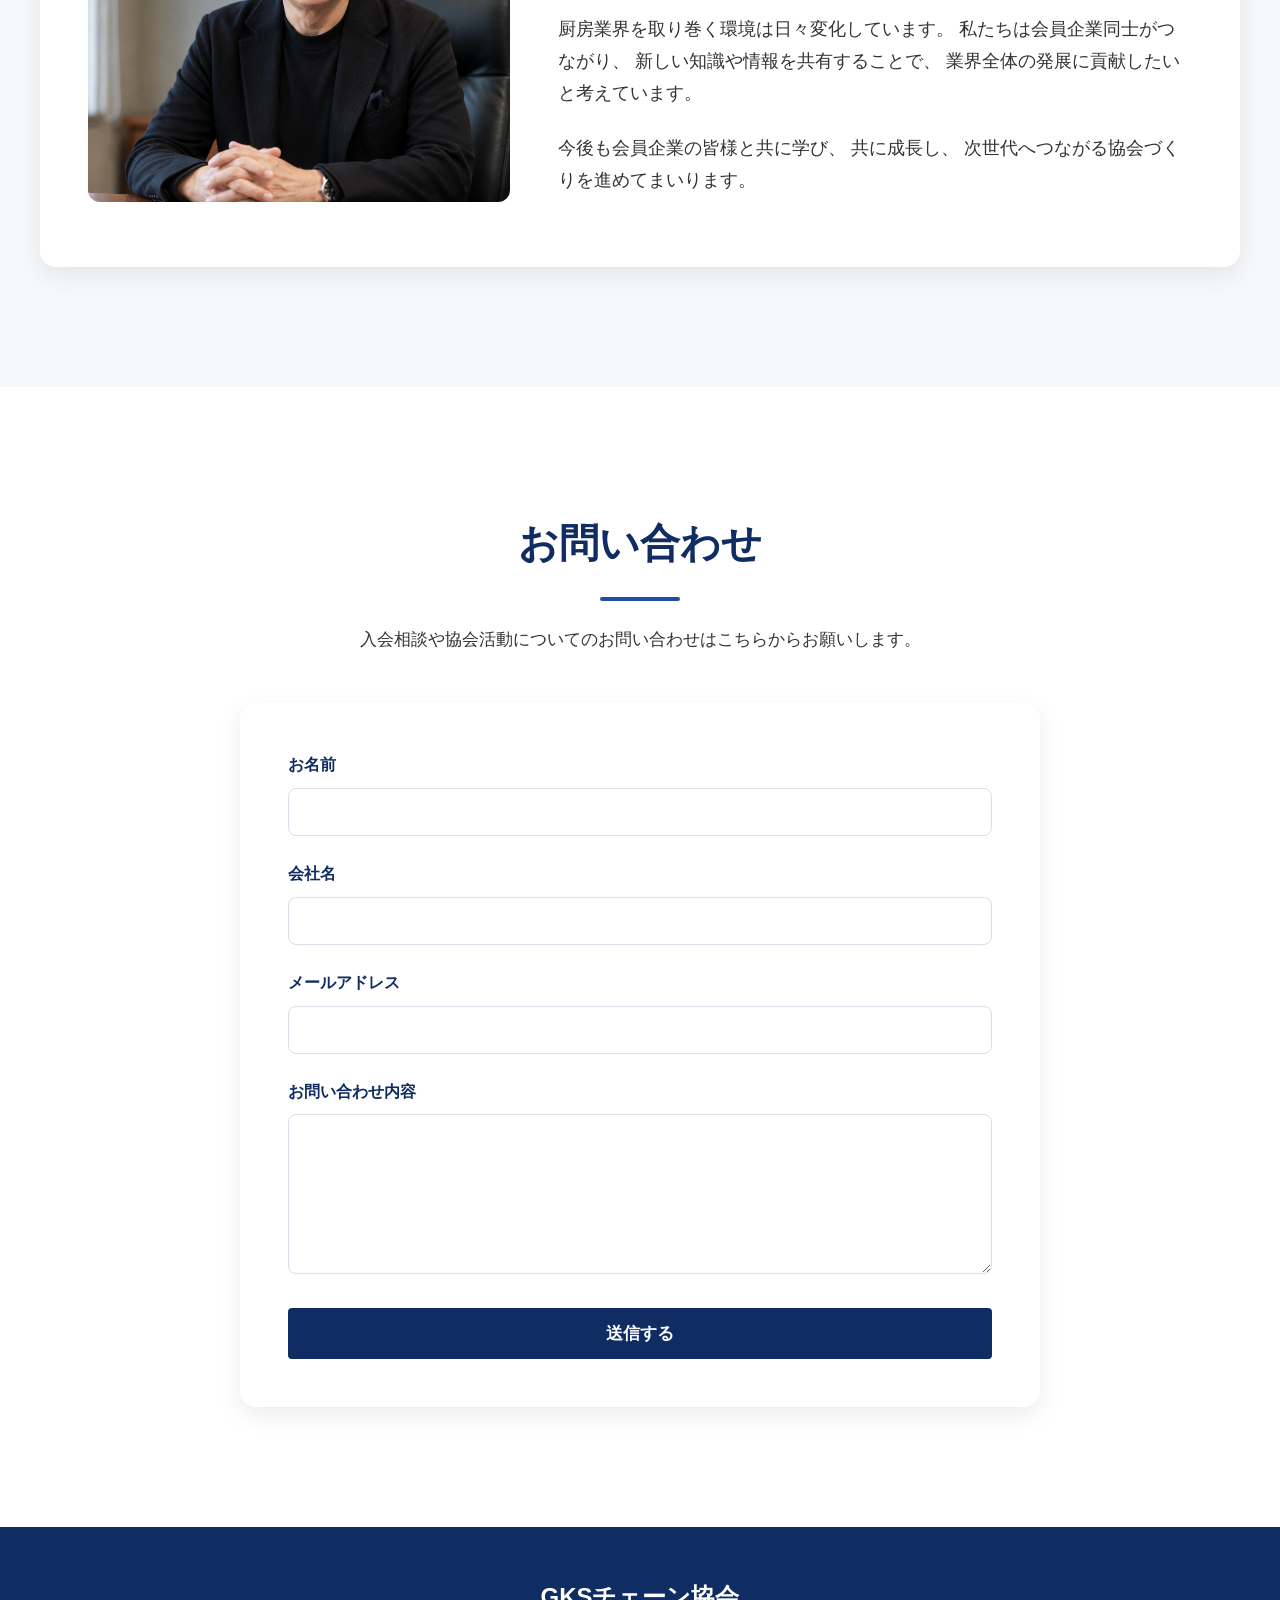
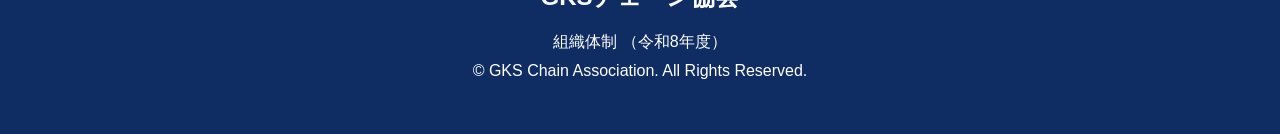
==== commit 20825636: "ニュース一覧" ====
--- a/docs/index.html
+++ b/docs/index.html
@@ -165,6 +165,9 @@
           <p>ホテル厨房の視察と研修を通じて、最新設備や厨房計画の考え方を学びました。会員企業の知識向上につながる有意義な研修会となりました。</p>
         </article>
       </div>
+
+      <div class="news-button"> <a href="news.html" class="btn"> NEWS一覧はこちら </a> </div>
+
     </div>
   </section>
 
--- a/docs/css/style.css
+++ b/docs/css/style.css
@@ -153,7 +153,10 @@
   transition: .3s;
 }
 
-
+.hamburger:hover {
+  background: rgba(30, 78, 168, .08);
+  border-radius: 8px;
+}
 
 @media (max-width:900px) {
 
@@ -995,9 +998,18 @@
   }
 
   .header-inner {
-    flex-direction: row;
-    gap: 16px;
+    display: flex;
+    justify-content: center;
+    align-items: center;
     padding: 18px 24px;
+  }
+
+  .logo {
+    margin: 0 auto;
+  }
+
+  .logo img {
+    height: 38px;
   }
 
   .global-nav ul {
@@ -1007,7 +1019,7 @@
   }
 
   .fv {
-    margin-top: 130px;
+    margin-top: 0px;
     height: 620px;
   }
 
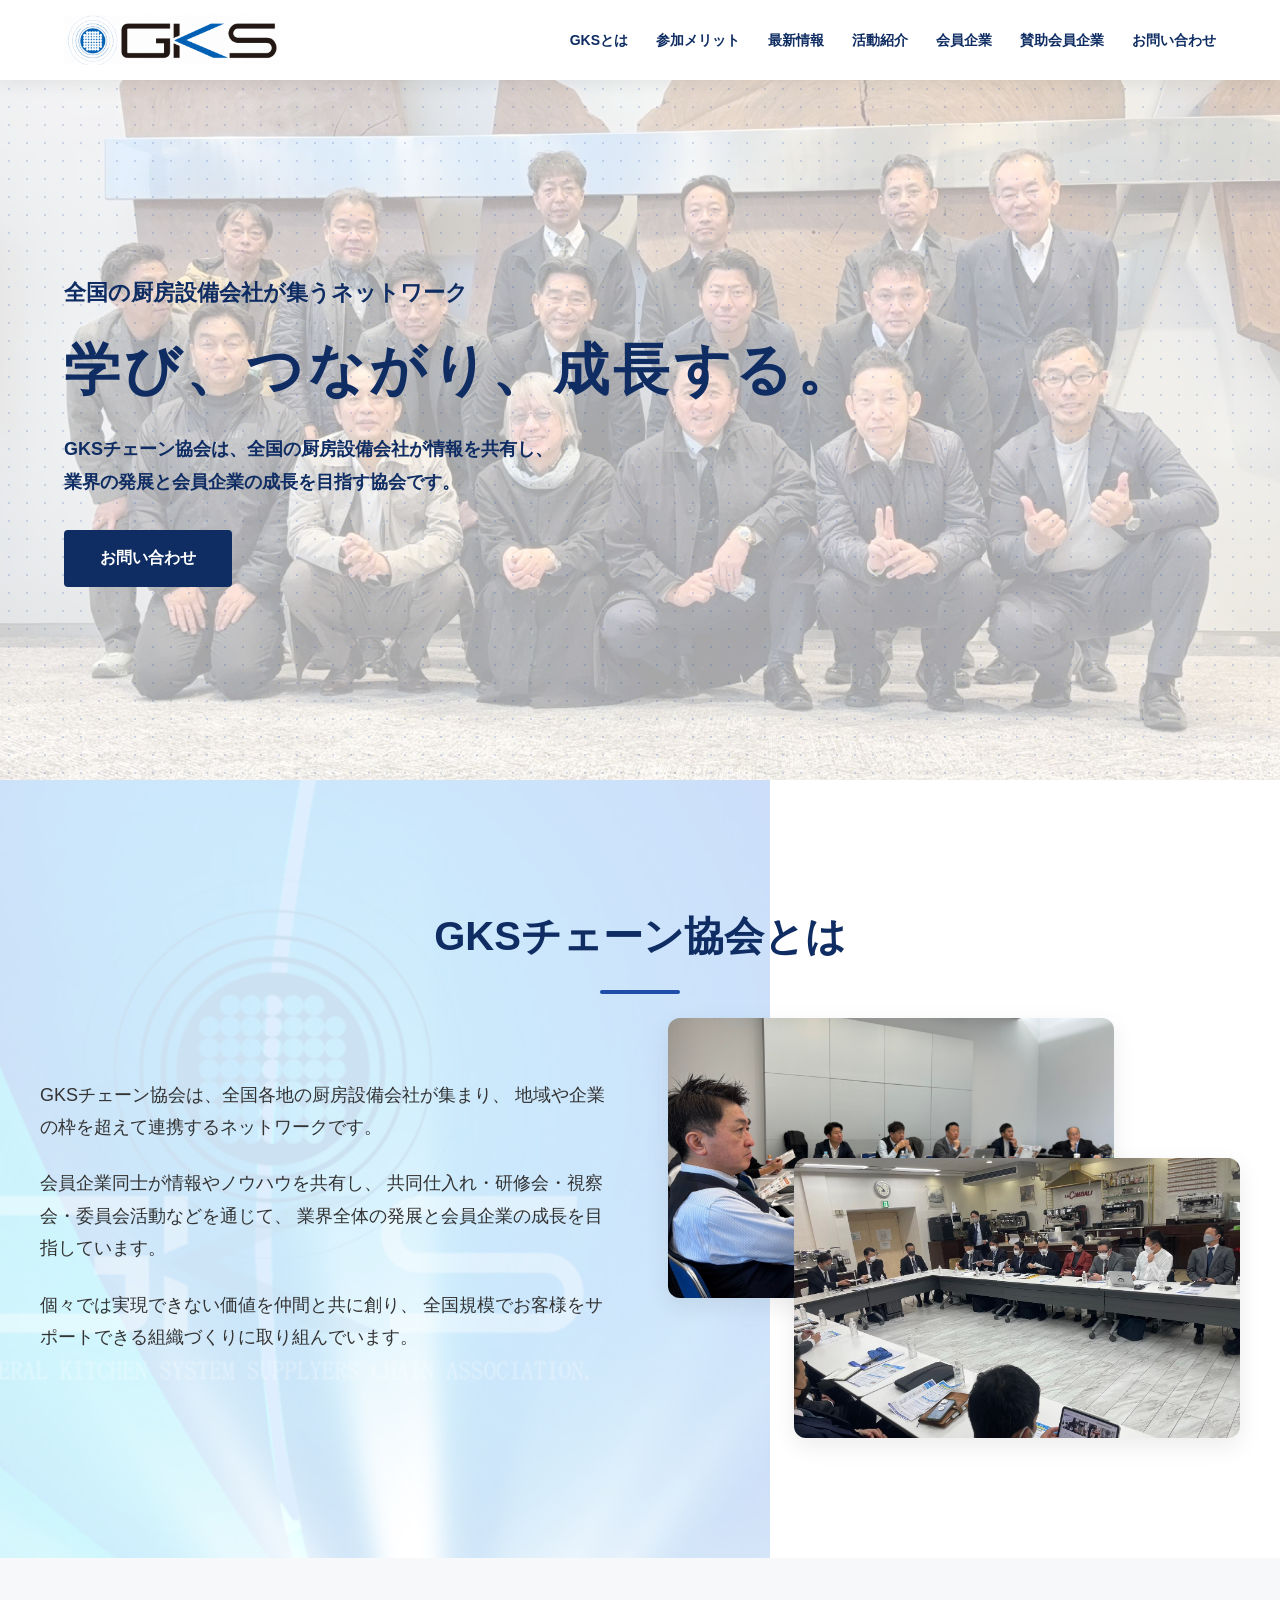
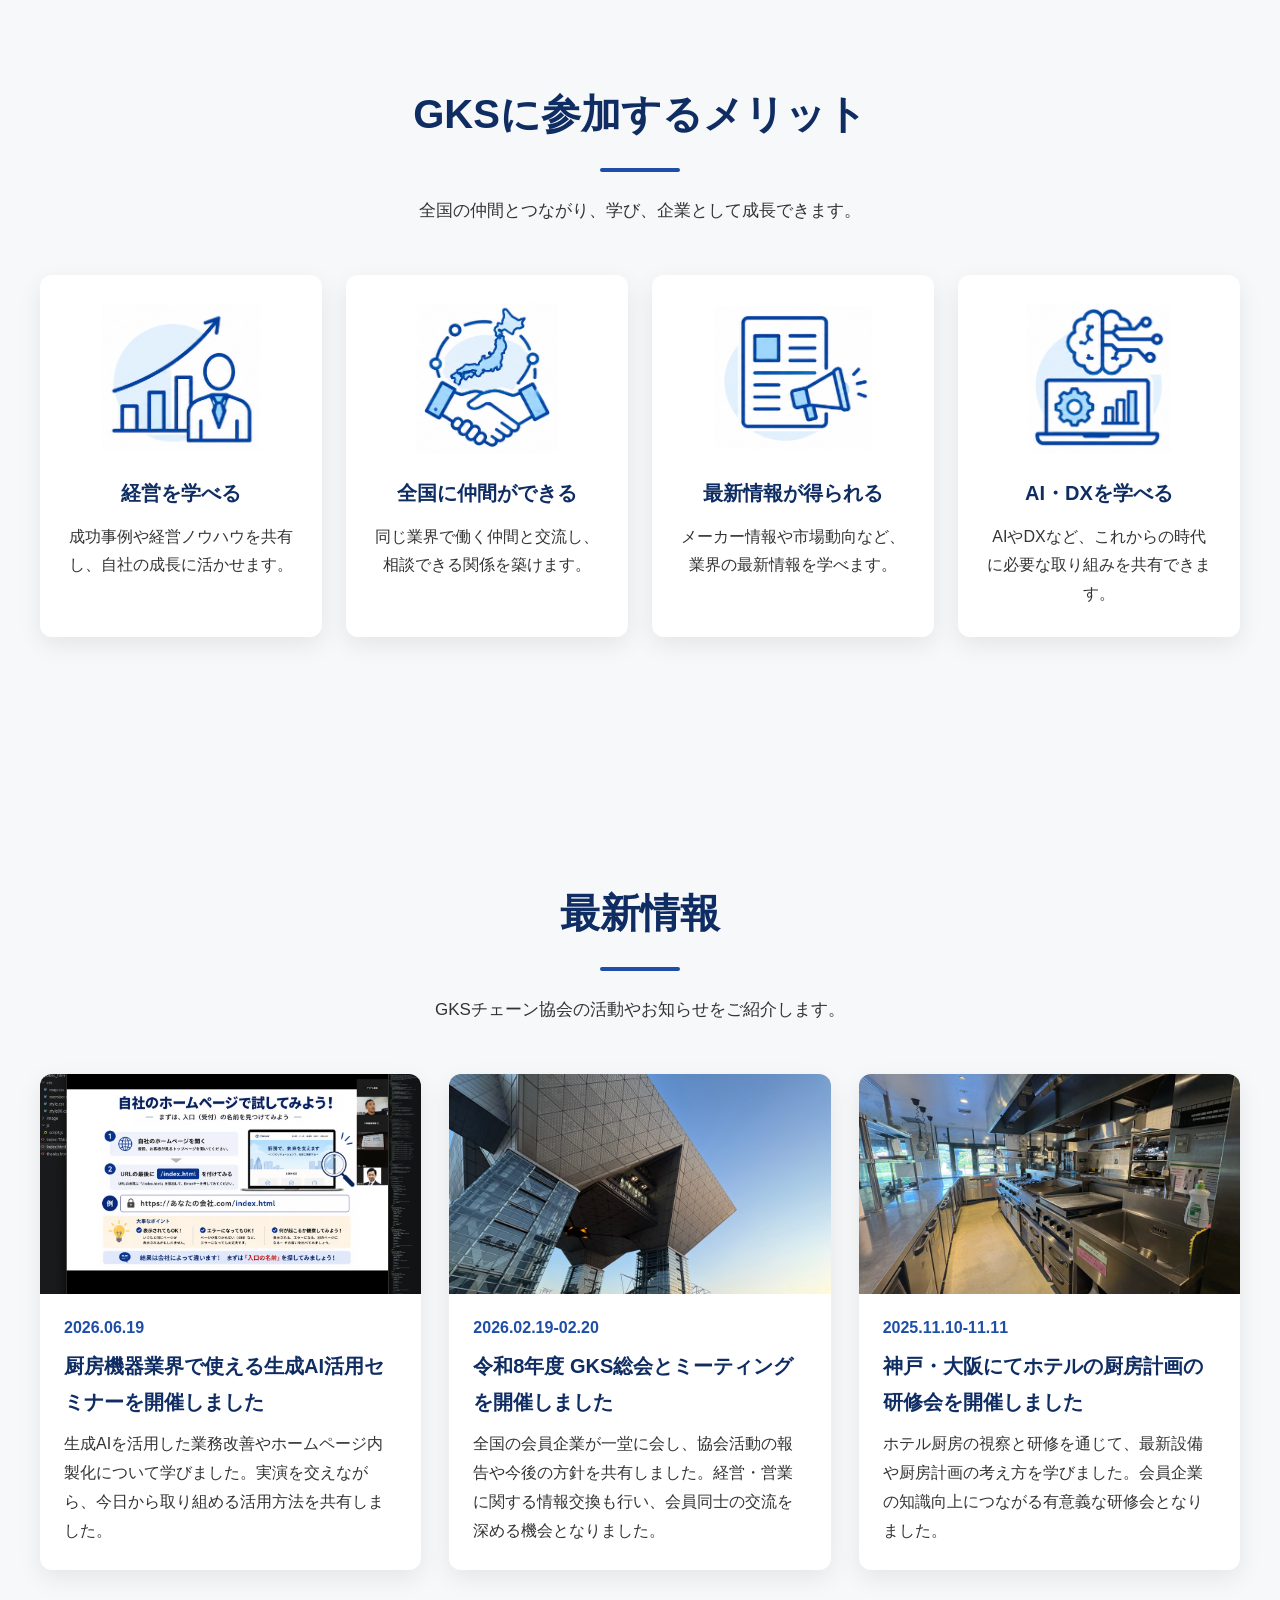
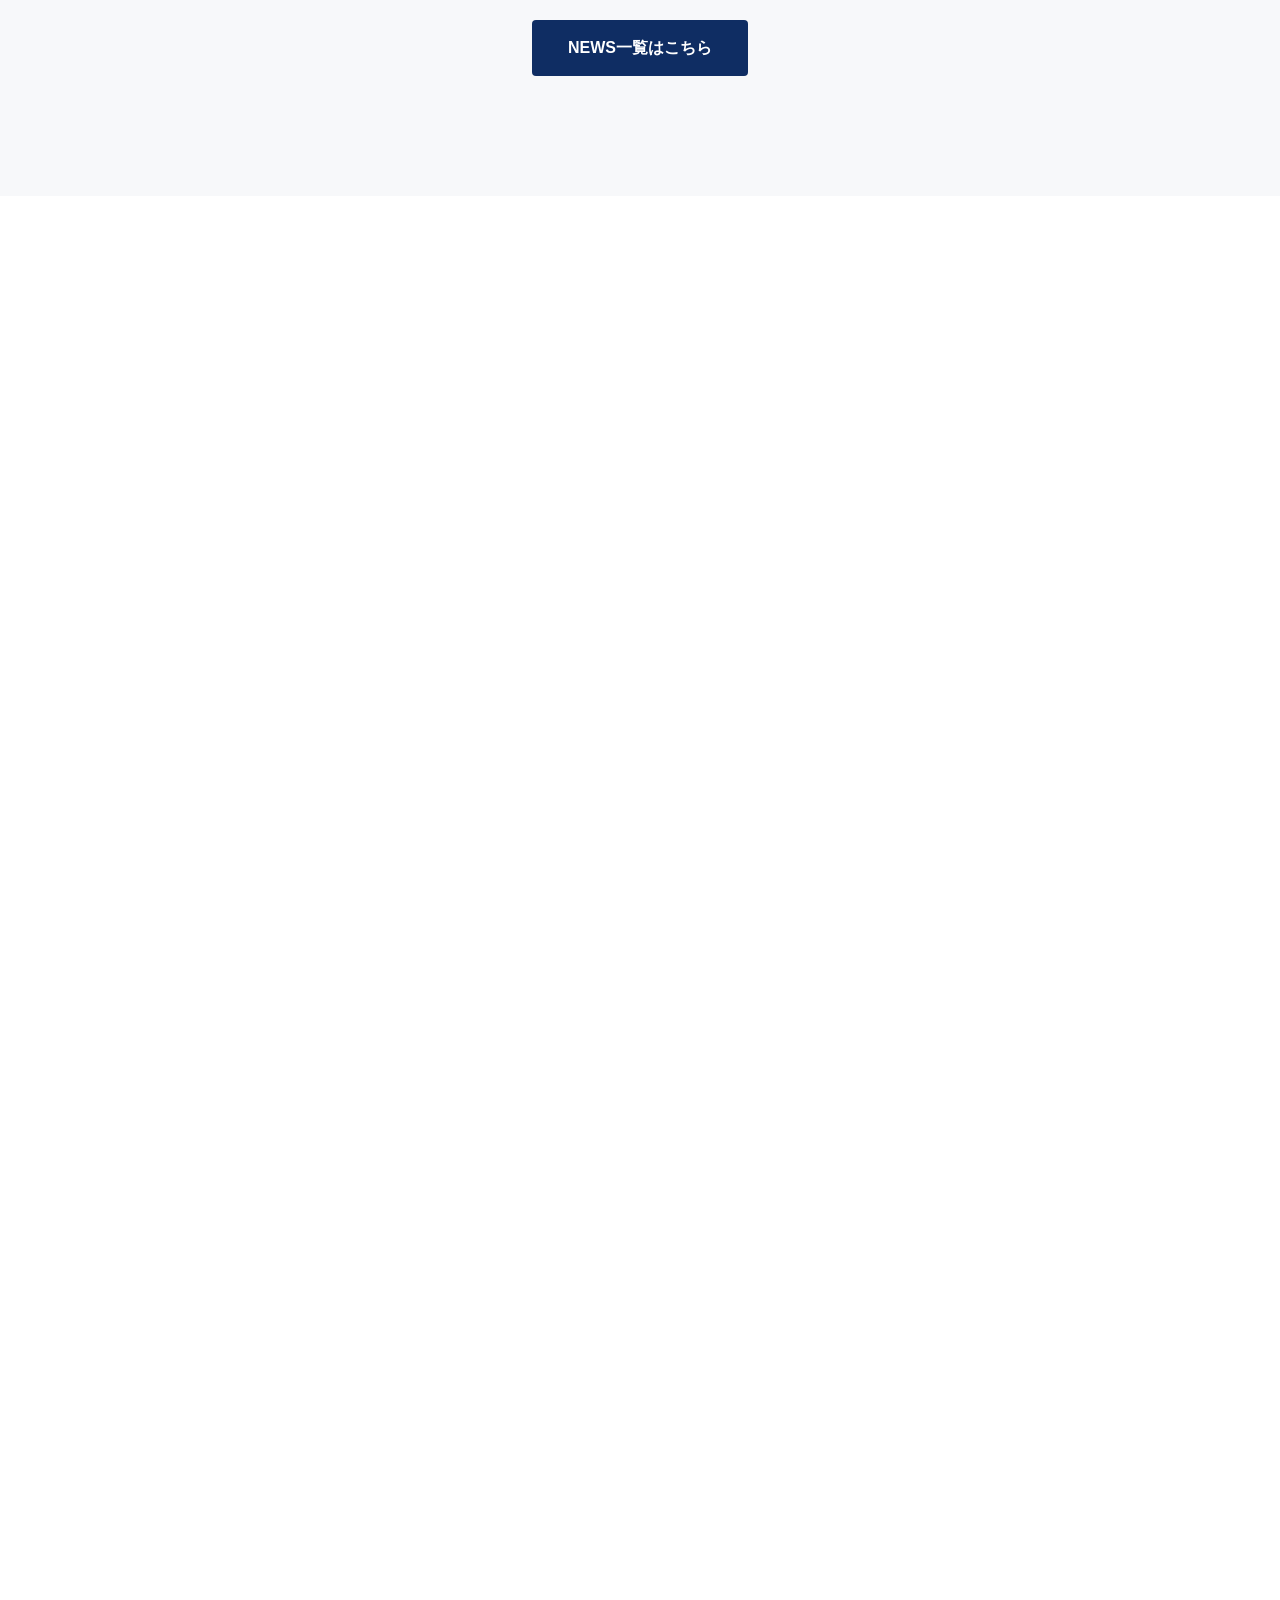
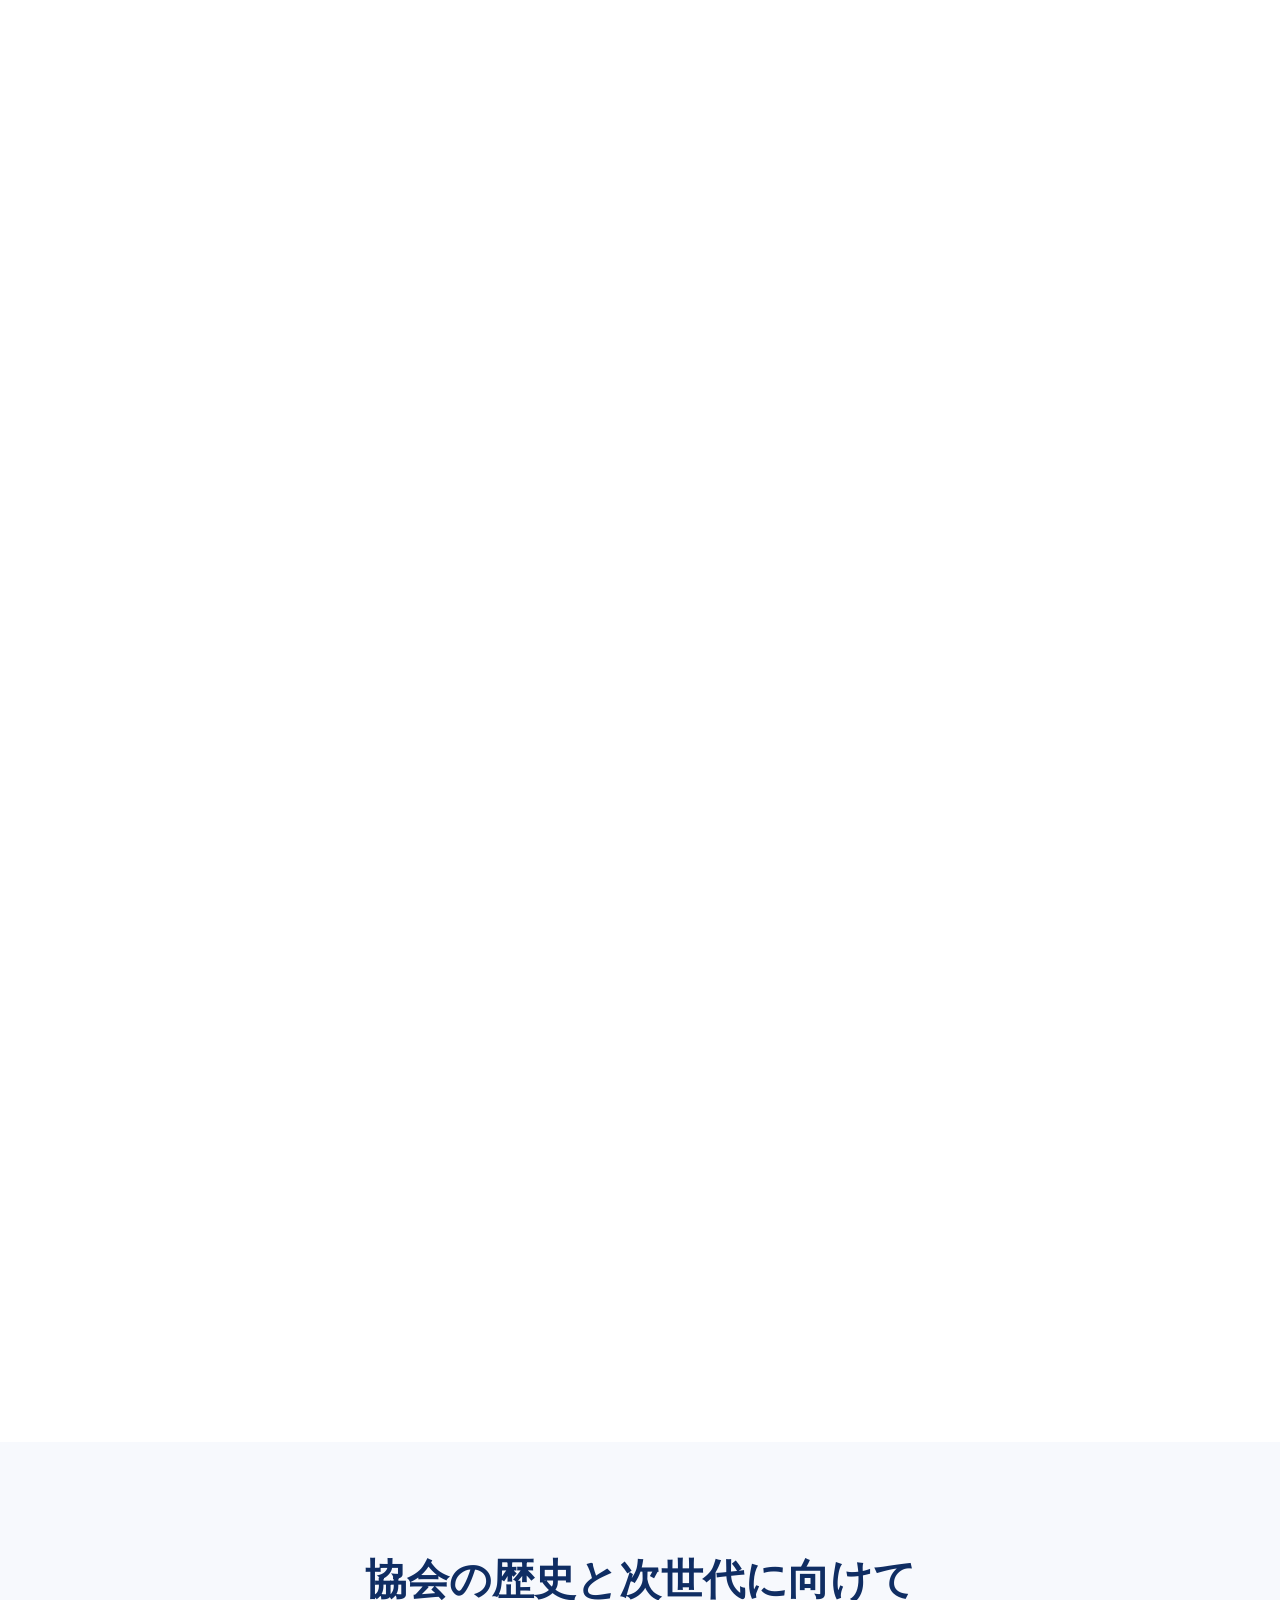
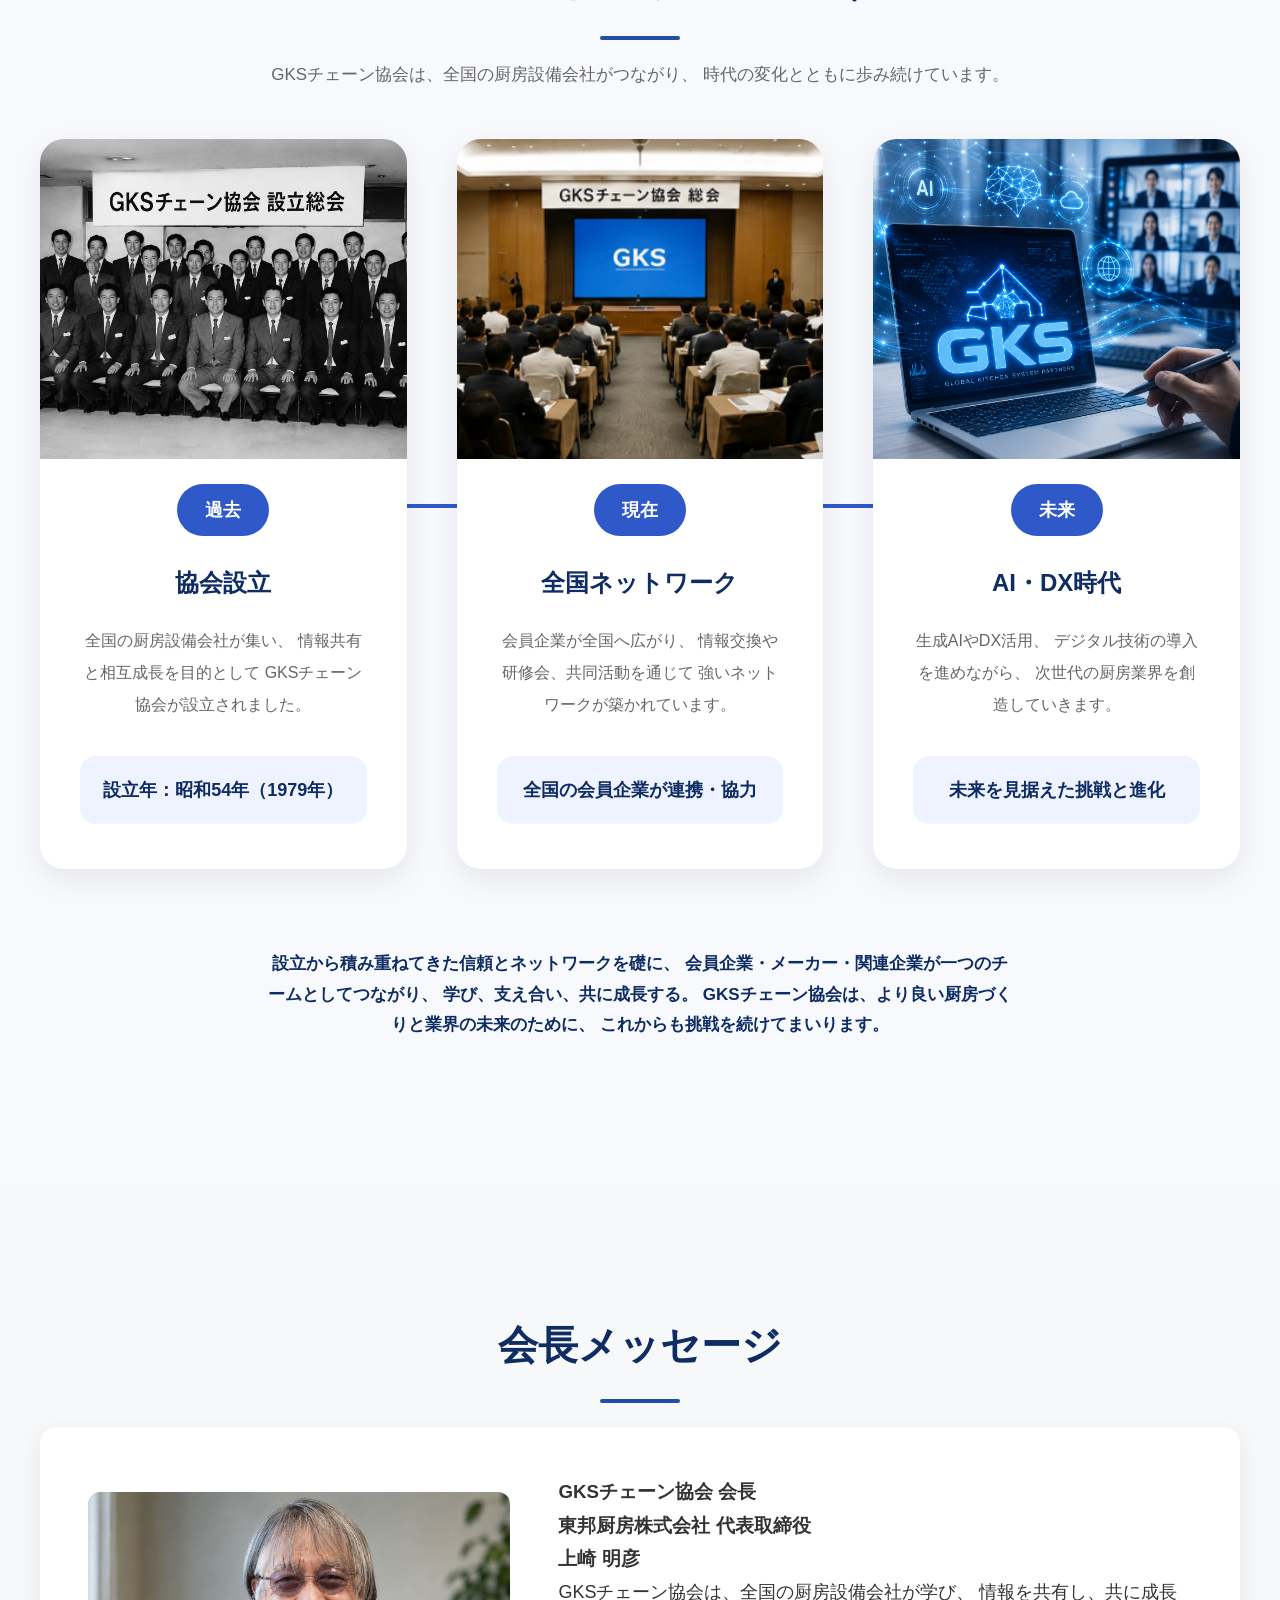
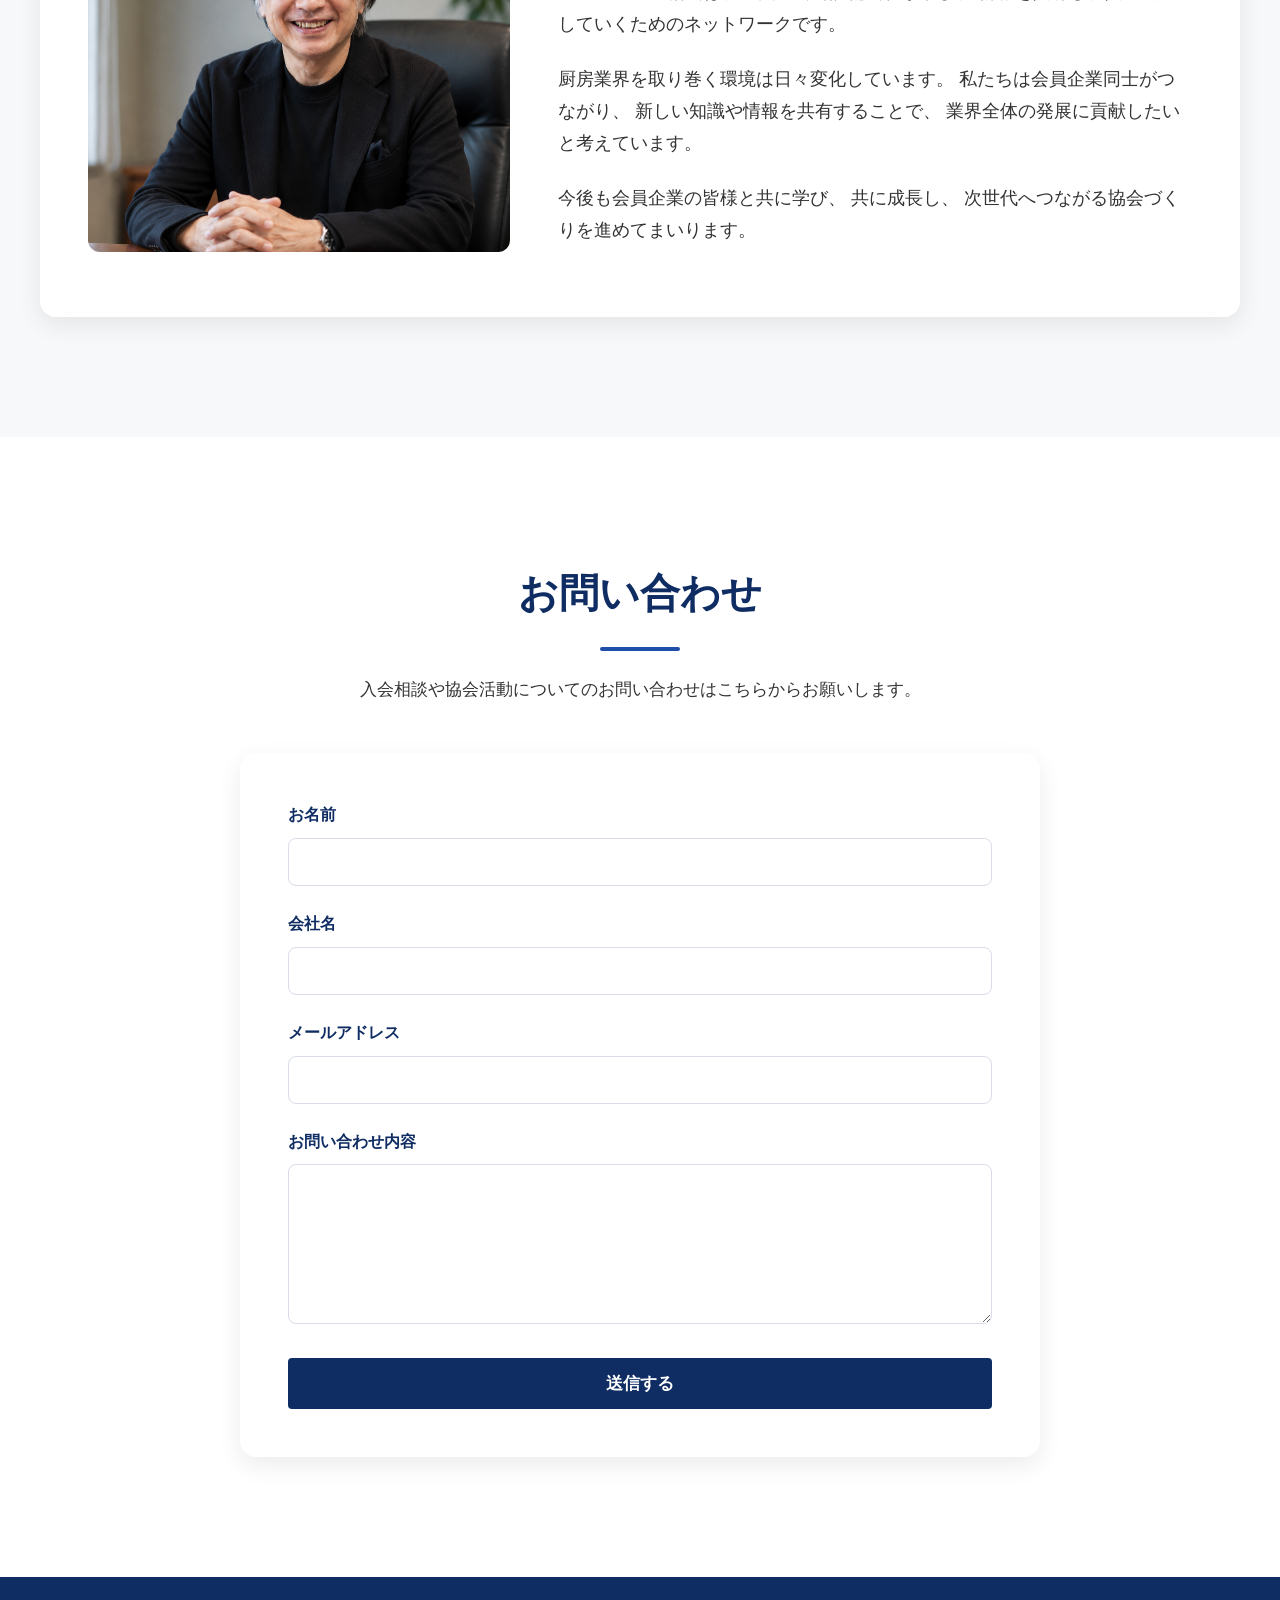
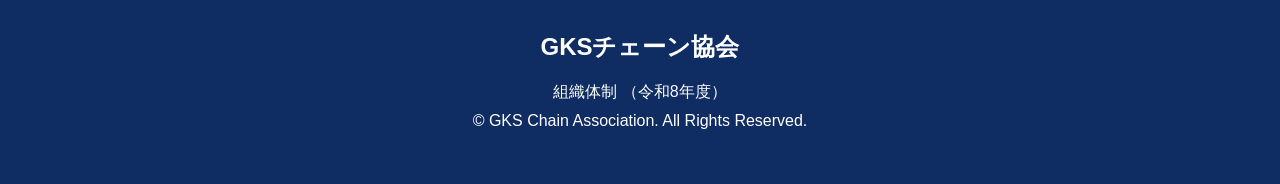
==== commit cf080a90: "ボタン位置" ====
--- a/docs/index.html
+++ b/docs/index.html
@@ -166,7 +166,11 @@
         </article>
       </div>
 
-      <div class="news-button"> <a href="news.html" class="btn"> NEWS一覧はこちら </a> </div>
+      <div class="news-button">
+        <a href="news.html" class="btn">
+          NEWS一覧はこちら
+        </a>
+      </div>
 
     </div>
   </section>
--- a/docs/css/style.css
+++ b/docs/css/style.css
@@ -425,7 +425,10 @@
   padding: 0 24px;
 }
 
-
+.news-button {
+  text-align: center;
+  margin-top: 50px;
+}
 
 /* GKSとは */
 .about-content {
